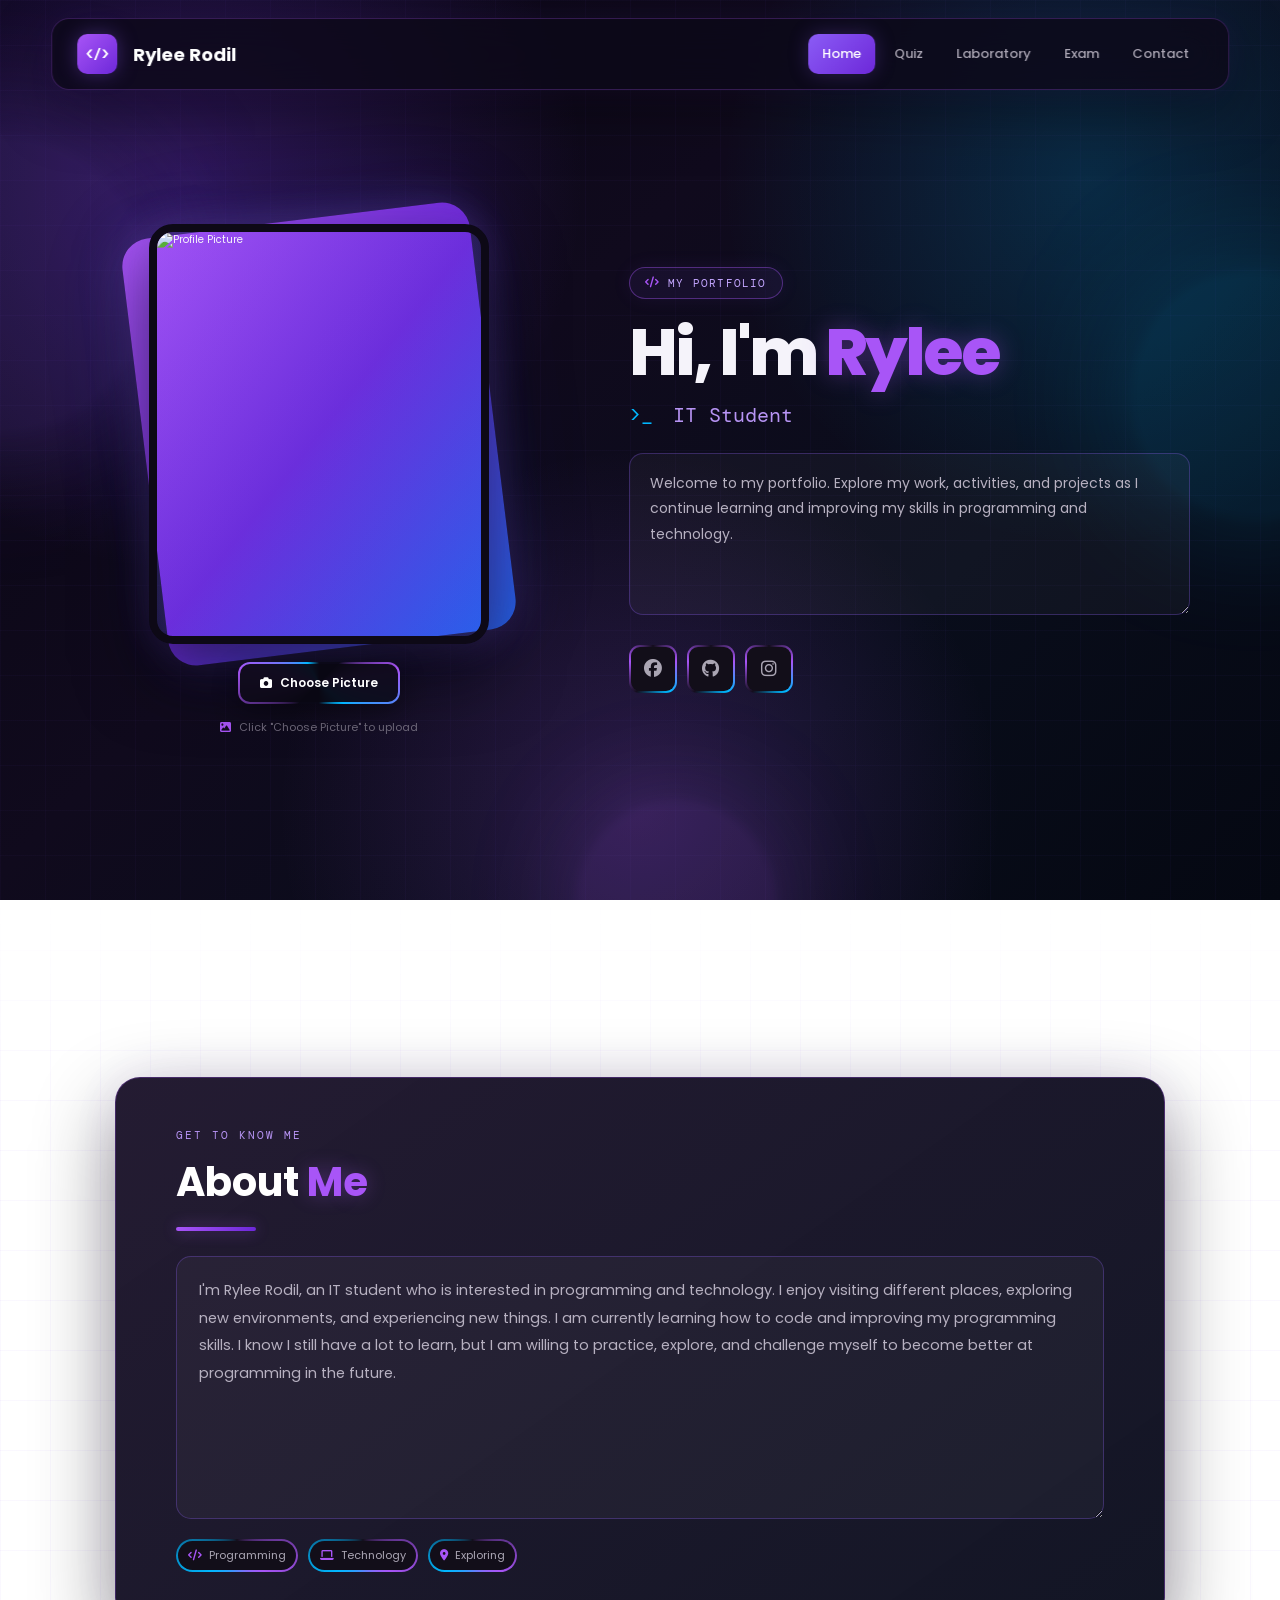
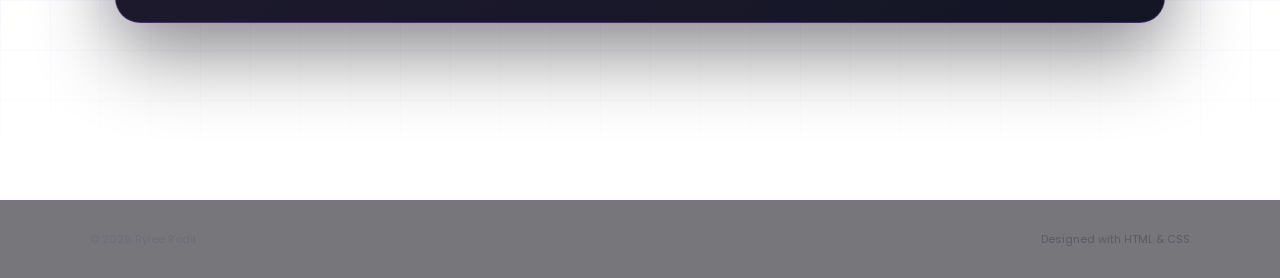
==== index.html @ 82b848d8 "Add files via upload" ====
<!DOCTYPE html>
<html lang="en">

<head>
    <meta charset="UTF-8">
    <meta name="viewport" content="width=device-width, initial-scale=1.0">

    <link rel="stylesheet"
        href="https://cdnjs.cloudflare.com/ajax/libs/font-awesome/6.5.2/css/all.min.css">

    <link rel="preconnect" href="https://fonts.googleapis.com">
    <link rel="preconnect" href="https://fonts.gstatic.com" crossorigin>

    <link href="https://fonts.googleapis.com/css2?family=DM+Mono:wght@400;500&family=Poppins:wght@400;500;600;700;800&display=swap"
        rel="stylesheet">

    <link rel="stylesheet" href="style.css">

    <title>Rylee Rodil | Portfolio</title>
</head>

<body>

    <!-- ================= HEADER ================= -->

    <header>

        <div class="logo">

            <span class="logo-icon">&lt;/&gt;</span>

            <span
                contenteditable="true"
                class="editable-name"
                id="nameTop"
                spellcheck="false">
                Rylee Rodil
            </span>

        </div>

        <nav>

            <a href="index.html" class="active">
                Home
            </a>

            <a href="quiz.html">
                Quiz
            </a>

            <a href="laboratory.html">
                Laboratory
            </a>

            <a href="exam.html">
                Exam
            </a>

            <a href="contact.html">
                Contact
            </a>

        </nav>

    </header>


    <!-- ================= HOME ================= -->

    <main>

        <section class="home" id="home">

            <div class="background-circle circle-one"></div>
            <div class="background-circle circle-two"></div>
            <div class="background-circle circle-three"></div>


            <!-- PROFILE IMAGE -->

            <div class="home-img">

                <div class="image-frame">

                    <img
                        id="profileImage"
                        src=""
                        alt="Profile Picture">

                    <input
                        type="file"
                        id="imageInput"
                        accept="image/*"
                        hidden>

                </div>


                <label
                    for="imageInput"
                    class="image-upload-button">

                    <i class="fa-solid fa-camera"></i>

                    Choose Picture

                </label>


                <p class="image-note">

                    <i class="fa-solid fa-image"></i>

                    Click "Choose Picture" to upload

                </p>

            </div>


            <!-- HOME CONTENT -->

            <div class="home-content">

                <div class="portfolio-label">

                    <i class="fa-solid fa-code"></i>

                    MY PORTFOLIO

                </div>


                <h1>

                    Hi, I'm

                    <span id="mainName">
                        Rylee
                    </span>

                </h1>


                <h3>

                    <span class="terminal-symbol">
                        &gt;_
                    </span>

                    IT Student

                </h3>


                <div class="editable-box">

                    <textarea
                        id="homeDescription"
                        rows="5"
                        placeholder="Write something about yourself...">Welcome to my portfolio. Explore my work, activities, and projects as I continue learning and improving my skills in programming and technology.</textarea>

                </div>


                <!-- SOCIAL MEDIA -->

                <div class="social-icons">

                    <a
                        href="https://www.facebook.com/rylee.rodil.355"
                        target="_blank"
                        rel="noopener noreferrer"
                        title="Facebook">

                        <i class="fa-brands fa-facebook"></i>

                    </a>


                    <a
                        href="https://github.com/rylerodil/MY-PORTFOLIO"
                        target="_blank"
                        rel="noopener noreferrer"
                        title="GitHub">

                        <i class="fa-brands fa-github"></i>

                    </a>


                    <a
                        href="https://www.instagram.com/rjr.ryy/"
                        target="_blank"
                        rel="noopener noreferrer"
                        title="Instagram">

                        <i class="fa-brands fa-instagram"></i>

                    </a>

                </div>

            </div>

        </section>


        <!-- ================= ABOUT ================= -->

        <section
            class="about-section"
            id="about">

            <div class="about-background-grid"></div>


            <div class="about-me">

                <div class="about-content">

                    <div class="about-small-title">

                        GET TO KNOW ME

                    </div>


                    <h2>

                        About

                        <span>
                            Me
                        </span>

                    </h2>


                    <div class="purple-line"></div>


                    <textarea
                        id="aboutDescription"
                        rows="8"
                        placeholder="Write something about yourself...">I'm Rylee Rodil, an IT student who is interested in programming and technology. I enjoy visiting different places, exploring new environments, and experiencing new things. I am currently learning how to code and improving my programming skills. I know I still have a lot to learn, but I am willing to practice, explore, and challenge myself to become better at programming in the future.</textarea>


                    <div class="about-tags">

                        <span>

                            <i class="fa-solid fa-code"></i>

                            Programming

                        </span>


                        <span>

                            <i class="fa-solid fa-laptop"></i>

                            Technology

                        </span>


                        <span>

                            <i class="fa-solid fa-location-dot"></i>

                            Exploring

                        </span>

                    </div>

                </div>

            </div>

        </section>

    </main>


    <!-- ================= FOOTER ================= -->

    <footer>

        <p>
            © 2026 Rylee Rodil
        </p>

        <span>
            Designed with HTML & CSS
        </span>

    </footer>


    <!-- ================= IMAGE ZOOM MODAL ================= -->

    <div id="imageModal"
         style="
            display:none;
            position:fixed;
            inset:0;
            background:rgba(0,0,0,.92);
            z-index:9999;
            align-items:center;
            justify-content:center;
            padding:30px;
         ">

        <button
            id="closeModal"
            style="
                position:absolute;
                top:25px;
                right:35px;
                background:none;
                color:white;
                font-size:35px;
                cursor:pointer;
                z-index:10000;
            ">

            <i class="fa-solid fa-xmark"></i>

        </button>

        <img
            id="modalImage"
            src=""
            alt="Zoomed Image"
            style="
                max-width:90%;
                max-height:90%;
                object-fit:contain;
                border-radius:12px;
                box-shadow:0 0 50px rgba(168,85,247,.4);
            ">

    </div>


    <!-- ================= JAVASCRIPT ================= -->

    <script>

        /* =====================================================
           NAME
        ===================================================== */

        const nameTop =
            document.getElementById("nameTop");

        const mainName =
            document.getElementById("mainName");


        function updateMainName() {

            const fullName =
                nameTop.textContent.trim();

            if (fullName === "") {

                mainName.textContent = "Name";

                return;

            }

            const firstName =
                fullName.split(/\s+/)[0];

            mainName.textContent =
                firstName;

        }


        nameTop.addEventListener("input", function () {

            updateMainName();

            localStorage.setItem(
                "portfolioName",
                nameTop.textContent
            );

        });


        nameTop.addEventListener("keydown", function(event) {

            if (event.key === "Enter") {

                event.preventDefault();

                nameTop.blur();

            }

        });


        nameTop.addEventListener("click", function(event) {

            event.stopPropagation();

        });


        nameTop.addEventListener("mousedown", function(event) {

            event.stopPropagation();

        });


        /* =====================================================
           LOAD NAME
        ===================================================== */

        const savedName =
            localStorage.getItem("portfolioName");

        if (savedName !== null) {

            nameTop.textContent =
                savedName;

        }

        updateMainName();


        /* =====================================================
           PROFILE IMAGE
        ===================================================== */

        const imageInput =
            document.getElementById("imageInput");

        const profileImage =
            document.getElementById("profileImage");


        const savedProfileImage =
            localStorage.getItem("profileImage");


        if (savedProfileImage) {

            profileImage.src =
                savedProfileImage;

        }


        imageInput.addEventListener("change", function() {

            const file =
                this.files[0];

            if (!file) {
                return;
            }


            if (!file.type.startsWith("image/")) {

                alert(
                    "Please select an image file."
                );

                this.value = "";

                return;

            }


            const reader =
                new FileReader();


            reader.onload =
                function(event) {

                    profileImage.src =
                        event.target.result;

                    localStorage.setItem(
                        "profileImage",
                        event.target.result
                    );

                };


            reader.readAsDataURL(file);

        });


        /* =====================================================
           HOME TEXT
        ===================================================== */

        const homeDescription =
            document.getElementById("homeDescription");


        const savedHomeDescription =
            localStorage.getItem("homeDescription");


        if (savedHomeDescription !== null) {

            homeDescription.value =
                savedHomeDescription;

        }


        homeDescription.addEventListener("input", function() {

            localStorage.setItem(
                "homeDescription",
                homeDescription.value
            );

        });


        /* =====================================================
           ABOUT TEXT
        ===================================================== */

        const aboutDescription =
            document.getElementById("aboutDescription");


        const savedAboutDescription =
            localStorage.getItem("aboutDescription");


        if (savedAboutDescription !== null) {

            aboutDescription.value =
                savedAboutDescription;

        }


        aboutDescription.addEventListener("input", function() {

            localStorage.setItem(
                "aboutDescription",
                aboutDescription.value
            );

        });


        /* =====================================================
           IMAGE ZOOM
        ===================================================== */

        const imageModal =
            document.getElementById("imageModal");

        const modalImage =
            document.getElementById("modalImage");

        const closeModal =
            document.getElementById("closeModal");


        profileImage.addEventListener("click", function() {

            if (!profileImage.src) {
                return;
            }

            imageModal.style.display =
                "flex";

            modalImage.src =
                profileImage.src;

        });


        closeModal.addEventListener("click", function() {

            imageModal.style.display =
                "none";

        });


        imageModal.addEventListener("click", function(event) {

            if (event.target === imageModal) {

                imageModal.style.display =
                    "none";

            }

        });

    </script>

</body>

</html>
---- style.css ----
@import url('https://fonts.googleapis.com/css2?family=DM+Mono:wght@400;500&family=Poppins:wght@400;500;600;700;800&display=swap');

/* =====================================================
   RESET
===================================================== */

* {
    margin: 0;
    padding: 0;
    box-sizing: border-box;
    text-decoration: none;
    border: none;
    outline: none;
}

html {
    font-size: 62.5%;
    scroll-behavior: smooth;
}

body {
    min-height: 100vh;
    color: #f5f3fa;
    font-family: 'Poppins', sans-serif;
    overflow-x: hidden;

    background:
        radial-gradient(
            circle at 15% 20%,
            rgba(124, 58, 237, .30),
            transparent 30%
        ),

        radial-gradient(
            circle at 85% 20%,
            rgba(0, 183, 255, .18),
            transparent 28%
        ),

        radial-gradient(
            circle at 50% 90%,
            rgba(168, 85, 247, .20),
            transparent 35%
        ),

        linear-gradient(
            135deg,
            #080612 0%,
            #100a1d 40%,
            #090d1b 70%,
            #050812 100%
        );

    background-attachment: fixed;
}

/* =====================================================
   GLOBAL GRID
===================================================== */

body::before {
    content: "";
    position: fixed;
    inset: 0;

    background-image:
        linear-gradient(
            rgba(139, 92, 246, .035) 1px,
            transparent 1px
        ),

        linear-gradient(
            90deg,
            rgba(139, 92, 246, .035) 1px,
            transparent 1px
        );

    background-size: 45px 45px;
    pointer-events: none;
    z-index: -1;
}

/* =====================================================
   HEADER
===================================================== */

header {
    position: fixed;
    top: 18px;
    left: 50%;

    transform: translateX(-50%);

    width: 92%;
    max-width: 1250px;
    min-height: 72px;

    padding: 0 2.5rem;

    display: flex;
    align-items: center;
    justify-content: space-between;

    background: rgba(13, 9, 25, .82);

    border: 1px solid rgba(168, 85, 247, .25);

    border-radius: 18px;

    box-shadow:
        0 20px 60px rgba(0, 0, 0, .35),
        0 0 35px rgba(139, 92, 246, .08);

    backdrop-filter: blur(20px);

    z-index: 1000;

    transition: .3s ease;
}

header:hover {
    border-color: rgba(168, 85, 247, .55);

    box-shadow:
        0 20px 60px rgba(0, 0, 0, .45),
        0 0 40px rgba(139, 92, 246, .15);
}

/* =====================================================
   LOGO
===================================================== */

.logo {
    display: flex;
    align-items: center;
    gap: 10px;

    color: #fff;

    font-size: 1.8rem;
    font-weight: 700;
}

.logo-icon {
    width: 40px;
    height: 40px;

    display: flex;
    align-items: center;
    justify-content: center;

    background:
        linear-gradient(
            135deg,
            #a855f7,
            #6d28d9
        );

    border-radius: 10px;

    font-family: 'DM Mono', monospace;
    font-size: 1.3rem;

    box-shadow:
        0 0 20px rgba(139, 92, 246, .35);

    transition: .3s ease;
}

.logo:hover .logo-icon {
    transform: rotate(-5deg) scale(1.05);

    box-shadow:
        0 0 30px rgba(139, 92, 246, .55);
}

/* =====================================================
   EDITABLE NAME
===================================================== */

.editable-name {
    min-width: 120px;

    padding: 3px 6px;

    color: #fff;

    border-radius: 5px;

    cursor: text;

    transition: .3s ease;
}

.editable-name:hover {
    background: rgba(139, 92, 246, .12);
}

.editable-name:focus {
    background: rgba(139, 92, 246, .20);

    box-shadow:
        0 0 12px rgba(139, 92, 246, .25);
}

/* =====================================================
   NAVIGATION
===================================================== */

nav {
    display: flex;
    align-items: center;
    gap: .5rem;
}

nav a {
    position: relative;

    padding: 1rem 1.4rem;

    color: #aaa5b3;

    font-size: 1.3rem;
    font-weight: 500;

    border-radius: 10px;

    transition: .3s ease;
}

nav a:hover {
    color: #fff;

    background:
        rgba(139, 92, 246, .10);

    transform: translateY(-2px);
}

nav a::after {
    content: "";

    position: absolute;

    left: 50%;
    bottom: 5px;

    width: 0;
    height: 2px;

    background: #a855f7;

    transform: translateX(-50%);

    transition: .3s ease;
}

nav a:hover::after {
    width: 35%;
}

nav a.active {
    color: #fff;

    background:
        linear-gradient(
            135deg,
            #8b5cf6,
            #6d28d9
        );

    box-shadow:
        0 0 20px rgba(139, 92, 246, .25);
}

/* =====================================================
   GENERAL SECTIONS
===================================================== */

section {
    position: relative;

    min-height: 100vh;

    padding:
        13rem 7%
        7rem;

    overflow: hidden;
}

/* =====================================================
   HOME
===================================================== */

.home {
    max-width: 1400px;

    margin: auto;

    display: grid;

    grid-template-columns:
        .9fr 1.1fr;

    align-items: center;

    gap: 8rem;
}

/* =====================================================
   BACKGROUND CIRCLES
===================================================== */

.background-circle {
    position: absolute;

    border-radius: 50%;

    pointer-events: none;

    filter: blur(5px);
}

.circle-one {
    width: 300px;
    height: 300px;

    top: 15%;
    left: -150px;

    background:
        rgba(139, 92, 246, .12);

    box-shadow:
        0 0 150px
        rgba(139, 92, 246, .25);
}

.circle-two {
    width: 250px;
    height: 250px;

    right: -100px;
    top: 30%;

    background:
        rgba(0, 183, 255, .10);

    box-shadow:
        0 0 150px
        rgba(0, 183, 255, .20);
}

.circle-three {
    width: 200px;
    height: 200px;

    left: 45%;
    bottom: -100px;

    background:
        rgba(168, 85, 247, .12);

    box-shadow:
        0 0 120px
        rgba(168, 85, 247, .20);
}

/* =====================================================
   HOME IMAGE
===================================================== */

.home-img {
    position: relative;

    display: flex;

    flex-direction: column;

    align-items: center;

    justify-content: center;

    z-index: 2;
}

/* =====================================================
   IMAGE FRAME
===================================================== */

.image-frame {
    position: relative;

    width: 350px;

    height: auto;

    display: flex;

    flex-direction: column;

    align-items: center;

    justify-content: center;

    padding-bottom: 0;
}

.image-frame::before {
    content: "";

    position: absolute;

    width: 350px;
    height: 430px;

    border-radius: 28px;

    background:
        linear-gradient(
            135deg,
            #a855f7,
            #6d28d9,
            #2563eb
        );

    transform: rotate(-7deg);

    box-shadow:

        0 0 45px
        rgba(139, 92, 246, .25),

        0 0 100px
        rgba(37, 99, 235, .10);

    z-index: -1;
}

/* =====================================================
   PROFILE IMAGE
===================================================== */

.home-img img {
    width: 340px;
    height: 420px;

    object-fit: cover;

    border-radius: 24px;

    border: 8px solid #0d0916;

    box-shadow:

        0 30px 70px
        rgba(0, 0, 0, .55),

        0 0 40px
        rgba(139, 92, 246, .18);

    animation:
        floatingImage 4s ease-in-out infinite;

    transition: .4s ease;

    background:
        linear-gradient(
            135deg,
            rgba(139, 92, 246, .12),
            rgba(37, 99, 235, .10)
        );
}

.home-img:hover img {
    transform:
        translateY(-10px)
        scale(1.02);

    box-shadow:

        0 35px 80px
        rgba(0, 0, 0, .65),

        0 0 55px
        rgba(139, 92, 246, .35);
}

/* =====================================================
   IMAGE UPLOAD BUTTON
===================================================== */

.image-upload-button {
    position: relative;

    display: inline-flex;

    align-items: center;
    justify-content: center;

    gap: .8rem;

    margin-top: 1.8rem;

    padding: 1.2rem 2.2rem;

    color: #ffffff;

    background: rgba(10, 8, 20, .75);

    border-radius: 12px;

    font-size: 1.2rem;

    font-weight: 600;

    cursor: pointer;

    z-index: 10;

    overflow: hidden;

    isolation: isolate;

    transition: .3s ease;

    box-shadow:
        0 8px 25px
        rgba(0, 0, 0, .35);
}

.image-upload-button::before {
    content: "";

    position: absolute;

    inset: -2px;

    background:
        conic-gradient(
            from 0deg,
            transparent 0deg,
            transparent 45deg,
            #a855f7 80deg,
            #00b7ff 130deg,
            transparent 180deg,
            transparent 225deg,
            #a855f7 280deg,
            #00b7ff 330deg,
            transparent 360deg
        );

    border-radius: 14px;

    animation:
        rotateBorder 3s linear infinite;

    z-index: -2;
}

.image-upload-button::after {
    content: "";

    position: absolute;

    inset: 2px;

    background:
        rgba(10, 8, 20, .95);

    border-radius: 10px;

    z-index: -1;
}

.image-upload-button:hover {
    transform: translateY(-4px);

    color: #fff;

    box-shadow:
        0 12px 35px
        rgba(139, 92, 246, .30);
}

.image-upload-button i {
    color: #ffffff;

    transition: .3s ease;
}

.image-upload-button:hover i {
    transform:
        rotate(-10deg)
        scale(1.1);
}

/* =====================================================
   ROTATING BORDER
===================================================== */

@keyframes rotateBorder {
    from {
        transform: rotate(0deg);
    }

    to {
        transform: rotate(360deg);
    }
}

/* =====================================================
   IMAGE NOTE
===================================================== */

.image-note {
    margin-top: 1.5rem;

    color: #716b7d;

    font-size: 1.1rem;

    text-align: center;
}

.image-note i {
    color: #a855f7;

    margin-right: .5rem;
}

/* =====================================================
   HOME CONTENT
===================================================== */

.home-content {
    position: relative;

    z-index: 2;
}

/* =====================================================
   PORTFOLIO LABEL
===================================================== */

.portfolio-label {
    display: inline-flex;

    align-items: center;

    gap: .8rem;

    margin-bottom: 2rem;

    padding:
        .8rem 1.5rem;

    color: #c4a7ff;

    background:
        rgba(139, 92, 246, .07);

    border:
        1px solid
        rgba(168, 85, 247, .4);

    border-radius: 20px;

    font-family:
        'DM Mono',
        monospace;

    font-size: 1.1rem;

    letter-spacing: .12rem;

    box-shadow:
        0 0 20px
        rgba(139, 92, 246, .08);
}

.portfolio-label i {
    color: #a855f7;
}

/* =====================================================
   HOME HEADING
===================================================== */

.home-content h1 {
    font-size: 6.5rem;

    line-height: 1.05;

    font-weight: 800;

    letter-spacing: -.3rem;

    margin-bottom: 1.5rem;
}

.home-content h1 span {
    color: #a855f7;

    text-shadow:
        0 0 25px
        rgba(168, 85, 247, .35);
}

/* =====================================================
   SUBTITLE
===================================================== */

.home-content h3 {
    color: #b794f4;

    font-family:
        'DM Mono',
        monospace;

    font-size: 2rem;

    font-weight: 400;

    margin-bottom: 2.5rem;
}

.terminal-symbol {
    color: #00b7ff;

    margin-right: .8rem;
}

/* =====================================================
   EDITABLE HOME DESCRIPTION
===================================================== */

.editable-box {
    width: 100%;

    max-width: 700px;
}

.editable-box textarea {
    width: 100%;

    min-height: 150px;

    padding:
        1.7rem 2rem;

    color: #b7b1c1;

    background:
        rgba(255, 255, 255, .035);

    border:
        1px solid
        rgba(139, 92, 246, .30);

    border-radius: 14px;

    font-family:
        'Poppins',
        sans-serif;

    font-size: 1.4rem;

    line-height: 1.8;

    resize: vertical;

    transition: .3s ease;
}

.editable-box textarea:hover {
    border-color:
        rgba(168, 85, 247, .55);
}

.editable-box textarea:focus {
    color: #ddd8e5;

    border-color:
        #a855f7;

    background:
        rgba(139, 92, 246, .06);

    box-shadow:
        0 0 25px
        rgba(139, 92, 246, .15);
}

/* =====================================================
   SOCIAL ICONS
===================================================== */

.social-icons {
    display: flex;

    gap: 1rem;

    margin-top: 2.5rem;
}

.social-icons a {
    position: relative;

    width: 48px;
    height: 48px;

    display: flex;

    align-items: center;
    justify-content: center;

    color: #aaa5b3;

    background:
        rgba(18, 14, 25, .85);

    border-radius: 11px;

    font-size: 1.8rem;

    transition: .3s ease;

    overflow: hidden;

    isolation: isolate;
}

.social-icons a::before {
    content: "";

    position: absolute;

    inset: -2px;

    background:
        conic-gradient(
            from 0deg,
            transparent,
            #a855f7,
            #00b7ff,
            transparent,
            #a855f7,
            transparent
        );

    animation:
        rotateBorder 3s linear infinite;

    z-index: -2;
}

.social-icons a::after {
    content: "";

    position: absolute;

    inset: 2px;

    background:
        #120e19;

    border-radius: 9px;

    z-index: -1;
}

.social-icons a:hover {
    color: #fff;

    transform:
        translateY(-6px);

    box-shadow:
        0 0 25px
        rgba(139, 92, 246, .45);
}

/* =====================================================
   ABOUT SECTION
===================================================== */

.about-section {
    min-height: 100vh;

    display: flex;

    align-items: center;
    justify-content: center;

    padding:
        10rem 7%;
}

/* =====================================================
   ABOUT BACKGROUND
===================================================== */

.about-background-grid {
    position: absolute;

    inset: 0;

    background-image:

        linear-gradient(
            rgba(139, 92, 246, .045) 1px,
            transparent 1px
        ),

        linear-gradient(
            90deg,
            rgba(139, 92, 246, .045) 1px,
            transparent 1px
        );

    background-size: 50px 50px;

    mask-image:
        linear-gradient(
            to bottom,
            transparent,
            black 20%,
            black 80%,
            transparent
        );

    pointer-events: none;
}

/* =====================================================
   ABOUT BOX
===================================================== */

.about-me {
    position: relative;

    width: 100%;

    max-width: 1050px;

    padding:
        5rem 6rem;

    display: flex;

    gap: 4rem;

    background:

        linear-gradient(
            145deg,
            rgba(24, 15, 39, .95),
            rgba(9, 12, 28, .96)
        );

    border:
        1px solid
        rgba(168, 85, 247, .30);

    border-radius: 25px;

    box-shadow:

        0 30px 80px
        rgba(0, 0, 0, .45),

        0 0 60px
        rgba(139, 92, 246, .08);

    backdrop-filter: blur(20px);

    overflow: hidden;

    transition: .4s ease;
}

.about-me:hover {
    transform:
        translateY(-7px);

    border-color:
        rgba(168, 85, 247, .55);

    box-shadow:

        0 35px 90px
        rgba(0, 0, 0, .55),

        0 0 70px
        rgba(139, 92, 246, .15);
}

/* =====================================================
   ABOUT CONTENT
===================================================== */

.about-content {
    position: relative;

    width: 100%;

    z-index: 2;
}

.about-small-title {
    color: #b794f4;

    font-family:
        'DM Mono',
        monospace;

    font-size: 1.1rem;

    letter-spacing: .2rem;

    margin-bottom: 1rem;
}

.about-me h2 {
    color: #fff;

    font-size: 4rem;

    font-weight: 700;

    margin-bottom: 1.5rem;
}

.about-me h2 span {
    color: #a855f7;

    text-shadow:
        0 0 20px
        rgba(168, 85, 247, .30);
}

.purple-line {
    width: 80px;

    height: 4px;

    margin-bottom: 2.5rem;

    background:
        linear-gradient(
            90deg,
            #a855f7,
            #6d28d9
        );

    border-radius: 10px;

    box-shadow:
        0 0 15px
        rgba(168, 85, 247, .45);
}

/* =====================================================
   ABOUT TEXTAREA
===================================================== */

.about-me textarea {
    display: block;

    width: 100%;

    min-height: 210px;

    padding:
        2rem 2.2rem;

    color: #b7b1c1;

    background:
        rgba(255, 255, 255, .035);

    border:
        1px solid
        rgba(139, 92, 246, .30);

    border-radius: 15px;

    font-family:
        'Poppins',
        sans-serif;

    font-size: 1.45rem;

    line-height: 1.9;

    resize: vertical;

    transition: .3s ease;
}

.about-me textarea:hover {
    border-color:
        rgba(168, 85, 247, .55);
}

.about-me textarea:focus {
    color: #ddd8e5;

    background:
        rgba(139, 92, 246, .06);

    border-color:
        #a855f7;

    box-shadow:
        0 0 25px
        rgba(139, 92, 246, .15);
}

/* =====================================================
   ABOUT TAGS
===================================================== */

.about-tags {
    display: flex;

    flex-wrap: wrap;

    gap: 1rem;

    margin-top: 2rem;
}

.about-tags span {
    position: relative;

    display: inline-flex;

    align-items: center;

    gap: .7rem;

    padding:
        .8rem 1.2rem;

    color: #aaa5b3;

    background:
        rgba(18, 14, 25, .85);

    border-radius: 20px;

    font-size: 1.1rem;

    overflow: hidden;

    isolation: isolate;
}

.about-tags span::before {
    content: "";

    position: absolute;

    inset: -2px;

    background:
        conic-gradient(
            from 0deg,
            transparent,
            #a855f7,
            #00b7ff,
            transparent
        );

    animation:
        rotateBorder 4s linear infinite;

    z-index: -2;
}

.about-tags span::after {
    content: "";

    position: absolute;

    inset: 2px;

    background: #120e19;

    border-radius: 18px;

    z-index: -1;
}

.about-tags i {
    color: #a855f7;
}

/* =====================================================
   GENERAL PORTFOLIO PAGES
===================================================== */

.portfolio-page {
    min-height: 100vh;

    padding:
        15rem 7%
        8rem;

    max-width: 1400px;

    margin: auto;
}

/* =====================================================
   PAGE TITLE
===================================================== */

.page-title {
    text-align: center;

    max-width: 800px;

    margin:
        0 auto 5rem;
}

.page-title h1 {
    font-size: 5rem;

    font-weight: 800;

    margin-bottom: 1.5rem;
}

.page-title h1 span {
    color: #a855f7;

    text-shadow:
        0 0 25px
        rgba(168, 85, 247, .35);
}

.page-title p {
    color: #aaa5b3;

    font-size: 1.5rem;

    line-height: 1.8;
}

/* =====================================================
   UPLOAD CONTAINER
===================================================== */

.upload-container {
    width: 100%;

    max-width: 850px;

    margin:
        0 auto 5rem;

    padding: 5rem 4rem;

    text-align: center;

    background:
        linear-gradient(
            145deg,
            rgba(24, 15, 39, .95),
            rgba(9, 12, 28, .96)
        );

    border:
        1px solid
        rgba(168, 85, 247, .30);

    border-radius: 25px;

    box-shadow:

        0 30px 80px
        rgba(0, 0, 0, .40),

        0 0 60px
        rgba(139, 92, 246, .08);

    backdrop-filter: blur(20px);

    transition: .4s ease;
}

.upload-container:hover {
    transform:
        translateY(-5px);

    border-color:
        rgba(168, 85, 247, .55);
}

/* =====================================================
   UPLOAD ICON
===================================================== */

.upload-icon {
    width: 75px;
    height: 75px;

    margin:
        0 auto 2rem;

    display: flex;

    align-items: center;
    justify-content: center;

    color: #ffffff;

    background:
        linear-gradient(
            135deg,
            #8b5cf6,
            #6d28d9
        );

    border-radius: 20px;

    font-size: 3rem;

    box-shadow:
        0 0 35px
        rgba(139, 92, 246, .30);
}

.upload-container h2 {
    font-size: 2.5rem;

    margin-bottom: 1rem;
}

.upload-container > p {
    color: #8f899b;

    font-size: 1.3rem;

    margin-bottom: 2.5rem;
}

/* =====================================================
   FILE INPUT
===================================================== */

.upload-container input[type="file"] {
    display: none;
}

/* =====================================================
   UPLOAD BUTTON
===================================================== */

.upload-button {
    position: relative;

    display: inline-flex;

    align-items: center;
    justify-content: center;

    gap: .8rem;

    padding:
        1.2rem 2rem;

    color: #fff;

    background: #0e0a18;

    border-radius: 12px;

    font-size: 1.3rem;

    font-weight: 600;

    cursor: pointer;

    overflow: hidden;

    isolation: isolate;

    transition: .3s ease;
}

.upload-button::before {
    content: "";

    position: absolute;

    inset: -2px;

    background:
        conic-gradient(
            from 0deg,
            transparent,
            #a855f7,
            #00b7ff,
            transparent,
            #a855f7,
            transparent
        );

    animation:
        rotateBorder 3s linear infinite;

    z-index: -2;
}

.upload-button::after {
    content: "";

    position: absolute;

    inset: 2px;

    background: #0e0a18;

    border-radius: 10px;

    z-index: -1;
}

.upload-button:hover {
    transform:
        translateY(-4px);

    box-shadow:
        0 10px 25px
        rgba(139, 92, 246, .25);
}

/* =====================================================
   PREVIEW GALLERY
===================================================== */

.preview-gallery {
    display: grid;

    grid-template-columns:
        repeat(auto-fill, minmax(130px, 1fr));

    gap: 1.5rem;

    margin-top: 3rem;

    text-align: left;
}

.preview-gallery img {
    width: 100%;

    height: 140px;

    object-fit: cover;

    border-radius: 12px;

    border:
        1px solid
        rgba(168, 85, 247, .30);

    box-shadow:
        0 10px 25px
        rgba(0, 0, 0, .25);

    cursor: zoom-in;

    transition: .3s ease;
}

.preview-gallery img:hover {
    transform:
        scale(1.04);

    border-color:
        #a855f7;

    box-shadow:
        0 0 25px
        rgba(168, 85, 247, .30);
}

/* =====================================================
   SUBMIT BUTTON
===================================================== */

.submit-button {
    position: relative;

    display: inline-flex;

    align-items: center;
    justify-content: center;

    gap: .8rem;

    margin-top: 3rem;

    padding:
        1.2rem 2rem;

    color: #fff;

    background: #0e0a18;

    border-radius: 12px;

    font-family:
        'Poppins',
        sans-serif;

    font-size: 1.3rem;

    font-weight: 600;

    cursor: pointer;

    overflow: hidden;

    isolation: isolate;

    transition: .3s ease;
}

.submit-button::before {
    content: "";

    position: absolute;

    inset: -2px;

    background:
        conic-gradient(
            from 0deg,
            transparent,
            #2563eb,
            #a855f7,
            transparent
        );

    animation:
        rotateBorder 3s linear infinite;

    z-index: -2;
}

.submit-button::after {
    content: "";

    position: absolute;

    inset: 2px;

    background: #0e0a18;

    border-radius: 10px;

    z-index: -1;
}

.submit-button:hover {
    transform:
        translateY(-4px);

    box-shadow:
        0 10px 25px
        rgba(139, 92, 246, .25);
}

/* =====================================================
   SUBMISSION GALLERY
===================================================== */

.submission-gallery {
    width: 100%;

    display: grid;

    grid-template-columns:
        repeat(auto-fill, minmax(250px, 1fr));

    gap: 2.5rem;
}

/* =====================================================
   SUBMISSION CARD
===================================================== */

.submission-card {
    padding: 1.5rem;

    background:
        rgba(18, 14, 29, .90);

    border:
        1px solid
        rgba(168, 85, 247, .25);

    border-radius: 18px;

    box-shadow:
        0 20px 50px
        rgba(0, 0, 0, .30);

    transition: .3s ease;

    text-align: center;
}

.submission-card:hover {
    transform:
        translateY(-7px);

    border-color:
        rgba(168, 85, 247, .55);
}

.submission-card img {
    width: 100%;

    height: 280px;

    object-fit: cover;

    border-radius: 12px;

    margin-bottom: 1.5rem;

    cursor: zoom-in;

    transition: .3s ease;
}

.submission-card img:hover {
    transform:
        scale(1.02);

    box-shadow:
        0 0 30px
        rgba(168, 85, 247, .30);
}

.submission-card h3 {
    color: #fff;

    font-size: 1.7rem;

    margin-bottom: .5rem;
}

.submission-card p {
    color: #777181;

    font-size: 1.2rem;

    margin-bottom: 1.5rem;
}

/* =====================================================
   DELETE BUTTON
===================================================== */

.delete-button {
    display: inline-flex;

    align-items: center;
    justify-content: center;

    gap: .7rem;

    padding:
        .9rem 1.4rem;

    color: #fff;

    background:
        rgba(239, 68, 68, .12);

    border:
        1px solid
        rgba(239, 68, 68, .30);

    border-radius: 9px;

    font-family:
        'Poppins',
        sans-serif;

    font-size: 1.1rem;

    cursor: pointer;

    transition: .3s ease;
}

.delete-button:hover {
    background:
        #dc2626;

    border-color:
        #ef4444;

    transform:
        translateY(-2px);
}

/* =====================================================
   IMAGE ZOOM MODAL
===================================================== */

.image-modal {
    display: none;

    position: fixed;

    inset: 0;

    width: 100%;
    height: 100%;

    padding: 3rem;

    background:
        rgba(0, 0, 0, .90);

    backdrop-filter:
        blur(10px);

    align-items: center;
    justify-content: center;

    z-index: 9999;

    cursor: zoom-out;
}

.image-modal.active {
    display: flex;
}

.image-modal img {
    max-width: 90%;
    max-height: 90%;

    object-fit: contain;

    border-radius: 12px;

    border:
        3px solid
        rgba(168, 85, 247, .65);

    box-shadow:
        0 0 60px
        rgba(139, 92, 246, .35);

    animation:
        zoomIn .3s ease;
}

.image-modal .close-modal {
    position: absolute;

    top: 25px;
    right: 35px;

    width: 50px;
    height: 50px;

    display: flex;

    align-items: center;
    justify-content: center;

    color: #fff;

    background:
        rgba(18, 14, 29, .90);

    border:
        1px solid
        rgba(168, 85, 247, .45);

    border-radius: 50%;

    font-size: 2.2rem;

    cursor: pointer;

    transition: .3s ease;
}

.image-modal .close-modal:hover {
    background:
        #a855f7;

    transform:
        rotate(90deg)
        scale(1.1);
}

@keyframes zoomIn {
    from {
        opacity: 0;
        transform: scale(.7);
    }

    to {
        opacity: 1;
        transform: scale(1);
    }
}

/* =====================================================
   CONTACT PAGE
===================================================== */

.contact-page {
    display: block;
}

.contact-container {
    width: 100%;

    display: grid;

    grid-template-columns:
        repeat(2, 1fr);

    gap: 2.5rem;

    max-width: 1000px;

    margin: auto;
}

/* =====================================================
   CONTACT CARD
===================================================== */

.contact-card {
    padding:
        4rem 3rem;

    text-align: center;

    background:
        linear-gradient(
            145deg,
            rgba(24, 15, 39, .95),
            rgba(9, 12, 28, .96)
        );

    border:
        1px solid
        rgba(168, 85, 247, .25);

    border-radius: 20px;

    box-shadow:
        0 20px 60px
        rgba(0, 0, 0, .30);

    transition: .4s ease;
}

.contact-card:hover {
    transform:
        translateY(-8px);

    border-color:
        rgba(168, 85, 247, .55);
}

.contact-card > i {
    width: 65px;
    height: 65px;

    margin:
        0 auto 2rem;

    display: flex;

    align-items: center;
    justify-content: center;

    color: #fff;

    background:
        linear-gradient(
            135deg,
            #8b5cf6,
            #6d28d9
        );

    border-radius: 16px;

    font-size: 2.5rem;

    box-shadow:
        0 0 30px
        rgba(139, 92, 246, .25);
}

.contact-card h2 {
    font-size: 2.2rem;

    margin-bottom: 1rem;
}

.contact-card p {
    color: #918a9d;

    font-size: 1.3rem;

    line-height: 1.7;

    margin-bottom: 2rem;
}

/* =====================================================
   CONTACT BUTTON
===================================================== */

.contact-button {
    position: relative;

    display: inline-flex;

    align-items: center;
    justify-content: center;

    gap: .7rem;

    padding:
        1rem 1.7rem;

    color: #fff;

    background: #0e0a18;

    border-radius: 10px;

    font-size: 1.2rem;

    font-weight: 600;

    overflow: hidden;

    isolation: isolate;

    transition: .3s ease;
}

.contact-button::before {
    content: "";

    position: absolute;

    inset: -2px;

    background:
        conic-gradient(
            from 0deg,
            transparent,
            #a855f7,
            #00b7ff,
            transparent
        );

    animation:
        rotateBorder 3s linear infinite;

    z-index: -2;
}

.contact-button::after {
    content: "";

    position: absolute;

    inset: 2px;

    background: #0e0a18;

    border-radius: 8px;

    z-index: -1;
}

.contact-button:hover {
    transform:
        translateY(-3px);

    box-shadow:
        0 10px 25px
        rgba(139, 92, 246, .30);
}

/* =====================================================
   FOOTER
===================================================== */

footer {
    padding:
        3rem 7%;

    display: flex;

    align-items: center;

    justify-content: space-between;

    border-top:
        1px solid
        rgba(168, 85, 247, .12);

    background:
        rgba(7, 6, 15, .55);

    color: #716b7d;

    font-size: 1.1rem;
}

footer span {
    color: #5f5969;
}

/* =====================================================
   ANIMATION
===================================================== */

@keyframes floatingImage {

    0%,
    100% {
        transform:
            translateY(0);
    }

    50% {
        transform:
            translateY(-9px);
    }
}

/* =====================================================
   TABLET
===================================================== */

@media (max-width: 900px) {

    header {
        width: 95%;
    }

    nav a {
        padding:
            .8rem 1rem;

        font-size: 1.2rem;
    }

    .home {
        grid-template-columns:
            1fr;

        text-align: center;

        gap: 5rem;
    }

    .home-img {
        order: -1;
    }

    .home-content {
        display: flex;

        flex-direction: column;

        align-items: center;
    }

    .about-me {
        padding:
            4rem;
    }

    .contact-container {
        grid-template-columns:
            1fr 1fr;
    }

    .page-title h1 {
        font-size:
            4.5rem;
    }
}

/* =====================================================
   MOBILE
===================================================== */

@media (max-width: 600px) {

    header {
        padding: 1.3rem;

        flex-direction: column;

        gap: 1rem;
    }

    nav {
        flex-wrap: wrap;

        justify-content: center;
    }

    nav a {
        padding:
            .7rem .8rem;

        font-size: 1.05rem;
    }

    section {
        padding:
            15rem 5%
            6rem;
    }

    .home-content h1 {
        font-size:
            4rem;

        letter-spacing:
            -.15rem;
    }

    .home-content h3 {
        font-size:
            1.7rem;
    }

    .image-frame {
        width: 280px;

        height: auto;
    }

    .image-frame::before {
        width: 280px;

        height: 350px;
    }

    .home-img img {
        width: 270px;

        height: 340px;
    }

    .image-upload-button {
        margin-top: 1.5rem;

        font-size: 1rem;

        padding:
            .9rem 1.4rem;
    }

    .about-me {
        padding:
            3rem 2rem;

        border-radius: 18px;
    }

    .about-me h2 {
        font-size:
            3rem;
    }

    .about-me textarea {
        min-height:
            250px;

        font-size:
            1.3rem;

        padding:
            1.5rem;
    }

    .about-tags {
        flex-direction:
            column;

        align-items:
            flex-start;
    }

    .portfolio-page {
        padding:
            14rem 5%
            6rem;
    }

    .page-title {
        margin-bottom:
            3rem;
    }

    .page-title h1 {
        font-size:
            3.5rem;
    }

    .page-title p {
        font-size:
            1.2rem;
    }

    .upload-container {
        padding:
            3rem 2rem;

        border-radius:
            18px;
    }

    .upload-container h2 {
        font-size:
            2rem;
    }

    .preview-gallery {
        grid-template-columns:
            repeat(2, 1fr);

        gap:
            1rem;
    }

    .preview-gallery img {
        height:
            120px;
    }

    .submission-gallery {
        grid-template-columns:
            1fr;

        gap:
            2rem;
    }

    .submission-card img {
        height:
            300px;
    }

    .contact-container {
        grid-template-columns:
            1fr;
    }

    .contact-card {
        padding:
            3rem 2rem;
    }

    footer {
        flex-direction:
            column;

        gap:
            1rem;

        text-align:
            center;
    }

    .image-modal {
        padding:
            1.5rem;
    }

    .image-modal img {
        max-width:
            95%;

        max-height:
            80%;
    }

    .image-modal .close-modal {
        top: 15px;
        right: 15px;

        width: 45px;
        height: 45px;

        font-size:
            1.8rem;
    }
}
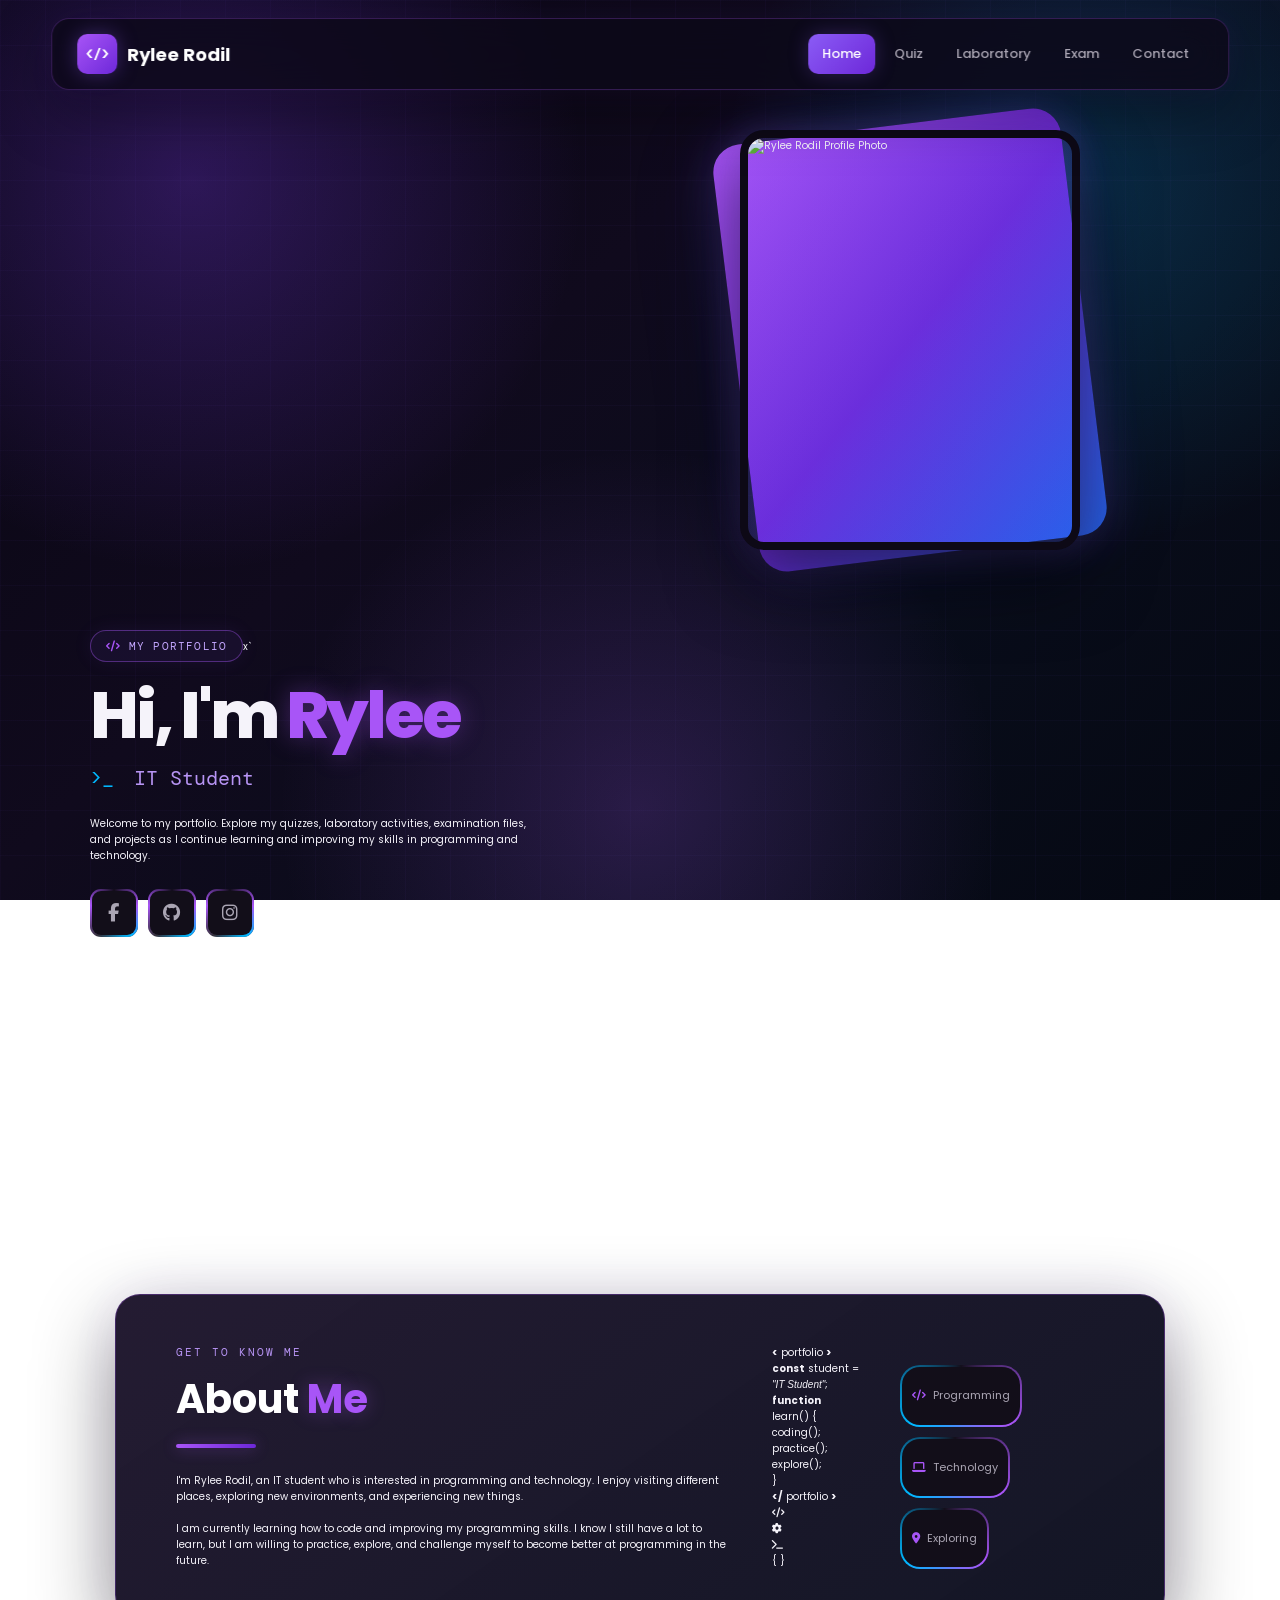
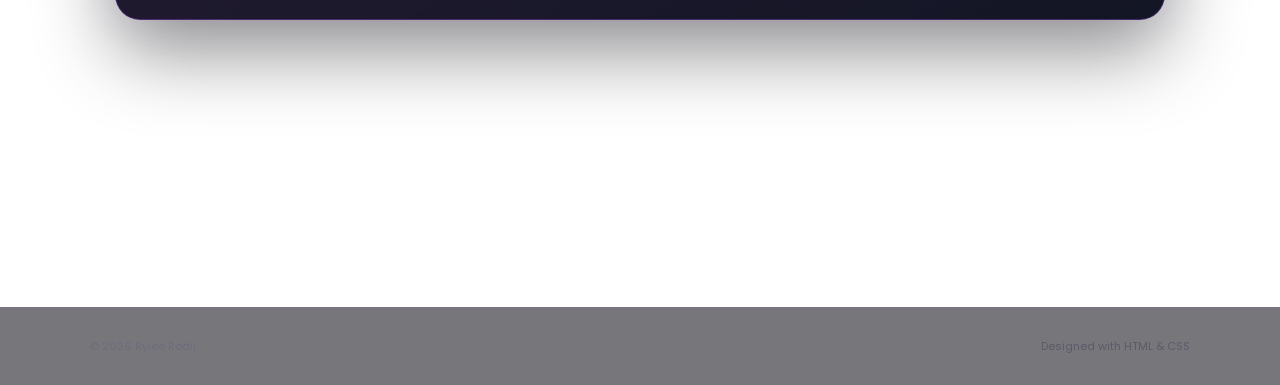
==== commit d1836266: "Refactor index.html structure and styles" ====
--- a/index.html
+++ b/index.html
@@ -8,12 +8,6 @@
     <link rel="stylesheet"
         href="https://cdnjs.cloudflare.com/ajax/libs/font-awesome/6.5.2/css/all.min.css">
 
-    <link rel="preconnect" href="https://fonts.googleapis.com">
-    <link rel="preconnect" href="https://fonts.gstatic.com" crossorigin>
-
-    <link href="https://fonts.googleapis.com/css2?family=DM+Mono:wght@400;500&family=Poppins:wght@400;500;600;700;800&display=swap"
-        rel="stylesheet">
-
     <link rel="stylesheet" href="style.css">
 
     <title>Rylee Rodil | Portfolio</title>
@@ -21,184 +15,264 @@
 
 <body>
 
-    <!-- ================= HEADER ================= -->
-
+    <!-- ANIMATED BACKGROUND -->
+    <div class="stars"></div>
+    <div class="glow-orb orb-one"></div>
+    <div class="glow-orb orb-two"></div>
+    <div class="glow-orb orb-three"></div>
+
+    <!-- NAVIGATION -->
     <header>
 
-        <div class="logo">
-
+        <a href="index.html" class="logo">
             <span class="logo-icon">&lt;/&gt;</span>
-
-            <span
-                contenteditable="true"
-                class="editable-name"
-                id="nameTop"
-                spellcheck="false">
-                Rylee Rodil
-            </span>
-
-        </div>
+            <span>Rylee Rodil</span>
+        </a>
 
         <nav>
-
-            <a href="index.html" class="active">
-                Home
-            </a>
-
-            <a href="quiz.html">
-                Quiz
-            </a>
-
-            <a href="laboratory.html">
-                Laboratory
-            </a>
-
-            <a href="exam.html">
-                Exam
-            </a>
-
-            <a href="contact.html">
-                Contact
-            </a>
-
+            <a href="index.html" class="active">Home</a>
+            <a href="quiz.html">Quiz</a>
+            <a href="laboratory.html">Laboratory</a>
+            <a href="exam.html">Exam</a>
+            <a href="contact.html">Contact</a>
         </nav>
 
     </header>
 
 
-    <!-- ================= HOME ================= -->
-
+    <!-- HOME -->
     <main>
 
-        <section class="home" id="home">
-
-            <div class="background-circle circle-one"></div>
-            <div class="background-circle circle-two"></div>
-            <div class="background-circle circle-three"></div>
-
-
-            <!-- PROFILE IMAGE -->
-
-            <div class="home-img">
+        <section class="home">
+
+            <div class="home-grid-bg"></div>
+
+            <!-- PROFILE -->
+            <div class="home-img reveal-left">
+
+                <div class="profile-orbit orbit-one"></div>
+                <div class="profile-orbit orbit-two"></div>
+                <div class="profile-orbit orbit-three"></div>
+
+                <div class="profile-dot dot-one"></div>
+                <div class="profile-dot dot-two"></div>
+                <div class="profile-dot dot-three"></div>
 
                 <div class="image-frame">
 
-                    <img
-                        id="profileImage"
-                        src=""
-                        alt="Profile Picture">
-
-                    <input
-                        type="file"
-                        id="imageInput"
-                        accept="image/*"
-                        hidden>
-
-                </div>
-
-
-                <label
-                    for="imageInput"
-                    class="image-upload-button">
-
-                    <i class="fa-solid fa-camera"></i>
-
-                    Choose Picture
-
-                </label>
-
-
-                <p class="image-note">
-
-                    <i class="fa-solid fa-image"></i>
-
-                    Click "Choose Picture" to upload
+                    <div class="profile-glow"></div>
+
+                    <img src="c0b1c5ad-aafa-4820-bff2-28fb1eaf5c2e.jpg"
+                        alt="Rylee Rodil Profile Photo"
+                        class="profile-photo">
+
+                </div>
+
+            </div>
+
+
+            
+            <div class="home-content reveal-right">
+
+                <div class="portfolio-label">
+
+                    <i class="fa-solid fa-code"></i>
+
+                    <span>MY PORTFOLIO</span>
+
+                </div>x`
+
+
+                <h1>
+                    Hi, I'm <span>Rylee</span>
+                </h1>
+
+
+                <h3>
+                    <span class="terminal-symbol">&gt;_</span>
+                    <span class="typing-text">IT Student</span>
+                </h3>
+
+
+                <p class="home-description">
+
+                    Welcome to my portfolio. Explore my quizzes,
+                    laboratory activities, examination files,
+                    and projects as I continue learning and
+                    improving my skills in programming and technology.
 
                 </p>
 
+
+                <!-- SOCIAL MEDIA -->
+                <div class="social-icons">
+
+                    <a href="https://www.facebook.com/rylee.rodil.355"
+                        target="_blank"
+                        title="Facebook">
+
+                        <i class="fa-brands fa-facebook-f"></i>
+
+                    </a>
+
+
+                    <a href="https://github.com/rylerodil/MY-PORTFOLIO"
+                        target="_blank"
+                        title="GitHub">
+
+                        <i class="fa-brands fa-github"></i>
+
+                    </a>
+
+
+                    <a href="https://www.instagram.com/rjr.ryy/"
+                        target="_blank"
+                        title="Instagram">
+
+                        <i class="fa-brands fa-instagram"></i>
+
+                    </a>
+
+                </div>
+
             </div>
 
-
-            <!-- HOME CONTENT -->
-
-            <div class="home-content">
-
-                <div class="portfolio-label">
-
-                    <i class="fa-solid fa-code"></i>
-
-                    MY PORTFOLIO
-
-                </div>
-
-
-                <h1>
-
-                    Hi, I'm
-
-                    <span id="mainName">
-                        Rylee
+        </section>
+
+
+        <!-- ABOUT ME -->
+        <section class="about-section">
+
+            <div class="about-me reveal-up">
+
+                <div class="about-content">
+
+                    <div class="about-small-title">
+                        GET TO KNOW ME
+                    </div>
+
+                    <h2>
+                        About <span>Me</span>
+                    </h2>
+
+                    <div class="purple-line"></div>
+
+                    <p class="about-description">
+
+                        I'm Rylee Rodil, an IT student who is
+                        interested in programming and technology.
+                        I enjoy visiting different places, exploring
+                        new environments, and experiencing new things.
+
+                        <br><br>
+
+                        I am currently learning how to code and
+                        improving my programming skills. I know I
+                        still have a lot to learn, but I am willing
+                        to practice, explore, and challenge myself
+                        to become better at programming in the future.
+
+                    </p>
+
+                </div>
+
+
+                <!-- DECORATIVE CODING PANEL -->
+                <div class="coding-panel">
+
+                    <div class="code-window">
+
+                        <div class="window-top">
+
+                            <span></span>
+                            <span></span>
+                            <span></span>
+
+                        </div>
+
+                        <div class="code-content">
+
+                            <div class="code-line">
+                                <b>&lt;</b>
+                                <span>portfolio</span>
+                                <b>&gt;</b>
+                            </div>
+
+                            <div class="code-line short">
+                                <b>const</b>
+                                <span>student</span>
+                                =
+                                <em>"IT Student"</em>;
+                            </div>
+
+                            <div class="code-line">
+                                <b>function</b>
+                                <span>learn()</span> {
+                            </div>
+
+                            <div class="code-line medium">
+                                coding();
+                            </div>
+
+                            <div class="code-line medium">
+                                practice();
+                            </div>
+
+                            <div class="code-line medium">
+                                explore();
+                            </div>
+
+                            <div class="code-line">
+                                }
+                            </div>
+
+                            <div class="code-line">
+                                <b>&lt;/</b>
+                                <span>portfolio</span>
+                                <b>&gt;</b>
+                            </div>
+
+                        </div>
+
+                    </div>
+
+
+                    <div class="floating-code code-icon-one">
+                        <i class="fa-solid fa-code"></i>
+                    </div>
+
+                    <div class="floating-code code-icon-two">
+                        <i class="fa-solid fa-gear"></i>
+                    </div>
+
+                    <div class="floating-code code-icon-three">
+                        <i class="fa-solid fa-terminal"></i>
+                    </div>
+
+                    <div class="floating-code code-icon-four">
+                        { }
+                    </div>
+
+                </div>
+
+
+                <!-- TAGS -->
+                <div class="about-tags">
+
+                    <span>
+                        <i class="fa-solid fa-code"></i>
+                        Programming
                     </span>
 
-                </h1>
-
-
-                <h3>
-
-                    <span class="terminal-symbol">
-                        &gt;_
+                    <span>
+                        <i class="fa-solid fa-laptop"></i>
+                        Technology
                     </span>
 
-                    IT Student
-
-                </h3>
-
-
-                <div class="editable-box">
-
-                    <textarea
-                        id="homeDescription"
-                        rows="5"
-                        placeholder="Write something about yourself...">Welcome to my portfolio. Explore my work, activities, and projects as I continue learning and improving my skills in programming and technology.</textarea>
-
-                </div>
-
-
-                <!-- SOCIAL MEDIA -->
-
-                <div class="social-icons">
-
-                    <a
-                        href="https://www.facebook.com/rylee.rodil.355"
-                        target="_blank"
-                        rel="noopener noreferrer"
-                        title="Facebook">
-
-                        <i class="fa-brands fa-facebook"></i>
-
-                    </a>
-
-
-                    <a
-                        href="https://github.com/rylerodil/MY-PORTFOLIO"
-                        target="_blank"
-                        rel="noopener noreferrer"
-                        title="GitHub">
-
-                        <i class="fa-brands fa-github"></i>
-
-                    </a>
-
-
-                    <a
-                        href="https://www.instagram.com/rjr.ryy/"
-                        target="_blank"
-                        rel="noopener noreferrer"
-                        title="Instagram">
-
-                        <i class="fa-brands fa-instagram"></i>
-
-                    </a>
+                    <span>
+                        <i class="fa-solid fa-location-dot"></i>
+                        Exploring
+                    </span>
 
                 </div>
 
@@ -206,88 +280,10 @@
 
         </section>
 
-
-        <!-- ================= ABOUT ================= -->
-
-        <section
-            class="about-section"
-            id="about">
-
-            <div class="about-background-grid"></div>
-
-
-            <div class="about-me">
-
-                <div class="about-content">
-
-                    <div class="about-small-title">
-
-                        GET TO KNOW ME
-
-                    </div>
-
-
-                    <h2>
-
-                        About
-
-                        <span>
-                            Me
-                        </span>
-
-                    </h2>
-
-
-                    <div class="purple-line"></div>
-
-
-                    <textarea
-                        id="aboutDescription"
-                        rows="8"
-                        placeholder="Write something about yourself...">I'm Rylee Rodil, an IT student who is interested in programming and technology. I enjoy visiting different places, exploring new environments, and experiencing new things. I am currently learning how to code and improving my programming skills. I know I still have a lot to learn, but I am willing to practice, explore, and challenge myself to become better at programming in the future.</textarea>
-
-
-                    <div class="about-tags">
-
-                        <span>
-
-                            <i class="fa-solid fa-code"></i>
-
-                            Programming
-
-                        </span>
-
-
-                        <span>
-
-                            <i class="fa-solid fa-laptop"></i>
-
-                            Technology
-
-                        </span>
-
-
-                        <span>
-
-                            <i class="fa-solid fa-location-dot"></i>
-
-                            Exploring
-
-                        </span>
-
-                    </div>
-
-                </div>
-
-            </div>
-
-        </section>
-
     </main>
 
 
-    <!-- ================= FOOTER ================= -->
-
+    <!-- FOOTER -->
     <footer>
 
         <p>
@@ -301,324 +297,8 @@
     </footer>
 
 
-    <!-- ================= IMAGE ZOOM MODAL ================= -->
-
-    <div id="imageModal"
-         style="
-            display:none;
-            position:fixed;
-            inset:0;
-            background:rgba(0,0,0,.92);
-            z-index:9999;
-            align-items:center;
-            justify-content:center;
-            padding:30px;
-         ">
-
-        <button
-            id="closeModal"
-            style="
-                position:absolute;
-                top:25px;
-                right:35px;
-                background:none;
-                color:white;
-                font-size:35px;
-                cursor:pointer;
-                z-index:10000;
-            ">
-
-            <i class="fa-solid fa-xmark"></i>
-
-        </button>
-
-        <img
-            id="modalImage"
-            src=""
-            alt="Zoomed Image"
-            style="
-                max-width:90%;
-                max-height:90%;
-                object-fit:contain;
-                border-radius:12px;
-                box-shadow:0 0 50px rgba(168,85,247,.4);
-            ">
-
-    </div>
-
-
-    <!-- ================= JAVASCRIPT ================= -->
-
-    <script>
-
-        /* =====================================================
-           NAME
-        ===================================================== */
-
-        const nameTop =
-            document.getElementById("nameTop");
-
-        const mainName =
-            document.getElementById("mainName");
-
-
-        function updateMainName() {
-
-            const fullName =
-                nameTop.textContent.trim();
-
-            if (fullName === "") {
-
-                mainName.textContent = "Name";
-
-                return;
-
-            }
-
-            const firstName =
-                fullName.split(/\s+/)[0];
-
-            mainName.textContent =
-                firstName;
-
-        }
-
-
-        nameTop.addEventListener("input", function () {
-
-            updateMainName();
-
-            localStorage.setItem(
-                "portfolioName",
-                nameTop.textContent
-            );
-
-        });
-
-
-        nameTop.addEventListener("keydown", function(event) {
-
-            if (event.key === "Enter") {
-
-                event.preventDefault();
-
-                nameTop.blur();
-
-            }
-
-        });
-
-
-        nameTop.addEventListener("click", function(event) {
-
-            event.stopPropagation();
-
-        });
-
-
-        nameTop.addEventListener("mousedown", function(event) {
-
-            event.stopPropagation();
-
-        });
-
-
-        /* =====================================================
-           LOAD NAME
-        ===================================================== */
-
-        const savedName =
-            localStorage.getItem("portfolioName");
-
-        if (savedName !== null) {
-
-            nameTop.textContent =
-                savedName;
-
-        }
-
-        updateMainName();
-
-
-        /* =====================================================
-           PROFILE IMAGE
-        ===================================================== */
-
-        const imageInput =
-            document.getElementById("imageInput");
-
-        const profileImage =
-            document.getElementById("profileImage");
-
-
-        const savedProfileImage =
-            localStorage.getItem("profileImage");
-
-
-        if (savedProfileImage) {
-
-            profileImage.src =
-                savedProfileImage;
-
-        }
-
-
-        imageInput.addEventListener("change", function() {
-
-            const file =
-                this.files[0];
-
-            if (!file) {
-                return;
-            }
-
-
-            if (!file.type.startsWith("image/")) {
-
-                alert(
-                    "Please select an image file."
-                );
-
-                this.value = "";
-
-                return;
-
-            }
-
-
-            const reader =
-                new FileReader();
-
-
-            reader.onload =
-                function(event) {
-
-                    profileImage.src =
-                        event.target.result;
-
-                    localStorage.setItem(
-                        "profileImage",
-                        event.target.result
-                    );
-
-                };
-
-
-            reader.readAsDataURL(file);
-
-        });
-
-
-        /* =====================================================
-           HOME TEXT
-        ===================================================== */
-
-        const homeDescription =
-            document.getElementById("homeDescription");
-
-
-        const savedHomeDescription =
-            localStorage.getItem("homeDescription");
-
-
-        if (savedHomeDescription !== null) {
-
-            homeDescription.value =
-                savedHomeDescription;
-
-        }
-
-
-        homeDescription.addEventListener("input", function() {
-
-            localStorage.setItem(
-                "homeDescription",
-                homeDescription.value
-            );
-
-        });
-
-
-        /* =====================================================
-           ABOUT TEXT
-        ===================================================== */
-
-        const aboutDescription =
-            document.getElementById("aboutDescription");
-
-
-        const savedAboutDescription =
-            localStorage.getItem("aboutDescription");
-
-
-        if (savedAboutDescription !== null) {
-
-            aboutDescription.value =
-                savedAboutDescription;
-
-        }
-
-
-        aboutDescription.addEventListener("input", function() {
-
-            localStorage.setItem(
-                "aboutDescription",
-                aboutDescription.value
-            );
-
-        });
-
-
-        /* =====================================================
-           IMAGE ZOOM
-        ===================================================== */
-
-        const imageModal =
-            document.getElementById("imageModal");
-
-        const modalImage =
-            document.getElementById("modalImage");
-
-        const closeModal =
-            document.getElementById("closeModal");
-
-
-        profileImage.addEventListener("click", function() {
-
-            if (!profileImage.src) {
-                return;
-            }
-
-            imageModal.style.display =
-                "flex";
-
-            modalImage.src =
-                profileImage.src;
-
-        });
-
-
-        closeModal.addEventListener("click", function() {
-
-            imageModal.style.display =
-                "none";
-
-        });
-
-
-        imageModal.addEventListener("click", function(event) {
-
-            if (event.target === imageModal) {
-
-                imageModal.style.display =
-                    "none";
-
-            }
-
-        });
-
-    </script>
+    <script src="script.js"></script>
 
 </body>
 
-</html>+</html>
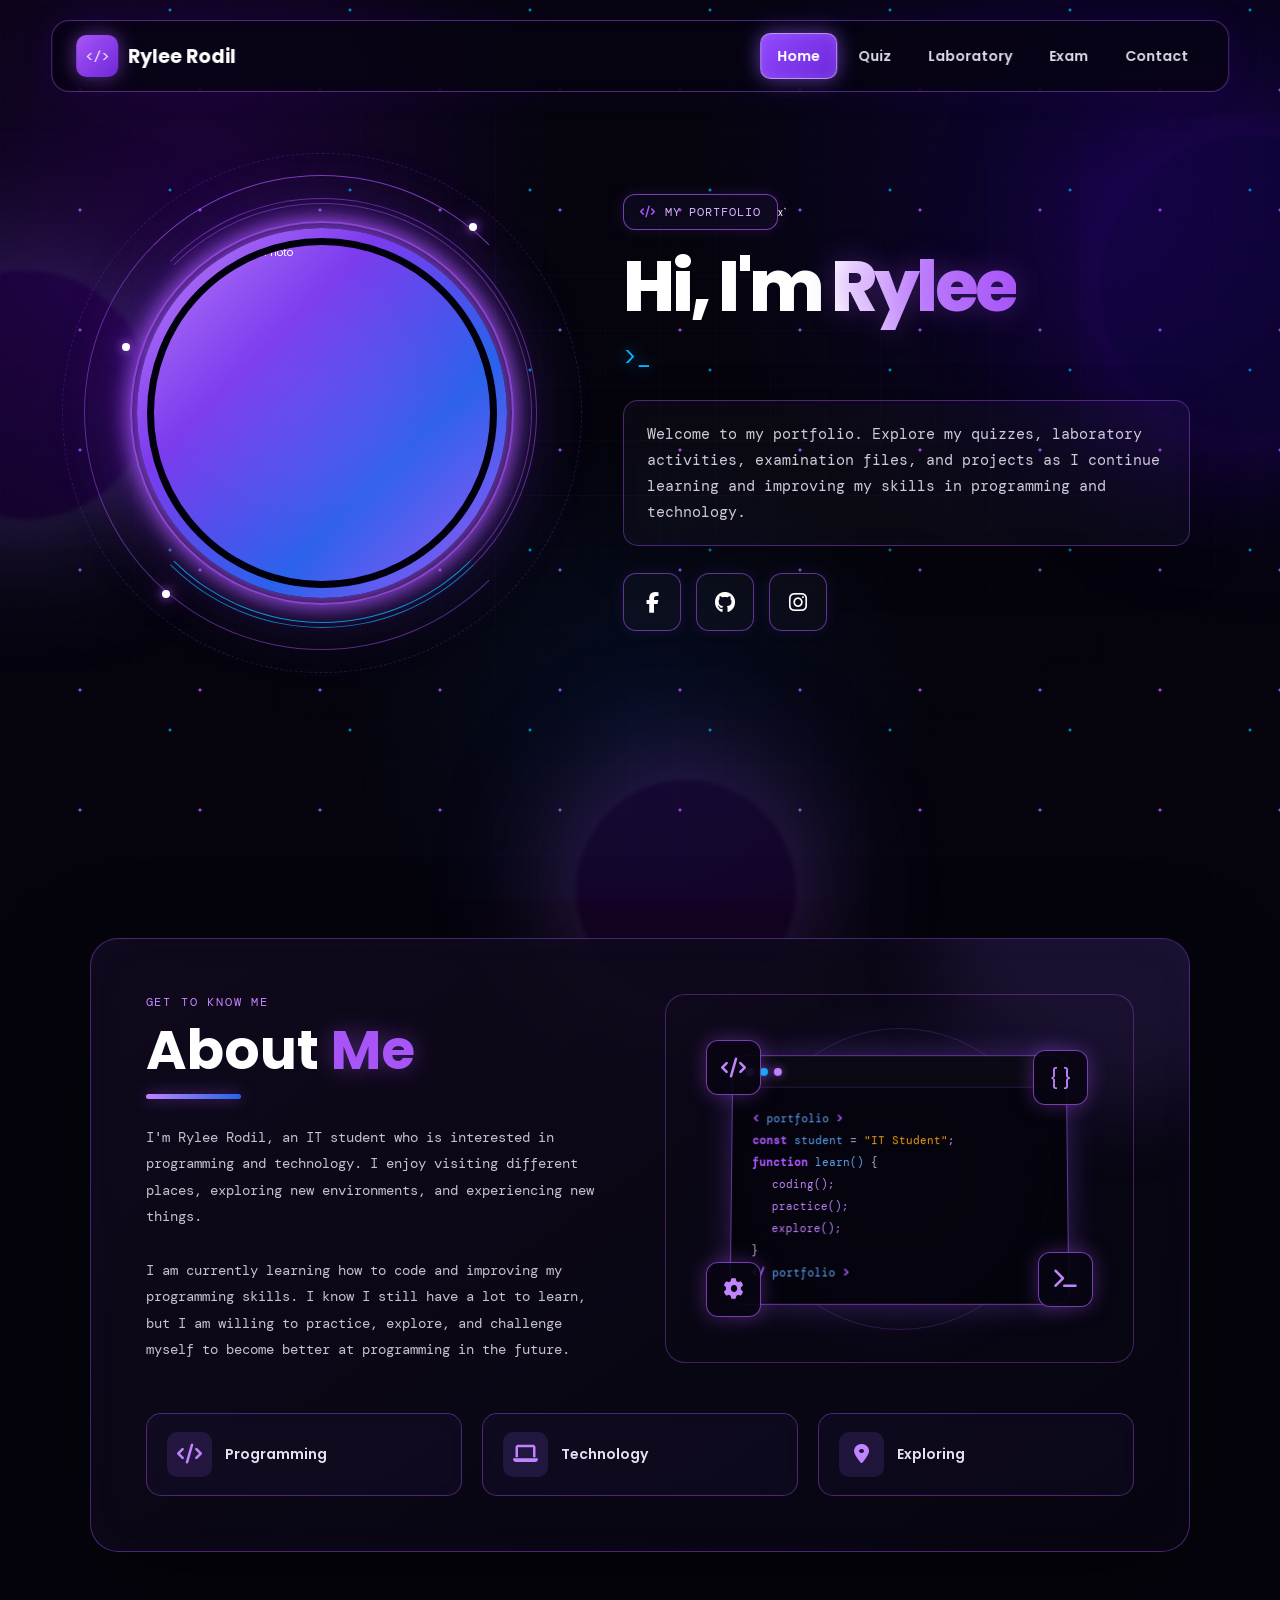
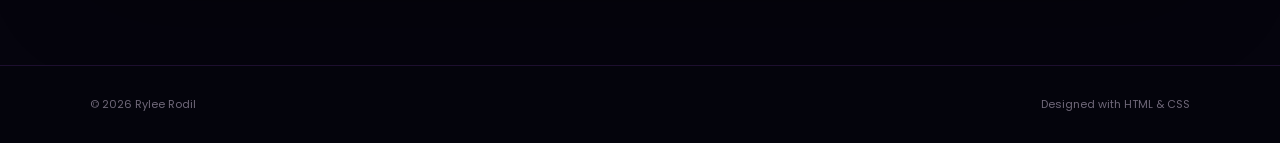
==== commit 6681e457: "Update index.html" ====
--- a/index.html
+++ b/index.html
@@ -15,13 +15,13 @@
 
 <body>
 
-    <!-- ANIMATED BACKGROUND -->
+   
     <div class="stars"></div>
     <div class="glow-orb orb-one"></div>
     <div class="glow-orb orb-two"></div>
     <div class="glow-orb orb-three"></div>
 
-    <!-- NAVIGATION -->
+   
     <header>
 
         <a href="index.html" class="logo">
@@ -40,14 +40,14 @@
     </header>
 
 
-    <!-- HOME -->
+    
     <main>
 
         <section class="home">
 
             <div class="home-grid-bg"></div>
 
-            <!-- PROFILE -->
+           
             <div class="home-img reveal-left">
 
                 <div class="profile-orbit orbit-one"></div>
@@ -104,7 +104,7 @@
                 </p>
 
 
-                <!-- SOCIAL MEDIA -->
+               
                 <div class="social-icons">
 
                     <a href="https://www.facebook.com/rylee.rodil.355"
@@ -140,7 +140,7 @@
         </section>
 
 
-        <!-- ABOUT ME -->
+        
         <section class="about-section">
 
             <div class="about-me reveal-up">
@@ -177,7 +177,7 @@
                 </div>
 
 
-                <!-- DECORATIVE CODING PANEL -->
+                
                 <div class="coding-panel">
 
                     <div class="code-window">
@@ -256,7 +256,7 @@
                 </div>
 
 
-                <!-- TAGS -->
+              
                 <div class="about-tags">
 
                     <span>
@@ -283,7 +283,7 @@
     </main>
 
 
-    <!-- FOOTER -->
+    
     <footer>
 
         <p>
--- a/style.css
+++ b/style.css
@@ -1,4 +1,5 @@
 @import url('https://fonts.googleapis.com/css2?family=DM+Mono:wght@400;500&family=Poppins:wght@400;500;600;700;800&display=swap');
+
 
 /* =====================================================
    RESET
@@ -8,59 +9,443 @@
     margin: 0;
     padding: 0;
     box-sizing: border-box;
+    border: 0;
+    outline: 0;
     text-decoration: none;
-    border: none;
-    outline: none;
-}
+}
+
 
 html {
     font-size: 62.5%;
     scroll-behavior: smooth;
 }
 
+
 body {
     min-height: 100vh;
-    color: #f5f3fa;
-    font-family: 'Poppins', sans-serif;
+    color: #ffffff;
+    font-family: "Poppins", sans-serif;
     overflow-x: hidden;
 
     background:
         radial-gradient(
             circle at 15% 20%,
-            rgba(124, 58, 237, .30),
+            rgba(132, 0, 255, .18),
+            transparent 28%
+        ),
+        radial-gradient(
+            circle at 85% 20%,
+            rgba(75, 0, 255, .15),
             transparent 30%
         ),
-
         radial-gradient(
-            circle at 85% 20%,
-            rgba(0, 183, 255, .18),
-            transparent 28%
+            circle at 50% 80%,
+            rgba(0, 110, 255, .08),
+            transparent 30%
         ),
-
+        #05040d;
+
+    background-attachment: fixed;
+}
+
+
+body::before {
+    content: "";
+
+    position: fixed;
+
+    inset: 0;
+
+    pointer-events: none;
+
+    z-index: -5;
+
+    opacity: .5;
+
+    background-image:
+        linear-gradient(
+            rgba(139, 92, 246, .05) 1px,
+            transparent 1px
+        ),
+        linear-gradient(
+            90deg,
+            rgba(139, 92, 246, .05) 1px,
+            transparent 1px
+        );
+
+    background-size: 45px 45px;
+
+    animation: gridMove 15s linear infinite;
+}
+
+
+/* =====================================================
+   STARS
+===================================================== */
+
+.stars {
+    position: fixed;
+
+    inset: 0;
+
+    pointer-events: none;
+
+    z-index: -4;
+
+    background-image:
         radial-gradient(
-            circle at 50% 90%,
-            rgba(168, 85, 247, .20),
-            transparent 35%
+            circle,
+            rgba(168, 85, 247, .9) 1px,
+            transparent 2px
         ),
-
+        radial-gradient(
+            circle,
+            rgba(0, 183, 255, .7) 1px,
+            transparent 2px
+        );
+
+    background-size:
+        120px 120px,
+        180px 180px;
+
+    background-position:
+        20px 30px,
+        80px 100px;
+
+    animation: starsMove 18s linear infinite;
+}
+
+
+.glow-orb {
+    position: fixed;
+
+    border-radius: 50%;
+
+    filter: blur(2px);
+
+    pointer-events: none;
+
+    z-index: -3;
+
+    animation: orbFloat 7s ease-in-out infinite;
+}
+
+
+.orb-one {
+    width: 250px;
+    height: 250px;
+
+    left: -100px;
+    top: 30%;
+
+    background: rgba(119, 0, 255, .14);
+
+    box-shadow:
+        0 0 150px
+        rgba(139, 92, 246, .45);
+}
+
+
+.orb-two {
+    width: 300px;
+    height: 300px;
+
+    right: -120px;
+    top: 15%;
+
+    background: rgba(68, 0, 255, .12);
+
+    box-shadow:
+        0 0 180px
+        rgba(84, 0, 255, .4);
+
+    animation-delay: 2s;
+}
+
+
+.orb-three {
+    width: 220px;
+    height: 220px;
+
+    left: 45%;
+    bottom: -100px;
+
+    background: rgba(160, 0, 255, .1);
+
+    box-shadow:
+        0 0 140px
+        rgba(168, 85, 247, .4);
+
+    animation-delay: 4s;
+}
+
+
+/* =====================================================
+   HEADER
+===================================================== */
+
+header {
+
+    position: fixed;
+
+    top: 20px;
+
+    left: 50%;
+
+    transform: translateX(-50%);
+
+    width: 92%;
+
+    max-width: 1250px;
+
+    min-height: 72px;
+
+    padding: 0 2.4rem;
+
+    display: flex;
+
+    align-items: center;
+
+    justify-content: space-between;
+
+    background:
+        rgba(7, 5, 18, .78);
+
+    border:
+        1px solid
+        rgba(168, 85, 247, .45);
+
+    border-radius: 18px;
+
+    backdrop-filter: blur(20px);
+
+    box-shadow:
+        0 0 35px
+        rgba(106, 0, 255, .08),
+        inset 0 0 20px
+        rgba(168, 85, 247, .025);
+
+    z-index: 1000;
+
+    animation: headerIn .8s ease both;
+}
+
+
+.logo {
+
+    display: flex;
+
+    align-items: center;
+
+    gap: 1rem;
+
+    color: #ffffff;
+
+    font-size: 1.9rem;
+
+    font-weight: 700;
+
+    transition: .3s;
+}
+
+
+.logo:hover {
+    color: #cda7ff;
+}
+
+
+.logo-icon {
+
+    width: 42px;
+
+    height: 42px;
+
+    display: grid;
+
+    place-items: center;
+
+    border-radius: 10px;
+
+    background:
         linear-gradient(
             135deg,
-            #080612 0%,
-            #100a1d 40%,
-            #090d1b 70%,
-            #050812 100%
+            #a855f7,
+            #6d28d9
         );
 
-    background-attachment: fixed;
-}
+    font:
+        1.4rem "DM Mono";
+
+    box-shadow:
+        0 0 20px
+        rgba(168, 85, 247, .55);
+
+    animation:
+        logoPulse 3s ease-in-out infinite;
+
+    transition: .3s;
+}
+
+
+.logo:hover .logo-icon {
+    transform:
+        rotate(-8deg)
+        scale(1.08);
+}
+
 
 /* =====================================================
-   GLOBAL GRID
+   NAV
 ===================================================== */
 
-body::before {
+nav {
+
+    display: flex;
+
+    align-items: center;
+
+    gap: .5rem;
+}
+
+
+nav a {
+
+    position: relative;
+
+    padding: 1.15rem 1.6rem;
+
+    color: #ddd7e8;
+
+    font-size: 1.4rem;
+
+    font-weight: 600;
+
+    border-radius: 10px;
+
+    transition: .3s;
+
+    overflow: hidden;
+}
+
+
+nav a::before {
+
     content: "";
-    position: fixed;
+
+    position: absolute;
+
+    left: 50%;
+
+    bottom: 0;
+
+    width: 0;
+
+    height: 2px;
+
+    background:
+        linear-gradient(
+            90deg,
+            #a855f7,
+            #00b7ff
+        );
+
+    transform: translateX(-50%);
+
+    transition: .3s;
+
+    box-shadow:
+        0 0 10px
+        #a855f7;
+}
+
+
+nav a:hover {
+    color: #ffffff;
+
+    transform:
+        translateY(-2px);
+}
+
+
+nav a:hover::before {
+    width: 70%;
+}
+
+
+nav a.active {
+
+    color: #ffffff;
+
+    background:
+        linear-gradient(
+            135deg,
+            #9147ff,
+            #6d28d9
+        );
+
+    border:
+        1px solid
+        rgba(216, 180, 254, .7);
+
+    box-shadow:
+        0 0 20px
+        rgba(139, 92, 246, .65),
+        inset 0 0 12px
+        rgba(255, 255, 255, .12);
+}
+
+
+nav a.active::before {
+    display: none;
+}
+
+
+/* =====================================================
+   GENERAL SECTION
+===================================================== */
+
+section {
+
+    position: relative;
+
+    min-height: 100vh;
+
+    padding:
+        13rem 7%
+        7rem;
+
+    overflow: hidden;
+}
+
+
+/* =====================================================
+   HOME
+===================================================== */
+
+.home {
+
+    max-width: 1350px;
+
+    margin: auto;
+
+    display: grid;
+
+    grid-template-columns:
+        .9fr
+        1.1fr;
+
+    align-items: center;
+
+    gap: 7rem;
+
+    min-height: 85vh;
+}
+
+
+.home-grid-bg {
+
+    position: absolute;
+
     inset: 0;
 
     background-image:
@@ -68,86 +453,536 @@
             rgba(139, 92, 246, .035) 1px,
             transparent 1px
         ),
-
         linear-gradient(
             90deg,
             rgba(139, 92, 246, .035) 1px,
             transparent 1px
         );
 
-    background-size: 45px 45px;
+    background-size: 55px 55px;
+
+    mask-image:
+        radial-gradient(
+            ellipse,
+            black 20%,
+            transparent 75%
+        );
+
     pointer-events: none;
-    z-index: -1;
-}
+}
+
 
 /* =====================================================
-   HEADER
+   PROFILE
 ===================================================== */
 
-header {
-    position: fixed;
-    top: 18px;
-    left: 50%;
-
-    transform: translateX(-50%);
-
-    width: 92%;
-    max-width: 1250px;
-    min-height: 72px;
-
-    padding: 0 2.5rem;
+.home-img {
+
+    position: relative;
+
+    width: 440px;
+
+    height: 500px;
 
     display: flex;
+
     align-items: center;
-    justify-content: space-between;
-
-    background: rgba(13, 9, 25, .82);
-
-    border: 1px solid rgba(168, 85, 247, .25);
-
-    border-radius: 18px;
-
-    box-shadow:
-        0 20px 60px rgba(0, 0, 0, .35),
-        0 0 35px rgba(139, 92, 246, .08);
-
-    backdrop-filter: blur(20px);
-
-    z-index: 1000;
-
-    transition: .3s ease;
-}
-
-header:hover {
-    border-color: rgba(168, 85, 247, .55);
-
-    box-shadow:
-        0 20px 60px rgba(0, 0, 0, .45),
-        0 0 40px rgba(139, 92, 246, .15);
-}
+
+    justify-content: center;
+
+    margin: auto;
+}
+
+
+.image-frame {
+
+    position: relative;
+
+    width: 370px;
+
+    height: 370px;
+
+    padding: 10px;
+
+    border-radius: 50%;
+
+    background:
+        linear-gradient(
+            135deg,
+            #c084fc,
+            #7c3aed,
+            #2563eb,
+            #a855f7
+        );
+
+    box-shadow:
+        0 0 25px
+        rgba(168, 85, 247, .9),
+        0 0 80px
+        rgba(124, 58, 237, .45);
+
+    animation:
+        profileFloat 5s ease-in-out infinite;
+}
+
+
+.image-frame::before {
+
+    content: "";
+
+    position: absolute;
+
+    inset: -7px;
+
+    border-radius: 50%;
+
+    border:
+        2px solid
+        rgba(168, 85, 247, .7);
+
+    box-shadow:
+        0 0 25px
+        rgba(168, 85, 247, .7);
+
+    animation:
+        ringPulse 3s ease-in-out infinite;
+}
+
+
+.image-frame::after {
+
+    content: "";
+
+    position: absolute;
+
+    inset: -25px;
+
+    border-radius: 50%;
+
+    border:
+        1px solid
+        rgba(168, 85, 247, .45);
+
+    border-left-color:
+        transparent;
+
+    border-bottom-color:
+        rgba(0, 183, 255, .8);
+
+    animation:
+        rotateRing 12s linear infinite;
+}
+
+
+.profile-photo {
+
+    width: 100%;
+
+    height: 100%;
+
+    object-fit: cover;
+
+    border-radius: 50%;
+
+    border:
+        7px solid
+        #080612;
+
+    display: block;
+
+    position: relative;
+
+    z-index: 2;
+
+    filter:
+        brightness(.98)
+        contrast(1.05);
+
+    transition: .5s;
+}
+
+
+.image-frame:hover .profile-photo {
+
+    transform: scale(1.04);
+
+    filter:
+        brightness(1.08)
+        contrast(1.08);
+}
+
+
+.profile-glow {
+
+    position: absolute;
+
+    inset: 15%;
+
+    border-radius: 50%;
+
+    background:
+        #8b5cf6;
+
+    filter: blur(70px);
+
+    opacity: .25;
+
+    z-index: 0;
+}
+
 
 /* =====================================================
-   LOGO
+   ORBITS
 ===================================================== */
 
-.logo {
+.profile-orbit {
+
+    position: absolute;
+
+    border-radius: 50%;
+
+    border:
+        1px solid
+        rgba(168, 85, 247, .5);
+
+    pointer-events: none;
+}
+
+
+.orbit-one {
+
+    width: 430px;
+    height: 430px;
+
+    border-left-color:
+        transparent;
+
+    border-bottom-color:
+        rgba(0, 183, 255, .7);
+
+    animation:
+        rotateRing 10s linear infinite;
+}
+
+
+.orbit-two {
+
+    width: 475px;
+    height: 475px;
+
+    border-right-color:
+        transparent;
+
+    border-top-color:
+        rgba(168, 85, 247, .7);
+
+    animation:
+        rotateRingReverse 15s linear infinite;
+}
+
+
+.orbit-three {
+
+    width: 520px;
+    height: 520px;
+
+    border:
+        1px dashed
+        rgba(139, 92, 246, .22);
+
+    animation:
+        rotateRing 25s linear infinite;
+}
+
+
+/* =====================================================
+   PROFILE DOTS
+===================================================== */
+
+.profile-dot {
+
+    position: absolute;
+
+    width: 8px;
+
+    height: 8px;
+
+    border-radius: 50%;
+
+    background:
+        #ffffff;
+
+    box-shadow:
+        0 0 10px
+        #a855f7,
+        0 0 25px
+        #a855f7;
+
+    z-index: 5;
+}
+
+
+.dot-one {
+    top: 60px;
+    right: 65px;
+
+    animation:
+        dotFloat 4s ease-in-out infinite;
+}
+
+
+.dot-two {
+    bottom: 65px;
+    left: 60px;
+
+    animation:
+        dotFloat 5s ease-in-out infinite 1s;
+}
+
+
+.dot-three {
+    top: 180px;
+    left: 20px;
+
+    animation:
+        dotFloat 4s ease-in-out infinite 2s;
+}
+
+
+/* =====================================================
+   HOME CONTENT
+===================================================== */
+
+.home-content {
+    position: relative;
+    z-index: 5;
+}
+
+
+.portfolio-label {
+
+    display: inline-flex;
+
+    align-items: center;
+
+    gap: .9rem;
+
+    padding:
+        .9rem 1.6rem;
+
+    margin-bottom: 2.2rem;
+
+    color: #d8b4fe;
+
+    border:
+        1px solid
+        rgba(168, 85, 247, .7);
+
+    border-radius: 12px;
+
+    background:
+        rgba(139, 92, 246, .06);
+
+    font:
+        1.2rem "DM Mono";
+
+    letter-spacing: .1rem;
+
+    box-shadow:
+        0 0 15px
+        rgba(168, 85, 247, .15);
+
+    animation:
+        labelGlow 3s ease-in-out infinite;
+}
+
+
+.portfolio-label i {
+    color: #a855f7;
+}
+
+
+.home-content h1 {
+
+    font-size:
+        clamp(4.5rem, 6vw, 7rem);
+
+    line-height: 1;
+
+    font-weight: 800;
+
+    letter-spacing:
+        -.35rem;
+
+    margin-bottom: 2rem;
+}
+
+
+.home-content h1 span {
+
+    color: #c084fc;
+
+    background:
+        linear-gradient(
+            90deg,
+            #ffffff,
+            #c084fc,
+            #a855f7
+        );
+
+    -webkit-background-clip: text;
+    background-clip: text;
+
+    -webkit-text-fill-color: transparent;
+
+    text-shadow:
+        0 0 30px
+        rgba(168, 85, 247, .3);
+}
+
+
+.home-content h3 {
+
+    color: #9da8ff;
+
+    font:
+        400 2.3rem "DM Mono";
+
+    margin-bottom: 2.8rem;
+
+    min-height: 30px;
+}
+
+
+.terminal-symbol {
+    color: #00b7ff;
+
+    margin-right: .8rem;
+
+    text-shadow:
+        0 0 15px
+        rgba(0, 183, 255, .7);
+}
+
+
+.home-description {
+
+    max-width: 650px;
+
+    padding:
+        2rem 2.3rem;
+
+    color: #d0c9d9;
+
+    background:
+        rgba(255, 255, 255, .025);
+
+    border:
+        1px solid
+        rgba(168, 85, 247, .4);
+
+    border-radius: 15px;
+
+    font:
+        1.45rem/1.8 "DM Mono";
+
+    box-shadow:
+        0 15px 50px
+        rgba(0, 0, 0, .25),
+        inset 0 0 25px
+        rgba(139, 92, 246, .025);
+
+    position: relative;
+
+    overflow: hidden;
+}
+
+
+.home-description::before {
+
+    content: "";
+
+    position: absolute;
+
+    top: 0;
+
+    left: -100%;
+
+    width: 50%;
+
+    height: 100%;
+
+    background:
+        linear-gradient(
+            90deg,
+            transparent,
+            rgba(255, 255, 255, .08),
+            transparent
+        );
+
+    animation:
+        shine 5s infinite;
+}
+
+
+/* =====================================================
+   SOCIAL ICONS
+===================================================== */
+
+.social-icons {
+
     display: flex;
-    align-items: center;
-    gap: 10px;
-
-    color: #fff;
-
-    font-size: 1.8rem;
-    font-weight: 700;
-}
-
-.logo-icon {
-    width: 40px;
-    height: 40px;
-
-    display: flex;
-    align-items: center;
-    justify-content: center;
+
+    gap: 1.5rem;
+
+    margin-top: 2.7rem;
+}
+
+
+.social-icons a {
+
+    position: relative;
+
+    width: 58px;
+
+    height: 58px;
+
+    display: grid;
+
+    place-items: center;
+
+    color: #ffffff;
+
+    border:
+        1px solid
+        rgba(168, 85, 247, .55);
+
+    border-radius: 13px;
+
+    background:
+        rgba(255, 255, 255, .025);
+
+    font-size: 2.1rem;
+
+    transition: .35s;
+
+    box-shadow:
+        0 0 15px
+        rgba(139, 92, 246, .1);
+
+    overflow: hidden;
+}
+
+
+.social-icons a::before {
+
+    content: "";
+
+    position: absolute;
+
+    width: 100%;
+
+    height: 100%;
 
     background:
         linear-gradient(
@@ -156,111 +991,1544 @@
             #6d28d9
         );
 
+    transform:
+        translateY(100%);
+
+    transition: .35s;
+
+    z-index: -1;
+}
+
+
+.social-icons a:hover {
+
+    transform:
+        translateY(-8px)
+        scale(1.05);
+
+    border-color:
+        #c084fc;
+
+    box-shadow:
+        0 0 25px
+        rgba(168, 85, 247, .55);
+}
+
+
+.social-icons a:hover::before {
+    transform: translateY(0);
+}
+
+
+/* =====================================================
+   ABOUT
+===================================================== */
+
+.about-section {
+
+    display: flex;
+
+    justify-content: center;
+
+    align-items: center;
+}
+
+
+.about-me {
+
+    width:
+        min(1200px, 100%);
+
+    display: grid;
+
+    grid-template-columns:
+        1fr 1fr;
+
+    gap: 5rem;
+
+    padding: 5.5rem;
+
+    border:
+        1px solid
+        rgba(168, 85, 247, .4);
+
+    border-radius: 28px;
+
+    background:
+        linear-gradient(
+            145deg,
+            rgba(17, 10, 30, .9),
+            rgba(7, 6, 15, .8)
+        );
+
+    box-shadow:
+        0 30px 100px
+        rgba(0, 0, 0, .45),
+        inset 0 0 40px
+        rgba(139, 92, 246, .03);
+
+    position: relative;
+
+    overflow: hidden;
+}
+
+
+.about-me::before {
+
+    content: "";
+
+    position: absolute;
+
+    width: 350px;
+
+    height: 350px;
+
+    top: -180px;
+
+    right: -100px;
+
+    border-radius: 50%;
+
+    background:
+        rgba(139, 92, 246, .12);
+
+    filter: blur(40px);
+
+    animation:
+        orbFloat 6s ease-in-out infinite;
+}
+
+
+.about-small-title {
+
+    color: #c084fc;
+
+    font:
+        1.2rem "DM Mono";
+
+    letter-spacing: .18rem;
+
+    margin-bottom: 1rem;
+}
+
+
+.about-content h2 {
+
+    font-size:
+        clamp(4rem, 5vw, 5.5rem);
+
+    line-height: 1.1;
+
+    margin-bottom: 1.3rem;
+}
+
+
+.about-content h2 span {
+    color: #a855f7;
+
+    text-shadow:
+        0 0 25px
+        rgba(168, 85, 247, .4);
+}
+
+
+.purple-line {
+
+    width: 95px;
+
+    height: 5px;
+
     border-radius: 10px;
 
-    font-family: 'DM Mono', monospace;
+    background:
+        linear-gradient(
+            90deg,
+            #c084fc,
+            #2563eb
+        );
+
+    box-shadow:
+        0 0 15px
+        rgba(168, 85, 247, .5);
+
+    margin-bottom: 2.5rem;
+
+    animation:
+        linePulse 3s ease-in-out infinite;
+}
+
+
+.about-description {
+
+    color: #c7c0cf;
+
+    font:
+        1.4rem/1.9 "DM Mono";
+}
+
+
+/* =====================================================
+   CODING PANEL
+===================================================== */
+
+.coding-panel {
+
+    position: relative;
+
+    min-height: 360px;
+
+    display: flex;
+
+    align-items: center;
+
+    justify-content: center;
+
+    border:
+        1px solid
+        rgba(168, 85, 247, .35);
+
+    border-radius: 20px;
+
+    background:
+        radial-gradient(
+            circle,
+            rgba(139, 92, 246, .12),
+            transparent 65%
+        );
+
+    overflow: hidden;
+}
+
+
+.coding-panel::before {
+
+    content: "";
+
+    position: absolute;
+
+    width: 300px;
+
+    height: 300px;
+
+    border-radius: 50%;
+
+    border:
+        1px solid
+        rgba(168, 85, 247, .2);
+
+    animation:
+        rotateRing 15s linear infinite;
+}
+
+
+.coding-panel::after {
+
+    content: "";
+
+    position: absolute;
+
+    width: 180px;
+
+    height: 180px;
+
+    border-radius: 50%;
+
+    border:
+        1px dashed
+        rgba(0, 183, 255, .35);
+
+    animation:
+        rotateRingReverse 9s linear infinite;
+}
+
+
+.code-window {
+
+    position: relative;
+
+    width: 72%;
+
+    min-height: 250px;
+
+    border:
+        1px solid
+        rgba(168, 85, 247, .6);
+
+    border-radius: 14px;
+
+    background:
+        rgba(5, 4, 13, .92);
+
+    box-shadow:
+        0 0 30px
+        rgba(139, 92, 246, .3);
+
+    z-index: 2;
+
+    transform:
+        perspective(800px)
+        rotateX(3deg);
+
+    animation:
+        laptopFloat 5s ease-in-out infinite;
+}
+
+
+.window-top {
+
+    height: 32px;
+
+    display: flex;
+
+    align-items: center;
+
+    gap: 6px;
+
+    padding-left: 13px;
+
+    border-bottom:
+        1px solid
+        rgba(168, 85, 247, .2);
+
+    background:
+        rgba(255, 255, 255, .025);
+}
+
+
+.window-top span {
+
+    width: 8px;
+
+    height: 8px;
+
+    border-radius: 50%;
+
+    background:
+        #a855f7;
+
+    box-shadow:
+        0 0 8px
+        rgba(168, 85, 247, .8);
+}
+
+
+.window-top span:nth-child(2) {
+    background: #00b7ff;
+}
+
+
+.window-top span:nth-child(3) {
+    background: #c084fc;
+}
+
+
+.code-content {
+
+    padding: 2rem;
+
+    font:
+        1.1rem/2 "DM Mono";
+
+    color: #bdb5cb;
+}
+
+
+.code-line b {
+    color: #a855f7;
+}
+
+
+.code-line span {
+    color: #60a5fa;
+}
+
+
+.code-line em {
+    color: #f59e0b;
+    font-style: normal;
+}
+
+
+.code-line.medium {
+    color: #c084fc;
+
+    padding-left: 2rem;
+}
+
+
+.code-icon {
+
+    position: absolute;
+
+    width: 58px;
+
+    height: 58px;
+
+    display: grid;
+
+    place-items: center;
+
+    border:
+        1px solid
+        rgba(168, 85, 247, .7);
+
+    border-radius: 12px;
+
+    color: #c084fc;
+
+    background:
+        rgba(10, 5, 20, .8);
+
+    box-shadow:
+        0 0 20px
+        rgba(168, 85, 247, .4);
+
+    z-index: 4;
+}
+
+
+.floating-code {
+
+    position: absolute;
+
+    width: 55px;
+
+    height: 55px;
+
+    display: grid;
+
+    place-items: center;
+
+    border:
+        1px solid
+        rgba(168, 85, 247, .7);
+
+    border-radius: 12px;
+
+    color: #c084fc;
+
+    background:
+        rgba(8, 5, 18, .9);
+
+    box-shadow:
+        0 0 20px
+        rgba(168, 85, 247, .35);
+
+    font-size: 2rem;
+
+    z-index: 5;
+
+    animation:
+        iconFloat 4s ease-in-out infinite;
+}
+
+
+.code-icon-one {
+    top: 45px;
+    left: 40px;
+}
+
+
+.code-icon-two {
+    bottom: 45px;
+    left: 40px;
+
+    animation-delay: 1s;
+}
+
+
+.code-icon-three {
+    bottom: 55px;
+    right: 40px;
+
+    animation-delay: 2s;
+}
+
+
+.code-icon-four {
+    top: 55px;
+    right: 45px;
+
+    animation-delay: 3s;
+}
+
+
+/* =====================================================
+   ABOUT TAGS
+===================================================== */
+
+.about-tags {
+
+    grid-column: 1 / -1;
+
+    display: grid;
+
+    grid-template-columns:
+        repeat(3, 1fr);
+
+    gap: 2rem;
+}
+
+
+.about-tags span {
+
+    padding:
+        1.8rem 2rem;
+
+    display: flex;
+
+    align-items: center;
+
+    gap: 1.3rem;
+
+    border:
+        1px solid
+        rgba(168, 85, 247, .4);
+
+    border-radius: 15px;
+
+    background:
+        rgba(139, 92, 246, .045);
+
+    color: #e5dff0;
+
+    font-size: 1.4rem;
+
+    font-weight: 600;
+
+    transition: .35s;
+
+    box-shadow:
+        inset 0 0 20px
+        rgba(139, 92, 246, .02);
+}
+
+
+.about-tags span i {
+
+    width: 45px;
+
+    height: 45px;
+
+    display: grid;
+
+    place-items: center;
+
+    border-radius: 10px;
+
+    color: #c084fc;
+
+    background:
+        rgba(139, 92, 246, .15);
+
+    font-size: 2rem;
+
+    transition: .35s;
+}
+
+
+.about-tags span:hover {
+
+    transform:
+        translateY(-8px);
+
+    border-color:
+        #a855f7;
+
+    box-shadow:
+        0 0 25px
+        rgba(139, 92, 246, .2);
+}
+
+
+.about-tags span:hover i {
+
+    transform:
+        rotate(-8deg)
+        scale(1.1);
+
+    color: #ffffff;
+
+    background:
+        #6d28d9;
+
+    box-shadow:
+        0 0 20px
+        rgba(168, 85, 247, .5);
+}
+
+
+/* =====================================================
+   PORTFOLIO PAGES
+===================================================== */
+
+.portfolio-page {
+
+    padding-top: 15rem;
+
+    min-height: 100vh;
+}
+
+
+/* =====================================================
+   PAGE TITLE
+===================================================== */
+
+.page-title {
+
+    max-width: 800px;
+
+    text-align: center;
+
+    margin:
+        0 auto 5rem;
+}
+
+
+.page-icon {
+
+    width: 65px;
+
+    height: 65px;
+
+    margin:
+        0 auto 1.8rem;
+
+    display: grid;
+
+    place-items: center;
+
+    border:
+        1px solid
+        rgba(168, 85, 247, .65);
+
+    border-radius: 17px;
+
+    color: #c084fc;
+
+    background:
+        rgba(139, 92, 246, .08);
+
+    font-size: 2.5rem;
+
+    box-shadow:
+        0 0 25px
+        rgba(139, 92, 246, .2);
+
+    animation:
+        iconPulse 3s ease-in-out infinite;
+}
+
+
+.page-title h1 {
+
+    font-size:
+        clamp(4rem, 6vw, 6rem);
+
+    line-height: 1.1;
+
+    font-weight: 800;
+}
+
+
+.page-title h1 span {
+
+    color: #c084fc;
+
+    text-shadow:
+        0 0 25px
+        rgba(168, 85, 247, .4);
+}
+
+
+.page-title p {
+
+    margin-top: 1.5rem;
+
+    color: #9690a1;
+
+    font:
+        1.35rem/1.8 "DM Mono";
+}
+
+
+/* =====================================================
+   TOOLBAR
+===================================================== */
+
+.file-toolbar {
+
+    max-width: 1100px;
+
+    margin:
+        0 auto 2.5rem;
+
+    padding:
+        1.5rem 1.8rem;
+
+    display: flex;
+
+    align-items: center;
+
+    justify-content: space-between;
+
+    border:
+        1px solid
+        rgba(168, 85, 247, .3);
+
+    border-radius: 15px;
+
+    background:
+        rgba(10, 7, 19, .65);
+
+    backdrop-filter: blur(15px);
+
+    box-shadow:
+        0 15px 40px
+        rgba(0, 0, 0, .2);
+}
+
+
+.file-count {
+
+    color: #aaa2b3;
+
+    font:
+        1.2rem "DM Mono";
+}
+
+
+/* =====================================================
+   UPLOAD BUTTON
+===================================================== */
+
+.upload-button {
+
+    position: relative;
+
+    display: inline-flex;
+
+    align-items: center;
+
+    justify-content: center;
+
+    gap: .9rem;
+
+    padding:
+        1.25rem 1.9rem;
+
+    color: #ffffff;
+
+    background:
+        linear-gradient(
+            135deg,
+            #a855f7,
+            #6d28d9
+        );
+
+    border:
+        1px solid
+        rgba(216, 180, 254, .6);
+
+    border-radius: 11px;
+
+    font-size: 1.2rem;
+
+    font-weight: 700;
+
+    cursor: pointer;
+
+    box-shadow:
+        0 0 20px
+        rgba(139, 92, 246, .3);
+
+    overflow: hidden;
+
+    transition: .3s;
+}
+
+
+.upload-button::before {
+
+    content: "";
+
+    position: absolute;
+
+    top: 0;
+
+    left: -100%;
+
+    width: 50%;
+
+    height: 100%;
+
+    background:
+        linear-gradient(
+            90deg,
+            transparent,
+            rgba(255,255,255,.25),
+            transparent
+        );
+
+    transform: skewX(-20deg);
+
+    animation:
+        buttonShine 3.5s infinite;
+}
+
+
+.upload-button:hover {
+
+    transform:
+        translateY(-4px)
+        scale(1.02);
+
+    box-shadow:
+        0 0 35px
+        rgba(139, 92, 246, .65);
+}
+
+
+.upload-button:active {
+
+    transform:
+        translateY(0)
+        scale(.97);
+}
+
+
+/* =====================================================
+   FILE GRID
+===================================================== */
+
+.file-grid {
+
+    max-width: 1100px;
+
+    margin: auto;
+
+    display: grid;
+
+    grid-template-columns:
+        repeat(3, 1fr);
+
+    gap: 2rem;
+}
+
+
+/* =====================================================
+   FILE CARD
+===================================================== */
+
+.file-card {
+
+    position: relative;
+
+    padding: 2.5rem;
+
+    border:
+        1px solid
+        rgba(168, 85, 247, .28);
+
+    border-radius: 20px;
+
+    background:
+        linear-gradient(
+            145deg,
+            rgba(23, 13, 40, .88),
+            rgba(8, 6, 15, .9)
+        );
+
+    box-shadow:
+        0 20px 45px
+        rgba(0, 0, 0, .3);
+
+    overflow: hidden;
+
+    animation:
+        cardIn .55s ease both;
+
+    transition: .35s;
+}
+
+
+.file-card::before {
+
+    content: "";
+
+    position: absolute;
+
+    top: 0;
+
+    left: 0;
+
+    width: 100%;
+
+    height: 3px;
+
+    background:
+        linear-gradient(
+            90deg,
+            #a855f7,
+            #00b7ff
+        );
+
+    transform:
+        scaleX(0);
+
+    transform-origin: left;
+
+    transition: .4s;
+}
+
+
+.file-card:hover {
+
+    transform:
+        translateY(-10px);
+
+    border-color:
+        rgba(192, 132, 252, .7);
+
+    box-shadow:
+        0 25px 60px
+        rgba(0, 0, 0, .45),
+        0 0 30px
+        rgba(139, 92, 246, .18);
+}
+
+
+.file-card:hover::before {
+    transform: scaleX(1);
+}
+
+
+/* =====================================================
+   FILE ICON
+===================================================== */
+
+.file-icon {
+
+    width: 62px;
+
+    height: 62px;
+
+    display: grid;
+
+    place-items: center;
+
+    margin-bottom: 1.5rem;
+
+    border:
+        1px solid
+        rgba(168, 85, 247, .3);
+
+    border-radius: 15px;
+
+    color: #c084fc;
+
+    background:
+        rgba(139, 92, 246, .1);
+
+    font-size: 2.5rem;
+
+    transition: .35s;
+
+    box-shadow:
+        0 0 15px
+        rgba(139, 92, 246, .08);
+}
+
+
+.file-card:hover .file-icon {
+
+    transform:
+        rotate(-7deg)
+        scale(1.1);
+
+    color: #ffffff;
+
+    background:
+        #6d28d9;
+
+    box-shadow:
+        0 0 25px
+        rgba(139, 92, 246, .4);
+}
+
+
+.file-card h3 {
+
+    font-size: 1.7rem;
+
+    white-space: nowrap;
+
+    overflow: hidden;
+
+    text-overflow: ellipsis;
+}
+
+
+.file-card p {
+
+    margin:
+        .8rem 0 1.7rem;
+
+    color: #827b8c;
+
+    font-size: 1.1rem;
+}
+
+
+/* =====================================================
+   FILE BUTTONS
+===================================================== */
+
+.file-actions {
+
+    display: flex;
+
+    gap: .8rem;
+}
+
+
+.view-button,
+.delete-button {
+
+    padding:
+        .95rem 1.25rem;
+
+    border-radius: 9px;
+
+    cursor: pointer;
+
+    font-size: 1.1rem;
+
+    font-weight: 600;
+
+    transition: .3s;
+}
+
+
+.view-button {
+
+    color: #ddd1f5;
+
+    background:
+        rgba(139, 92, 246, .12);
+
+    border:
+        1px solid
+        rgba(168, 85, 247, .35);
+}
+
+
+.view-button:hover {
+
+    color: #ffffff;
+
+    background:
+        #6d28d9;
+
+    transform:
+        translateY(-3px);
+
+    box-shadow:
+        0 0 20px
+        rgba(139, 92, 246, .3);
+}
+
+
+.delete-button {
+
+    color: #ff9ca8;
+
+    background:
+        rgba(239, 68, 68, .07);
+
+    border:
+        1px solid
+        rgba(239, 68, 68, .25);
+}
+
+
+.delete-button:hover {
+
+    color: #ffffff;
+
+    background:
+        #991b1b;
+
+    transform:
+        translateY(-3px);
+
+    box-shadow:
+        0 0 20px
+        rgba(239, 68, 68, .25);
+}
+
+
+/* =====================================================
+   EMPTY
+===================================================== */
+
+.empty-state {
+
+    grid-column: 1 / -1;
+
+    padding:
+        7rem 2rem;
+
+    text-align: center;
+
+    border:
+        1px dashed
+        rgba(168, 85, 247, .35);
+
+    border-radius: 20px;
+
+    background:
+        rgba(139, 92, 246, .025);
+
+    animation:
+        fadeUp .6s ease both;
+}
+
+
+.empty-state i {
+
+    font-size: 5rem;
+
+    color: #7c3aed;
+
+    margin-bottom: 1.5rem;
+
+    filter:
+        drop-shadow(
+            0 0 15px
+            rgba(124, 58, 237, .5)
+        );
+}
+
+
+.empty-state h3 {
+
+    color: #c8c0d2;
+
+    font-size: 1.9rem;
+
+    margin-bottom: .7rem;
+}
+
+
+.empty-state p {
+
+    color: #777080;
+
+    font-size: 1.2rem;
+}
+
+
+/* =====================================================
+   MODAL
+===================================================== */
+
+.file-modal {
+
+    position: fixed;
+
+    inset: 0;
+
+    display: none;
+
+    align-items: center;
+
+    justify-content: center;
+
+    padding: 2rem;
+
+    background:
+        rgba(1, 0, 6, .88);
+
+    backdrop-filter:
+        blur(15px);
+
+    z-index: 3000;
+}
+
+
+.file-modal.show {
+
+    display: flex;
+
+    animation:
+        modalIn .3s ease;
+}
+
+
+.modal-box {
+
+    width:
+        min(1100px, 95vw);
+
+    height:
+        min(85vh, 850px);
+
+    display: flex;
+
+    flex-direction: column;
+
+    background:
+        #0b0812;
+
+    border:
+        1px solid
+        rgba(168, 85, 247, .5);
+
+    border-radius: 20px;
+
+    overflow: hidden;
+
+    box-shadow:
+        0 0 80px
+        rgba(139, 92, 246, .25),
+        0 30px 100px
+        #000;
+
+    animation:
+        modalBoxIn .35s ease both;
+}
+
+
+.modal-head {
+
+    min-height: 65px;
+
+    padding:
+        1.3rem 1.7rem;
+
+    display: flex;
+
+    align-items: center;
+
+    justify-content: space-between;
+
+    border-bottom:
+        1px solid
+        rgba(168, 85, 247, .2);
+
+    background:
+        rgba(255,255,255,.02);
+}
+
+
+.modal-head strong {
+
+    max-width: 80%;
+
+    color: #eee9f5;
+
+    font-size: 1.4rem;
+
+    white-space: nowrap;
+
+    overflow: hidden;
+
+    text-overflow: ellipsis;
+}
+
+
+.close-modal {
+
+    width: 42px;
+
+    height: 42px;
+
+    display: grid;
+
+    place-items: center;
+
+    color: #ffffff;
+
+    background:
+        rgba(255,255,255,.05);
+
+    border:
+        1px solid
+        rgba(168, 85, 247, .2);
+
+    border-radius: 10px;
+
+    cursor: pointer;
+
+    font-size: 1.7rem;
+
+    transition: .3s;
+}
+
+
+.close-modal:hover {
+
+    background:
+        #6d28d9;
+
+    transform:
+        rotate(90deg);
+
+    box-shadow:
+        0 0 20px
+        rgba(139, 92, 246, .4);
+}
+
+
+.modal-content {
+
+    flex: 1;
+
+    min-height: 0;
+
+    background:
+        #111;
+
+    overflow: auto;
+}
+
+
+.modal-content iframe {
+
+    width: 100%;
+
+    height: 100%;
+
+    border: 0;
+
+    display: block;
+}
+
+
+.modal-content img {
+
+    width: 100%;
+
+    height: 100%;
+
+    display: block;
+
+    object-fit: contain;
+
+    padding: 1rem;
+
+    animation:
+        imagePreviewIn .4s ease;
+}
+
+
+.modal-content pre {
+
+    height: 100%;
+
+    padding: 3rem;
+
+    color: #ddd;
+
+    white-space: pre-wrap;
+
+    font:
+        1.3rem/1.7 "DM Mono";
+
+    overflow: auto;
+}
+
+
+.unsupported {
+
+    height: 100%;
+
+    display: grid;
+
+    place-items: center;
+
+    text-align: center;
+
+    padding: 3rem;
+
+    color: #999;
+}
+
+
+.unsupported i {
+
+    display: block;
+
+    color: #a855f7;
+
+    font-size: 5rem;
+
+    margin-bottom: 1.5rem;
+}
+
+
+.unsupported h3 {
+
+    color: #ffffff;
+
+    font-size: 2rem;
+
+    margin-bottom: .8rem;
+}
+
+
+.unsupported p {
+
+    max-width: 500px;
+
     font-size: 1.3rem;
 
-    box-shadow:
-        0 0 20px rgba(139, 92, 246, .35);
-
-    transition: .3s ease;
-}
-
-.logo:hover .logo-icon {
-    transform: rotate(-5deg) scale(1.05);
-
-    box-shadow:
-        0 0 30px rgba(139, 92, 246, .55);
-}
+    line-height: 1.7;
+}
+
 
 /* =====================================================
-   EDITABLE NAME
+   CONTACT
 ===================================================== */
 
-.editable-name {
-    min-width: 120px;
-
-    padding: 3px 6px;
-
-    color: #fff;
-
-    border-radius: 5px;
-
-    cursor: text;
-
-    transition: .3s ease;
-}
-
-.editable-name:hover {
-    background: rgba(139, 92, 246, .12);
-}
-
-.editable-name:focus {
-    background: rgba(139, 92, 246, .20);
-
-    box-shadow:
-        0 0 12px rgba(139, 92, 246, .25);
-}
-
-/* =====================================================
-   NAVIGATION
-===================================================== */
-
-nav {
-    display: flex;
+.contact-container {
+
+    max-width: 1100px;
+
+    margin: auto;
+
+    display: grid;
+
+    grid-template-columns:
+        repeat(2, 1fr);
+
+    gap: 2rem;
+}
+
+
+.contact-card {
+
+    padding: 3.5rem;
+
+    border:
+        1px solid
+        rgba(168, 85, 247, .28);
+
+    border-radius: 22px;
+
+    background:
+        linear-gradient(
+            145deg,
+            rgba(23, 13, 40, .9),
+            rgba(8, 6, 15, .9)
+        );
+
+    box-shadow:
+        0 20px 45px
+        rgba(0,0,0,.3);
+
+    transition: .35s;
+
+    animation:
+        cardIn .6s ease both;
+}
+
+
+.contact-card:hover {
+
+    transform:
+        translateY(-9px);
+
+    border-color:
+        rgba(192, 132, 252, .7);
+
+    box-shadow:
+        0 25px 60px
+        rgba(0,0,0,.4),
+        0 0 35px
+        rgba(139,92,246,.16);
+}
+
+
+.contact-icon {
+
+    width: 65px;
+
+    height: 65px;
+
+    display: grid;
+
+    place-items: center;
+
+    margin-bottom: 1.7rem;
+
+    border:
+        1px solid
+        rgba(168,85,247,.4);
+
+    border-radius: 15px;
+
+    color: #c084fc;
+
+    background:
+        rgba(139,92,246,.1);
+
+    font-size: 2.6rem;
+
+    transition: .35s;
+}
+
+
+.contact-card:hover .contact-icon {
+
+    transform:
+        rotate(-7deg)
+        scale(1.08);
+
+    color: #ffffff;
+
+    background:
+        #6d28d9;
+
+    box-shadow:
+        0 0 25px
+        rgba(139,92,246,.4);
+}
+
+
+.contact-card h2 {
+
+    font-size: 2rem;
+
+    margin-bottom: .7rem;
+}
+
+
+.contact-card p {
+
+    color: #91899b;
+
+    font-size: 1.25rem;
+
+    line-height: 1.6;
+
+    margin-bottom: 2rem;
+}
+
+
+.contact-button {
+
+    display: inline-flex;
+
     align-items: center;
-    gap: .5rem;
-}
-
-nav a {
-    position: relative;
-
-    padding: 1rem 1.4rem;
-
-    color: #aaa5b3;
-
-    font-size: 1.3rem;
-    font-weight: 500;
-
-    border-radius: 10px;
-
-    transition: .3s ease;
-}
-
-nav a:hover {
-    color: #fff;
-
-    background:
-        rgba(139, 92, 246, .10);
-
-    transform: translateY(-2px);
-}
-
-nav a::after {
-    content: "";
-
-    position: absolute;
-
-    left: 50%;
-    bottom: 5px;
-
-    width: 0;
-    height: 2px;
-
-    background: #a855f7;
-
-    transform: translateX(-50%);
-
-    transition: .3s ease;
-}
-
-nav a:hover::after {
-    width: 35%;
-}
-
-nav a.active {
-    color: #fff;
+
+    gap: .8rem;
+
+    padding:
+        1.05rem 1.6rem;
+
+    color: #ffffff;
 
     background:
         linear-gradient(
@@ -269,1751 +2537,37 @@
             #6d28d9
         );
 
-    box-shadow:
-        0 0 20px rgba(139, 92, 246, .25);
-}
-
-/* =====================================================
-   GENERAL SECTIONS
-===================================================== */
-
-section {
-    position: relative;
-
-    min-height: 100vh;
-
-    padding:
-        13rem 7%
-        7rem;
-
-    overflow: hidden;
-}
-
-/* =====================================================
-   HOME
-===================================================== */
-
-.home {
-    max-width: 1400px;
-
-    margin: auto;
-
-    display: grid;
-
-    grid-template-columns:
-        .9fr 1.1fr;
-
-    align-items: center;
-
-    gap: 8rem;
-}
-
-/* =====================================================
-   BACKGROUND CIRCLES
-===================================================== */
-
-.background-circle {
-    position: absolute;
-
-    border-radius: 50%;
-
-    pointer-events: none;
-
-    filter: blur(5px);
-}
-
-.circle-one {
-    width: 300px;
-    height: 300px;
-
-    top: 15%;
-    left: -150px;
-
-    background:
-        rgba(139, 92, 246, .12);
-
-    box-shadow:
-        0 0 150px
-        rgba(139, 92, 246, .25);
-}
-
-.circle-two {
-    width: 250px;
-    height: 250px;
-
-    right: -100px;
-    top: 30%;
-
-    background:
-        rgba(0, 183, 255, .10);
-
-    box-shadow:
-        0 0 150px
-        rgba(0, 183, 255, .20);
-}
-
-.circle-three {
-    width: 200px;
-    height: 200px;
-
-    left: 45%;
-    bottom: -100px;
-
-    background:
-        rgba(168, 85, 247, .12);
-
-    box-shadow:
-        0 0 120px
-        rgba(168, 85, 247, .20);
-}
-
-/* =====================================================
-   HOME IMAGE
-===================================================== */
-
-.home-img {
-    position: relative;
-
-    display: flex;
-
-    flex-direction: column;
-
-    align-items: center;
-
-    justify-content: center;
-
-    z-index: 2;
-}
-
-/* =====================================================
-   IMAGE FRAME
-===================================================== */
-
-.image-frame {
-    position: relative;
-
-    width: 350px;
-
-    height: auto;
-
-    display: flex;
-
-    flex-direction: column;
-
-    align-items: center;
-
-    justify-content: center;
-
-    padding-bottom: 0;
-}
-
-.image-frame::before {
-    content: "";
-
-    position: absolute;
-
-    width: 350px;
-    height: 430px;
-
-    border-radius: 28px;
-
-    background:
-        linear-gradient(
-            135deg,
-            #a855f7,
-            #6d28d9,
-            #2563eb
-        );
-
-    transform: rotate(-7deg);
-
-    box-shadow:
-
-        0 0 45px
-        rgba(139, 92, 246, .25),
-
-        0 0 100px
-        rgba(37, 99, 235, .10);
-
-    z-index: -1;
-}
-
-/* =====================================================
-   PROFILE IMAGE
-===================================================== */
-
-.home-img img {
-    width: 340px;
-    height: 420px;
-
-    object-fit: cover;
-
-    border-radius: 24px;
-
-    border: 8px solid #0d0916;
-
-    box-shadow:
-
-        0 30px 70px
-        rgba(0, 0, 0, .55),
-
-        0 0 40px
-        rgba(139, 92, 246, .18);
-
-    animation:
-        floatingImage 4s ease-in-out infinite;
-
-    transition: .4s ease;
-
-    background:
-        linear-gradient(
-            135deg,
-            rgba(139, 92, 246, .12),
-            rgba(37, 99, 235, .10)
-        );
-}
-
-.home-img:hover img {
-    transform:
-        translateY(-10px)
-        scale(1.02);
-
-    box-shadow:
-
-        0 35px 80px
-        rgba(0, 0, 0, .65),
-
-        0 0 55px
-        rgba(139, 92, 246, .35);
-}
-
-/* =====================================================
-   IMAGE UPLOAD BUTTON
-===================================================== */
-
-.image-upload-button {
-    position: relative;
-
-    display: inline-flex;
-
-    align-items: center;
-    justify-content: center;
-
-    gap: .8rem;
-
-    margin-top: 1.8rem;
-
-    padding: 1.2rem 2.2rem;
-
-    color: #ffffff;
-
-    background: rgba(10, 8, 20, .75);
-
-    border-radius: 12px;
-
-    font-size: 1.2rem;
+    border-radius: 10px;
+
+    font-size: 1.15rem;
 
     font-weight: 600;
 
-    cursor: pointer;
-
-    z-index: 10;
-
-    overflow: hidden;
-
-    isolation: isolate;
-
-    transition: .3s ease;
-
-    box-shadow:
-        0 8px 25px
-        rgba(0, 0, 0, .35);
-}
-
-.image-upload-button::before {
-    content: "";
-
-    position: absolute;
-
-    inset: -2px;
-
-    background:
-        conic-gradient(
-            from 0deg,
-            transparent 0deg,
-            transparent 45deg,
-            #a855f7 80deg,
-            #00b7ff 130deg,
-            transparent 180deg,
-            transparent 225deg,
-            #a855f7 280deg,
-            #00b7ff 330deg,
-            transparent 360deg
-        );
-
-    border-radius: 14px;
-
-    animation:
-        rotateBorder 3s linear infinite;
-
-    z-index: -2;
-}
-
-.image-upload-button::after {
-    content: "";
-
-    position: absolute;
-
-    inset: 2px;
-
-    background:
-        rgba(10, 8, 20, .95);
-
-    border-radius: 10px;
-
-    z-index: -1;
-}
-
-.image-upload-button:hover {
-    transform: translateY(-4px);
-
-    color: #fff;
-
-    box-shadow:
-        0 12px 35px
-        rgba(139, 92, 246, .30);
-}
-
-.image-upload-button i {
-    color: #ffffff;
-
-    transition: .3s ease;
-}
-
-.image-upload-button:hover i {
-    transform:
-        rotate(-10deg)
-        scale(1.1);
-}
-
-/* =====================================================
-   ROTATING BORDER
-===================================================== */
-
-@keyframes rotateBorder {
-    from {
-        transform: rotate(0deg);
-    }
-
-    to {
-        transform: rotate(360deg);
-    }
-}
-
-/* =====================================================
-   IMAGE NOTE
-===================================================== */
-
-.image-note {
-    margin-top: 1.5rem;
-
-    color: #716b7d;
-
-    font-size: 1.1rem;
-
-    text-align: center;
-}
-
-.image-note i {
-    color: #a855f7;
-
-    margin-right: .5rem;
-}
-
-/* =====================================================
-   HOME CONTENT
-===================================================== */
-
-.home-content {
-    position: relative;
-
-    z-index: 2;
-}
-
-/* =====================================================
-   PORTFOLIO LABEL
-===================================================== */
-
-.portfolio-label {
-    display: inline-flex;
-
-    align-items: center;
-
-    gap: .8rem;
-
-    margin-bottom: 2rem;
-
-    padding:
-        .8rem 1.5rem;
-
-    color: #c4a7ff;
-
-    background:
-        rgba(139, 92, 246, .07);
-
-    border:
-        1px solid
-        rgba(168, 85, 247, .4);
-
-    border-radius: 20px;
-
-    font-family:
-        'DM Mono',
-        monospace;
-
-    font-size: 1.1rem;
-
-    letter-spacing: .12rem;
-
-    box-shadow:
-        0 0 20px
-        rgba(139, 92, 246, .08);
-}
-
-.portfolio-label i {
-    color: #a855f7;
-}
-
-/* =====================================================
-   HOME HEADING
-===================================================== */
-
-.home-content h1 {
-    font-size: 6.5rem;
-
-    line-height: 1.05;
-
-    font-weight: 800;
-
-    letter-spacing: -.3rem;
-
-    margin-bottom: 1.5rem;
-}
-
-.home-content h1 span {
-    color: #a855f7;
-
-    text-shadow:
-        0 0 25px
-        rgba(168, 85, 247, .35);
-}
-
-/* =====================================================
-   SUBTITLE
-===================================================== */
-
-.home-content h3 {
-    color: #b794f4;
-
-    font-family:
-        'DM Mono',
-        monospace;
-
-    font-size: 2rem;
-
-    font-weight: 400;
-
-    margin-bottom: 2.5rem;
-}
-
-.terminal-symbol {
-    color: #00b7ff;
-
-    margin-right: .8rem;
-}
-
-/* =====================================================
-   EDITABLE HOME DESCRIPTION
-===================================================== */
-
-.editable-box {
-    width: 100%;
-
-    max-width: 700px;
-}
-
-.editable-box textarea {
-    width: 100%;
-
-    min-height: 150px;
-
-    padding:
-        1.7rem 2rem;
-
-    color: #b7b1c1;
-
-    background:
-        rgba(255, 255, 255, .035);
-
-    border:
-        1px solid
-        rgba(139, 92, 246, .30);
-
-    border-radius: 14px;
-
-    font-family:
-        'Poppins',
-        sans-serif;
-
-    font-size: 1.4rem;
-
-    line-height: 1.8;
-
-    resize: vertical;
-
-    transition: .3s ease;
-}
-
-.editable-box textarea:hover {
-    border-color:
-        rgba(168, 85, 247, .55);
-}
-
-.editable-box textarea:focus {
-    color: #ddd8e5;
-
-    border-color:
-        #a855f7;
-
-    background:
-        rgba(139, 92, 246, .06);
-
-    box-shadow:
-        0 0 25px
-        rgba(139, 92, 246, .15);
-}
-
-/* =====================================================
-   SOCIAL ICONS
-===================================================== */
-
-.social-icons {
-    display: flex;
-
-    gap: 1rem;
-
-    margin-top: 2.5rem;
-}
-
-.social-icons a {
-    position: relative;
-
-    width: 48px;
-    height: 48px;
-
-    display: flex;
-
-    align-items: center;
-    justify-content: center;
-
-    color: #aaa5b3;
-
-    background:
-        rgba(18, 14, 25, .85);
-
-    border-radius: 11px;
-
-    font-size: 1.8rem;
-
-    transition: .3s ease;
-
-    overflow: hidden;
-
-    isolation: isolate;
-}
-
-.social-icons a::before {
-    content: "";
-
-    position: absolute;
-
-    inset: -2px;
-
-    background:
-        conic-gradient(
-            from 0deg,
-            transparent,
-            #a855f7,
-            #00b7ff,
-            transparent,
-            #a855f7,
-            transparent
-        );
-
-    animation:
-        rotateBorder 3s linear infinite;
-
-    z-index: -2;
-}
-
-.social-icons a::after {
-    content: "";
-
-    position: absolute;
-
-    inset: 2px;
-
-    background:
-        #120e19;
-
-    border-radius: 9px;
-
-    z-index: -1;
-}
-
-.social-icons a:hover {
-    color: #fff;
-
-    transform:
-        translateY(-6px);
-
-    box-shadow:
-        0 0 25px
-        rgba(139, 92, 246, .45);
-}
-
-/* =====================================================
-   ABOUT SECTION
-===================================================== */
-
-.about-section {
-    min-height: 100vh;
-
-    display: flex;
-
-    align-items: center;
-    justify-content: center;
-
-    padding:
-        10rem 7%;
-}
-
-/* =====================================================
-   ABOUT BACKGROUND
-===================================================== */
-
-.about-background-grid {
-    position: absolute;
-
-    inset: 0;
-
-    background-image:
-
-        linear-gradient(
-            rgba(139, 92, 246, .045) 1px,
-            transparent 1px
-        ),
-
-        linear-gradient(
-            90deg,
-            rgba(139, 92, 246, .045) 1px,
-            transparent 1px
-        );
-
-    background-size: 50px 50px;
-
-    mask-image:
-        linear-gradient(
-            to bottom,
-            transparent,
-            black 20%,
-            black 80%,
-            transparent
-        );
-
-    pointer-events: none;
-}
-
-/* =====================================================
-   ABOUT BOX
-===================================================== */
-
-.about-me {
-    position: relative;
-
-    width: 100%;
-
-    max-width: 1050px;
-
-    padding:
-        5rem 6rem;
-
-    display: flex;
-
-    gap: 4rem;
-
-    background:
-
-        linear-gradient(
-            145deg,
-            rgba(24, 15, 39, .95),
-            rgba(9, 12, 28, .96)
-        );
-
-    border:
-        1px solid
-        rgba(168, 85, 247, .30);
-
-    border-radius: 25px;
-
-    box-shadow:
-
-        0 30px 80px
-        rgba(0, 0, 0, .45),
-
-        0 0 60px
-        rgba(139, 92, 246, .08);
-
-    backdrop-filter: blur(20px);
-
-    overflow: hidden;
-
-    transition: .4s ease;
-}
-
-.about-me:hover {
-    transform:
-        translateY(-7px);
-
-    border-color:
-        rgba(168, 85, 247, .55);
-
-    box-shadow:
-
-        0 35px 90px
-        rgba(0, 0, 0, .55),
-
-        0 0 70px
-        rgba(139, 92, 246, .15);
-}
-
-/* =====================================================
-   ABOUT CONTENT
-===================================================== */
-
-.about-content {
-    position: relative;
-
-    width: 100%;
-
-    z-index: 2;
-}
-
-.about-small-title {
-    color: #b794f4;
-
-    font-family:
-        'DM Mono',
-        monospace;
-
-    font-size: 1.1rem;
-
-    letter-spacing: .2rem;
-
-    margin-bottom: 1rem;
-}
-
-.about-me h2 {
-    color: #fff;
-
-    font-size: 4rem;
-
-    font-weight: 700;
-
-    margin-bottom: 1.5rem;
-}
-
-.about-me h2 span {
-    color: #a855f7;
-
-    text-shadow:
-        0 0 20px
-        rgba(168, 85, 247, .30);
-}
-
-.purple-line {
-    width: 80px;
-
-    height: 4px;
-
-    margin-bottom: 2.5rem;
-
-    background:
-        linear-gradient(
-            90deg,
-            #a855f7,
-            #6d28d9
-        );
-
-    border-radius: 10px;
+    transition: .3s;
 
     box-shadow:
         0 0 15px
-        rgba(168, 85, 247, .45);
-}
-
-/* =====================================================
-   ABOUT TEXTAREA
-===================================================== */
-
-.about-me textarea {
-    display: block;
-
-    width: 100%;
-
-    min-height: 210px;
-
-    padding:
-        2rem 2.2rem;
-
-    color: #b7b1c1;
-
-    background:
-        rgba(255, 255, 255, .035);
-
-    border:
-        1px solid
-        rgba(139, 92, 246, .30);
-
-    border-radius: 15px;
-
-    font-family:
-        'Poppins',
-        sans-serif;
-
-    font-size: 1.45rem;
-
-    line-height: 1.9;
-
-    resize: vertical;
-
-    transition: .3s ease;
-}
-
-.about-me textarea:hover {
-    border-color:
-        rgba(168, 85, 247, .55);
-}
-
-.about-me textarea:focus {
-    color: #ddd8e5;
-
-    background:
-        rgba(139, 92, 246, .06);
-
-    border-color:
-        #a855f7;
-
-    box-shadow:
-        0 0 25px
-        rgba(139, 92, 246, .15);
-}
-
-/* =====================================================
-   ABOUT TAGS
-===================================================== */
-
-.about-tags {
-    display: flex;
-
-    flex-wrap: wrap;
-
-    gap: 1rem;
-
-    margin-top: 2rem;
-}
-
-.about-tags span {
-    position: relative;
-
-    display: inline-flex;
-
-    align-items: center;
-
-    gap: .7rem;
-
-    padding:
-        .8rem 1.2rem;
-
-    color: #aaa5b3;
-
-    background:
-        rgba(18, 14, 25, .85);
-
-    border-radius: 20px;
-
-    font-size: 1.1rem;
-
-    overflow: hidden;
-
-    isolation: isolate;
-}
-
-.about-tags span::before {
-    content: "";
-
-    position: absolute;
-
-    inset: -2px;
-
-    background:
-        conic-gradient(
-            from 0deg,
-            transparent,
-            #a855f7,
-            #00b7ff,
-            transparent
-        );
-
-    animation:
-        rotateBorder 4s linear infinite;
-
-    z-index: -2;
-}
-
-.about-tags span::after {
-    content: "";
-
-    position: absolute;
-
-    inset: 2px;
-
-    background: #120e19;
-
-    border-radius: 18px;
-
-    z-index: -1;
-}
-
-.about-tags i {
-    color: #a855f7;
-}
-
-/* =====================================================
-   GENERAL PORTFOLIO PAGES
-===================================================== */
-
-.portfolio-page {
-    min-height: 100vh;
-
-    padding:
-        15rem 7%
-        8rem;
-
-    max-width: 1400px;
-
-    margin: auto;
-}
-
-/* =====================================================
-   PAGE TITLE
-===================================================== */
-
-.page-title {
-    text-align: center;
-
-    max-width: 800px;
-
-    margin:
-        0 auto 5rem;
-}
-
-.page-title h1 {
-    font-size: 5rem;
-
-    font-weight: 800;
-
-    margin-bottom: 1.5rem;
-}
-
-.page-title h1 span {
-    color: #a855f7;
-
-    text-shadow:
-        0 0 25px
-        rgba(168, 85, 247, .35);
-}
-
-.page-title p {
-    color: #aaa5b3;
-
-    font-size: 1.5rem;
-
-    line-height: 1.8;
-}
-
-/* =====================================================
-   UPLOAD CONTAINER
-===================================================== */
-
-.upload-container {
-    width: 100%;
-
-    max-width: 850px;
-
-    margin:
-        0 auto 5rem;
-
-    padding: 5rem 4rem;
-
-    text-align: center;
-
-    background:
-        linear-gradient(
-            145deg,
-            rgba(24, 15, 39, .95),
-            rgba(9, 12, 28, .96)
-        );
-
-    border:
-        1px solid
-        rgba(168, 85, 247, .30);
-
-    border-radius: 25px;
-
-    box-shadow:
-
-        0 30px 80px
-        rgba(0, 0, 0, .40),
-
-        0 0 60px
-        rgba(139, 92, 246, .08);
-
-    backdrop-filter: blur(20px);
-
-    transition: .4s ease;
-}
-
-.upload-container:hover {
-    transform:
-        translateY(-5px);
-
-    border-color:
-        rgba(168, 85, 247, .55);
-}
-
-/* =====================================================
-   UPLOAD ICON
-===================================================== */
-
-.upload-icon {
-    width: 75px;
-    height: 75px;
-
-    margin:
-        0 auto 2rem;
-
-    display: flex;
-
-    align-items: center;
-    justify-content: center;
-
-    color: #ffffff;
-
-    background:
-        linear-gradient(
-            135deg,
-            #8b5cf6,
-            #6d28d9
-        );
-
-    border-radius: 20px;
-
-    font-size: 3rem;
-
-    box-shadow:
-        0 0 35px
-        rgba(139, 92, 246, .30);
-}
-
-.upload-container h2 {
-    font-size: 2.5rem;
-
-    margin-bottom: 1rem;
-}
-
-.upload-container > p {
-    color: #8f899b;
-
-    font-size: 1.3rem;
-
-    margin-bottom: 2.5rem;
-}
-
-/* =====================================================
-   FILE INPUT
-===================================================== */
-
-.upload-container input[type="file"] {
-    display: none;
-}
-
-/* =====================================================
-   UPLOAD BUTTON
-===================================================== */
-
-.upload-button {
-    position: relative;
-
-    display: inline-flex;
-
-    align-items: center;
-    justify-content: center;
-
-    gap: .8rem;
-
-    padding:
-        1.2rem 2rem;
-
-    color: #fff;
-
-    background: #0e0a18;
-
-    border-radius: 12px;
-
-    font-size: 1.3rem;
-
-    font-weight: 600;
-
-    cursor: pointer;
-
-    overflow: hidden;
-
-    isolation: isolate;
-
-    transition: .3s ease;
-}
-
-.upload-button::before {
-    content: "";
-
-    position: absolute;
-
-    inset: -2px;
-
-    background:
-        conic-gradient(
-            from 0deg,
-            transparent,
-            #a855f7,
-            #00b7ff,
-            transparent,
-            #a855f7,
-            transparent
-        );
-
-    animation:
-        rotateBorder 3s linear infinite;
-
-    z-index: -2;
-}
-
-.upload-button::after {
-    content: "";
-
-    position: absolute;
-
-    inset: 2px;
-
-    background: #0e0a18;
-
-    border-radius: 10px;
-
-    z-index: -1;
-}
-
-.upload-button:hover {
+        rgba(139,92,246,.15);
+}
+
+
+.contact-button:hover {
+
     transform:
         translateY(-4px);
 
     box-shadow:
-        0 10px 25px
-        rgba(139, 92, 246, .25);
-}
-
-/* =====================================================
-   PREVIEW GALLERY
-===================================================== */
-
-.preview-gallery {
-    display: grid;
-
-    grid-template-columns:
-        repeat(auto-fill, minmax(130px, 1fr));
-
-    gap: 1.5rem;
-
-    margin-top: 3rem;
-
-    text-align: left;
-}
-
-.preview-gallery img {
-    width: 100%;
-
-    height: 140px;
-
-    object-fit: cover;
-
-    border-radius: 12px;
-
-    border:
-        1px solid
-        rgba(168, 85, 247, .30);
-
-    box-shadow:
-        0 10px 25px
-        rgba(0, 0, 0, .25);
-
-    cursor: zoom-in;
-
-    transition: .3s ease;
-}
-
-.preview-gallery img:hover {
-    transform:
-        scale(1.04);
-
-    border-color:
-        #a855f7;
-
-    box-shadow:
-        0 0 25px
-        rgba(168, 85, 247, .30);
-}
-
-/* =====================================================
-   SUBMIT BUTTON
-===================================================== */
-
-.submit-button {
-    position: relative;
-
-    display: inline-flex;
-
-    align-items: center;
-    justify-content: center;
-
-    gap: .8rem;
-
-    margin-top: 3rem;
-
-    padding:
-        1.2rem 2rem;
-
-    color: #fff;
-
-    background: #0e0a18;
-
-    border-radius: 12px;
-
-    font-family:
-        'Poppins',
-        sans-serif;
-
-    font-size: 1.3rem;
-
-    font-weight: 600;
-
-    cursor: pointer;
-
-    overflow: hidden;
-
-    isolation: isolate;
-
-    transition: .3s ease;
-}
-
-.submit-button::before {
-    content: "";
-
-    position: absolute;
-
-    inset: -2px;
-
-    background:
-        conic-gradient(
-            from 0deg,
-            transparent,
-            #2563eb,
-            #a855f7,
-            transparent
-        );
-
-    animation:
-        rotateBorder 3s linear infinite;
-
-    z-index: -2;
-}
-
-.submit-button::after {
-    content: "";
-
-    position: absolute;
-
-    inset: 2px;
-
-    background: #0e0a18;
-
-    border-radius: 10px;
-
-    z-index: -1;
-}
-
-.submit-button:hover {
-    transform:
-        translateY(-4px);
-
-    box-shadow:
-        0 10px 25px
-        rgba(139, 92, 246, .25);
-}
-
-/* =====================================================
-   SUBMISSION GALLERY
-===================================================== */
-
-.submission-gallery {
-    width: 100%;
-
-    display: grid;
-
-    grid-template-columns:
-        repeat(auto-fill, minmax(250px, 1fr));
-
-    gap: 2.5rem;
-}
-
-/* =====================================================
-   SUBMISSION CARD
-===================================================== */
-
-.submission-card {
-    padding: 1.5rem;
-
-    background:
-        rgba(18, 14, 29, .90);
-
-    border:
-        1px solid
-        rgba(168, 85, 247, .25);
-
-    border-radius: 18px;
-
-    box-shadow:
-        0 20px 50px
-        rgba(0, 0, 0, .30);
-
-    transition: .3s ease;
-
-    text-align: center;
-}
-
-.submission-card:hover {
-    transform:
-        translateY(-7px);
-
-    border-color:
-        rgba(168, 85, 247, .55);
-}
-
-.submission-card img {
-    width: 100%;
-
-    height: 280px;
-
-    object-fit: cover;
-
-    border-radius: 12px;
-
-    margin-bottom: 1.5rem;
-
-    cursor: zoom-in;
-
-    transition: .3s ease;
-}
-
-.submission-card img:hover {
-    transform:
-        scale(1.02);
-
-    box-shadow:
         0 0 30px
-        rgba(168, 85, 247, .30);
-}
-
-.submission-card h3 {
-    color: #fff;
-
-    font-size: 1.7rem;
-
-    margin-bottom: .5rem;
-}
-
-.submission-card p {
-    color: #777181;
-
-    font-size: 1.2rem;
-
-    margin-bottom: 1.5rem;
-}
-
-/* =====================================================
-   DELETE BUTTON
-===================================================== */
-
-.delete-button {
-    display: inline-flex;
-
-    align-items: center;
-    justify-content: center;
-
-    gap: .7rem;
-
-    padding:
-        .9rem 1.4rem;
-
-    color: #fff;
-
-    background:
-        rgba(239, 68, 68, .12);
-
-    border:
-        1px solid
-        rgba(239, 68, 68, .30);
-
-    border-radius: 9px;
-
-    font-family:
-        'Poppins',
-        sans-serif;
-
-    font-size: 1.1rem;
-
-    cursor: pointer;
-
-    transition: .3s ease;
-}
-
-.delete-button:hover {
-    background:
-        #dc2626;
-
-    border-color:
-        #ef4444;
-
-    transform:
-        translateY(-2px);
-}
-
-/* =====================================================
-   IMAGE ZOOM MODAL
-===================================================== */
-
-.image-modal {
-    display: none;
-
-    position: fixed;
-
-    inset: 0;
-
-    width: 100%;
-    height: 100%;
-
-    padding: 3rem;
-
-    background:
-        rgba(0, 0, 0, .90);
-
-    backdrop-filter:
-        blur(10px);
-
-    align-items: center;
-    justify-content: center;
-
-    z-index: 9999;
-
-    cursor: zoom-out;
-}
-
-.image-modal.active {
-    display: flex;
-}
-
-.image-modal img {
-    max-width: 90%;
-    max-height: 90%;
-
-    object-fit: contain;
-
-    border-radius: 12px;
-
-    border:
-        3px solid
-        rgba(168, 85, 247, .65);
-
-    box-shadow:
-        0 0 60px
-        rgba(139, 92, 246, .35);
-
-    animation:
-        zoomIn .3s ease;
-}
-
-.image-modal .close-modal {
-    position: absolute;
-
-    top: 25px;
-    right: 35px;
-
-    width: 50px;
-    height: 50px;
-
-    display: flex;
-
-    align-items: center;
-    justify-content: center;
-
-    color: #fff;
-
-    background:
-        rgba(18, 14, 29, .90);
-
-    border:
-        1px solid
-        rgba(168, 85, 247, .45);
-
-    border-radius: 50%;
-
-    font-size: 2.2rem;
-
-    cursor: pointer;
-
-    transition: .3s ease;
-}
-
-.image-modal .close-modal:hover {
-    background:
-        #a855f7;
-
-    transform:
-        rotate(90deg)
-        scale(1.1);
-}
-
-@keyframes zoomIn {
-    from {
-        opacity: 0;
-        transform: scale(.7);
-    }
-
-    to {
-        opacity: 1;
-        transform: scale(1);
-    }
-}
-
-/* =====================================================
-   CONTACT PAGE
-===================================================== */
-
-.contact-page {
-    display: block;
-}
-
-.contact-container {
-    width: 100%;
-
-    display: grid;
-
-    grid-template-columns:
-        repeat(2, 1fr);
-
-    gap: 2.5rem;
-
-    max-width: 1000px;
-
-    margin: auto;
-}
-
-/* =====================================================
-   CONTACT CARD
-===================================================== */
-
-.contact-card {
-    padding:
-        4rem 3rem;
-
-    text-align: center;
-
-    background:
-        linear-gradient(
-            145deg,
-            rgba(24, 15, 39, .95),
-            rgba(9, 12, 28, .96)
-        );
-
-    border:
-        1px solid
-        rgba(168, 85, 247, .25);
-
-    border-radius: 20px;
-
-    box-shadow:
-        0 20px 60px
-        rgba(0, 0, 0, .30);
-
-    transition: .4s ease;
-}
-
-.contact-card:hover {
-    transform:
-        translateY(-8px);
-
-    border-color:
-        rgba(168, 85, 247, .55);
-}
-
-.contact-card > i {
-    width: 65px;
-    height: 65px;
-
-    margin:
-        0 auto 2rem;
-
-    display: flex;
-
-    align-items: center;
-    justify-content: center;
-
-    color: #fff;
-
-    background:
-        linear-gradient(
-            135deg,
-            #8b5cf6,
-            #6d28d9
-        );
-
-    border-radius: 16px;
-
-    font-size: 2.5rem;
-
-    box-shadow:
-        0 0 30px
-        rgba(139, 92, 246, .25);
-}
-
-.contact-card h2 {
-    font-size: 2.2rem;
-
-    margin-bottom: 1rem;
-}
-
-.contact-card p {
-    color: #918a9d;
-
-    font-size: 1.3rem;
-
-    line-height: 1.7;
-
-    margin-bottom: 2rem;
-}
-
-/* =====================================================
-   CONTACT BUTTON
-===================================================== */
-
-.contact-button {
-    position: relative;
-
-    display: inline-flex;
-
-    align-items: center;
-    justify-content: center;
-
-    gap: .7rem;
-
-    padding:
-        1rem 1.7rem;
-
-    color: #fff;
-
-    background: #0e0a18;
-
-    border-radius: 10px;
-
-    font-size: 1.2rem;
-
-    font-weight: 600;
-
-    overflow: hidden;
-
-    isolation: isolate;
-
-    transition: .3s ease;
-}
-
-.contact-button::before {
-    content: "";
-
-    position: absolute;
-
-    inset: -2px;
-
-    background:
-        conic-gradient(
-            from 0deg,
-            transparent,
-            #a855f7,
-            #00b7ff,
-            transparent
-        );
-
-    animation:
-        rotateBorder 3s linear infinite;
-
-    z-index: -2;
-}
-
-.contact-button::after {
-    content: "";
-
-    position: absolute;
-
-    inset: 2px;
-
-    background: #0e0a18;
-
-    border-radius: 8px;
-
-    z-index: -1;
-}
-
-.contact-button:hover {
-    transform:
-        translateY(-3px);
-
-    box-shadow:
-        0 10px 25px
-        rgba(139, 92, 246, .30);
-}
+        rgba(139,92,246,.45);
+}
+
 
 /* =====================================================
    FOOTER
 ===================================================== */
 
 footer {
+
     padding:
         3rem 7%;
 
@@ -2025,69 +2579,471 @@
 
     border-top:
         1px solid
-        rgba(168, 85, 247, .12);
-
-    background:
-        rgba(7, 6, 15, .55);
-
-    color: #716b7d;
+        rgba(168,85,247,.15);
+
+    background:
+        rgba(5,4,12,.75);
+
+    color: #6f6879;
 
     font-size: 1.1rem;
 }
 
-footer span {
-    color: #5f5969;
-}
 
 /* =====================================================
-   ANIMATION
+   ANIMATIONS
 ===================================================== */
 
-@keyframes floatingImage {
-
-    0%,
-    100% {
+@keyframes headerIn {
+
+    from {
+        opacity: 0;
+
+        transform:
+            translate(-50%, -30px);
+    }
+
+    to {
+        opacity: 1;
+
+        transform:
+            translate(-50%, 0);
+    }
+}
+
+
+@keyframes gridMove {
+
+    from {
+        background-position:
+            0 0,
+            0 0;
+    }
+
+    to {
+        background-position:
+            45px 45px,
+            45px 45px;
+    }
+}
+
+
+@keyframes starsMove {
+
+    from {
+        transform:
+            translate(0, 0);
+    }
+
+    50% {
+        transform:
+            translate(20px, -15px);
+    }
+
+    to {
+        transform:
+            translate(0, 0);
+    }
+}
+
+
+@keyframes orbFloat {
+
+    0%, 100% {
+        transform:
+            translate(0, 0)
+            scale(1);
+    }
+
+    50% {
+        transform:
+            translate(30px, -25px)
+            scale(1.08);
+    }
+}
+
+
+@keyframes logoPulse {
+
+    0%, 100% {
+        box-shadow:
+            0 0 20px
+            rgba(168,85,247,.45);
+    }
+
+    50% {
+        box-shadow:
+            0 0 35px
+            rgba(168,85,247,.8);
+    }
+}
+
+
+@keyframes profileFloat {
+
+    0%, 100% {
         transform:
             translateY(0);
     }
 
     50% {
         transform:
-            translateY(-9px);
-    }
-}
+            translateY(-10px);
+    }
+}
+
+
+@keyframes rotateRing {
+
+    from {
+        transform:
+            rotate(0deg);
+    }
+
+    to {
+        transform:
+            rotate(360deg);
+    }
+}
+
+
+@keyframes rotateRingReverse {
+
+    from {
+        transform:
+            rotate(360deg);
+    }
+
+    to {
+        transform:
+            rotate(0deg);
+    }
+}
+
+
+@keyframes ringPulse {
+
+    0%, 100% {
+        opacity: .6;
+
+        transform:
+            scale(1);
+    }
+
+    50% {
+        opacity: 1;
+
+        transform:
+            scale(1.03);
+    }
+}
+
+
+@keyframes dotFloat {
+
+    0%, 100% {
+        transform:
+            translateY(0)
+            scale(1);
+    }
+
+    50% {
+        transform:
+            translateY(-15px)
+            scale(1.3);
+    }
+}
+
+
+@keyframes labelGlow {
+
+    0%, 100% {
+        box-shadow:
+            0 0 15px
+            rgba(168,85,247,.1);
+    }
+
+    50% {
+        box-shadow:
+            0 0 30px
+            rgba(168,85,247,.3);
+    }
+}
+
+
+@keyframes shine {
+
+    0% {
+        left: -100%;
+    }
+
+    30%, 100% {
+        left: 150%;
+    }
+}
+
+
+@keyframes linePulse {
+
+    0%, 100% {
+        width: 95px;
+    }
+
+    50% {
+        width: 130px;
+    }
+}
+
+
+@keyframes laptopFloat {
+
+    0%, 100% {
+        transform:
+            perspective(800px)
+            rotateX(3deg)
+            translateY(0);
+    }
+
+    50% {
+        transform:
+            perspective(800px)
+            rotateX(3deg)
+            translateY(-8px);
+    }
+}
+
+
+@keyframes iconFloat {
+
+    0%, 100% {
+        transform:
+            translateY(0);
+    }
+
+    50% {
+        transform:
+            translateY(-12px);
+    }
+}
+
+
+@keyframes iconPulse {
+
+    0%, 100% {
+        transform:
+            scale(1);
+
+        box-shadow:
+            0 0 20px
+            rgba(139,92,246,.15);
+    }
+
+    50% {
+        transform:
+            scale(1.05);
+
+        box-shadow:
+            0 0 35px
+            rgba(139,92,246,.4);
+    }
+}
+
+
+@keyframes buttonShine {
+
+    0% {
+        left: -100%;
+    }
+
+    35%, 100% {
+        left: 150%;
+    }
+}
+
+
+@keyframes fadeUp {
+
+    from {
+        opacity: 0;
+
+        transform:
+            translateY(35px);
+    }
+
+    to {
+        opacity: 1;
+
+        transform:
+            translateY(0);
+    }
+}
+
+
+@keyframes fadeLeft {
+
+    from {
+        opacity: 0;
+
+        transform:
+            translateX(-50px);
+    }
+
+    to {
+        opacity: 1;
+
+        transform:
+            translateX(0);
+    }
+}
+
+
+@keyframes fadeRight {
+
+    from {
+        opacity: 0;
+
+        transform:
+            translateX(50px);
+    }
+
+    to {
+        opacity: 1;
+
+        transform:
+            translateX(0);
+    }
+}
+
+
+@keyframes cardIn {
+
+    from {
+        opacity: 0;
+
+        transform:
+            translateY(25px)
+            scale(.97);
+    }
+
+    to {
+        opacity: 1;
+
+        transform:
+            translateY(0)
+            scale(1);
+    }
+}
+
+
+@keyframes modalIn {
+
+    from {
+        opacity: 0;
+    }
+
+    to {
+        opacity: 1;
+    }
+}
+
+
+@keyframes modalBoxIn {
+
+    from {
+        opacity: 0;
+
+        transform:
+            scale(.94)
+            translateY(20px);
+    }
+
+    to {
+        opacity: 1;
+
+        transform:
+            scale(1)
+            translateY(0);
+    }
+}
+
+
+@keyframes imagePreviewIn {
+
+    from {
+        opacity: 0;
+
+        transform:
+            scale(.96);
+    }
+
+    to {
+        opacity: 1;
+
+        transform:
+            scale(1);
+    }
+}
+
+
+/* =====================================================
+   SCROLL REVEAL
+===================================================== */
+
+.reveal-up,
+.reveal-left,
+.reveal-right {
+
+    animation-fill-mode: both;
+}
+
+
+.reveal-up {
+    animation:
+        fadeUp .9s ease both;
+}
+
+
+.reveal-left {
+    animation:
+        fadeLeft 1s ease both;
+}
+
+
+.reveal-right {
+    animation:
+        fadeRight 1s ease .15s both;
+}
+
 
 /* =====================================================
    TABLET
 ===================================================== */
 
-@media (max-width: 900px) {
+@media (max-width: 1000px) {
 
     header {
-        width: 95%;
-    }
-
-    nav a {
-        padding:
-            .8rem 1rem;
-
-        font-size: 1.2rem;
-    }
+        width: 94%;
+    }
+
 
     .home {
+
         grid-template-columns:
             1fr;
 
+        gap: 5rem;
+
         text-align: center;
-
-        gap: 5rem;
-    }
+    }
+
 
     .home-img {
         order: -1;
     }
 
+
     .home-content {
+
         display: flex;
 
         flex-direction: column;
@@ -2095,228 +3051,332 @@
         align-items: center;
     }
 
+
     .about-me {
-        padding:
-            4rem;
-    }
+
+        grid-template-columns:
+            1fr;
+
+        padding: 4rem;
+    }
+
+
+    .about-tags {
+        grid-column: auto;
+
+        grid-template-columns:
+            1fr;
+    }
+
+
+    .file-grid {
+
+        grid-template-columns:
+            repeat(2, 1fr);
+    }
+
 
     .contact-container {
+
         grid-template-columns:
-            1fr 1fr;
-    }
-
-    .page-title h1 {
-        font-size:
-            4.5rem;
-    }
-}
+            repeat(2, 1fr);
+    }
+}
+
 
 /* =====================================================
    MOBILE
 ===================================================== */
 
-@media (max-width: 600px) {
+@media (max-width: 650px) {
+
+    html {
+        font-size: 58%;
+    }
+
 
     header {
-        padding: 1.3rem;
+
+        top: 10px;
+
+        width: 94%;
+
+        padding: 1.2rem;
 
         flex-direction: column;
 
         gap: 1rem;
     }
 
+
+    .logo {
+        font-size: 1.6rem;
+    }
+
+
+    .logo-icon {
+
+        width: 36px;
+
+        height: 36px;
+    }
+
+
     nav {
+
+        width: 100%;
+
+        justify-content: center;
+
         flex-wrap: wrap;
 
-        justify-content: center;
-    }
+        gap: .2rem;
+    }
+
 
     nav a {
+
         padding:
             .7rem .8rem;
 
-        font-size: 1.05rem;
-    }
+        font-size:
+            1rem;
+    }
+
 
     section {
+
         padding:
-            15rem 5%
+            16rem 5%
             6rem;
     }
 
+
+    .home {
+
+        min-height:
+            auto;
+
+        gap: 4rem;
+    }
+
+
+    .home-img {
+
+        width: 330px;
+
+        height: 380px;
+    }
+
+
+    .image-frame {
+
+        width: 270px;
+
+        height: 270px;
+    }
+
+
+    .orbit-one {
+
+        width: 310px;
+        height: 310px;
+    }
+
+
+    .orbit-two {
+
+        width: 345px;
+        height: 345px;
+    }
+
+
+    .orbit-three {
+
+        width: 375px;
+        height: 375px;
+    }
+
+
     .home-content h1 {
+
         font-size:
-            4rem;
+            4.7rem;
 
         letter-spacing:
-            -.15rem;
-    }
+            -.2rem;
+    }
+
 
     .home-content h3 {
         font-size:
             1.7rem;
     }
 
-    .image-frame {
-        width: 280px;
-
-        height: auto;
-    }
-
-    .image-frame::before {
-        width: 280px;
-
-        height: 350px;
-    }
-
-    .home-img img {
-        width: 270px;
-
-        height: 340px;
-    }
-
-    .image-upload-button {
-        margin-top: 1.5rem;
-
-        font-size: 1rem;
-
-        padding:
-            .9rem 1.4rem;
-    }
+
+    .home-description {
+
+        font-size:
+            1.2rem;
+    }
+
+
+    .social-icons {
+        justify-content:
+            center;
+    }
+
 
     .about-me {
+
         padding:
             3rem 2rem;
 
-        border-radius: 18px;
-    }
-
-    .about-me h2 {
+        gap: 3rem;
+    }
+
+
+    .about-content h2 {
+
         font-size:
-            3rem;
-    }
-
-    .about-me textarea {
+            3.7rem;
+    }
+
+
+    .about-description {
+
+        font-size:
+            1.2rem;
+    }
+
+
+    .coding-panel {
+
         min-height:
-            250px;
+            300px;
+    }
+
+
+    .code-window {
+        width:
+            75%;
+    }
+
+
+    .floating-code {
+
+        width: 45px;
+
+        height: 45px;
 
         font-size:
-            1.3rem;
-
-        padding:
             1.5rem;
     }
 
-    .about-tags {
+
+    .code-icon-one {
+        left: 15px;
+    }
+
+
+    .code-icon-two {
+        left: 15px;
+    }
+
+
+    .code-icon-three {
+        right: 15px;
+    }
+
+
+    .code-icon-four {
+        right: 15px;
+    }
+
+
+    .file-toolbar {
+
         flex-direction:
             column;
 
         align-items:
-            flex-start;
-    }
-
-    .portfolio-page {
-        padding:
-            14rem 5%
-            6rem;
-    }
-
-    .page-title {
-        margin-bottom:
-            3rem;
-    }
-
-    .page-title h1 {
-        font-size:
-            3.5rem;
-    }
-
-    .page-title p {
-        font-size:
-            1.2rem;
-    }
-
-    .upload-container {
-        padding:
-            3rem 2rem;
-
-        border-radius:
-            18px;
-    }
-
-    .upload-container h2 {
-        font-size:
-            2rem;
-    }
-
-    .preview-gallery {
-        grid-template-columns:
-            repeat(2, 1fr);
-
-        gap:
-            1rem;
-    }
-
-    .preview-gallery img {
-        height:
-            120px;
-    }
-
-    .submission-gallery {
+            stretch;
+    }
+
+
+    .upload-button {
+        width: 100%;
+    }
+
+
+    .file-grid {
+
         grid-template-columns:
             1fr;
-
-        gap:
-            2rem;
-    }
-
-    .submission-card img {
-        height:
-            300px;
-    }
+    }
+
 
     .contact-container {
+
         grid-template-columns:
             1fr;
     }
 
+
     .contact-card {
+
         padding:
-            3rem 2rem;
-    }
+            2.5rem;
+    }
+
 
     footer {
+
         flex-direction:
             column;
 
-        gap:
-            1rem;
+        gap: 1rem;
 
         text-align:
             center;
     }
 
-    .image-modal {
-        padding:
-            1.5rem;
-    }
-
-    .image-modal img {
-        max-width:
-            95%;
-
-        max-height:
-            80%;
-    }
-
-    .image-modal .close-modal {
-        top: 15px;
-        right: 15px;
-
-        width: 45px;
-        height: 45px;
-
-        font-size:
-            1.8rem;
-    }
-}+
+    .modal-box {
+
+        width:
+            96vw;
+
+        height:
+            80vh;
+
+        border-radius:
+            15px;
+    }
+
+}
+
+
+/* =====================================================
+   REDUCED MOTION
+===================================================== */
+
+@media (prefers-reduced-motion: reduce) {
+
+    *,
+    *::before,
+    *::after {
+
+        animation-duration:
+            .01ms !important;
+
+        animation-iteration-count:
+            1 !important;
+
+        transition-duration:
+            .01ms !important;
+
+        scroll-behavior:
+            auto !important;
+    }
+}
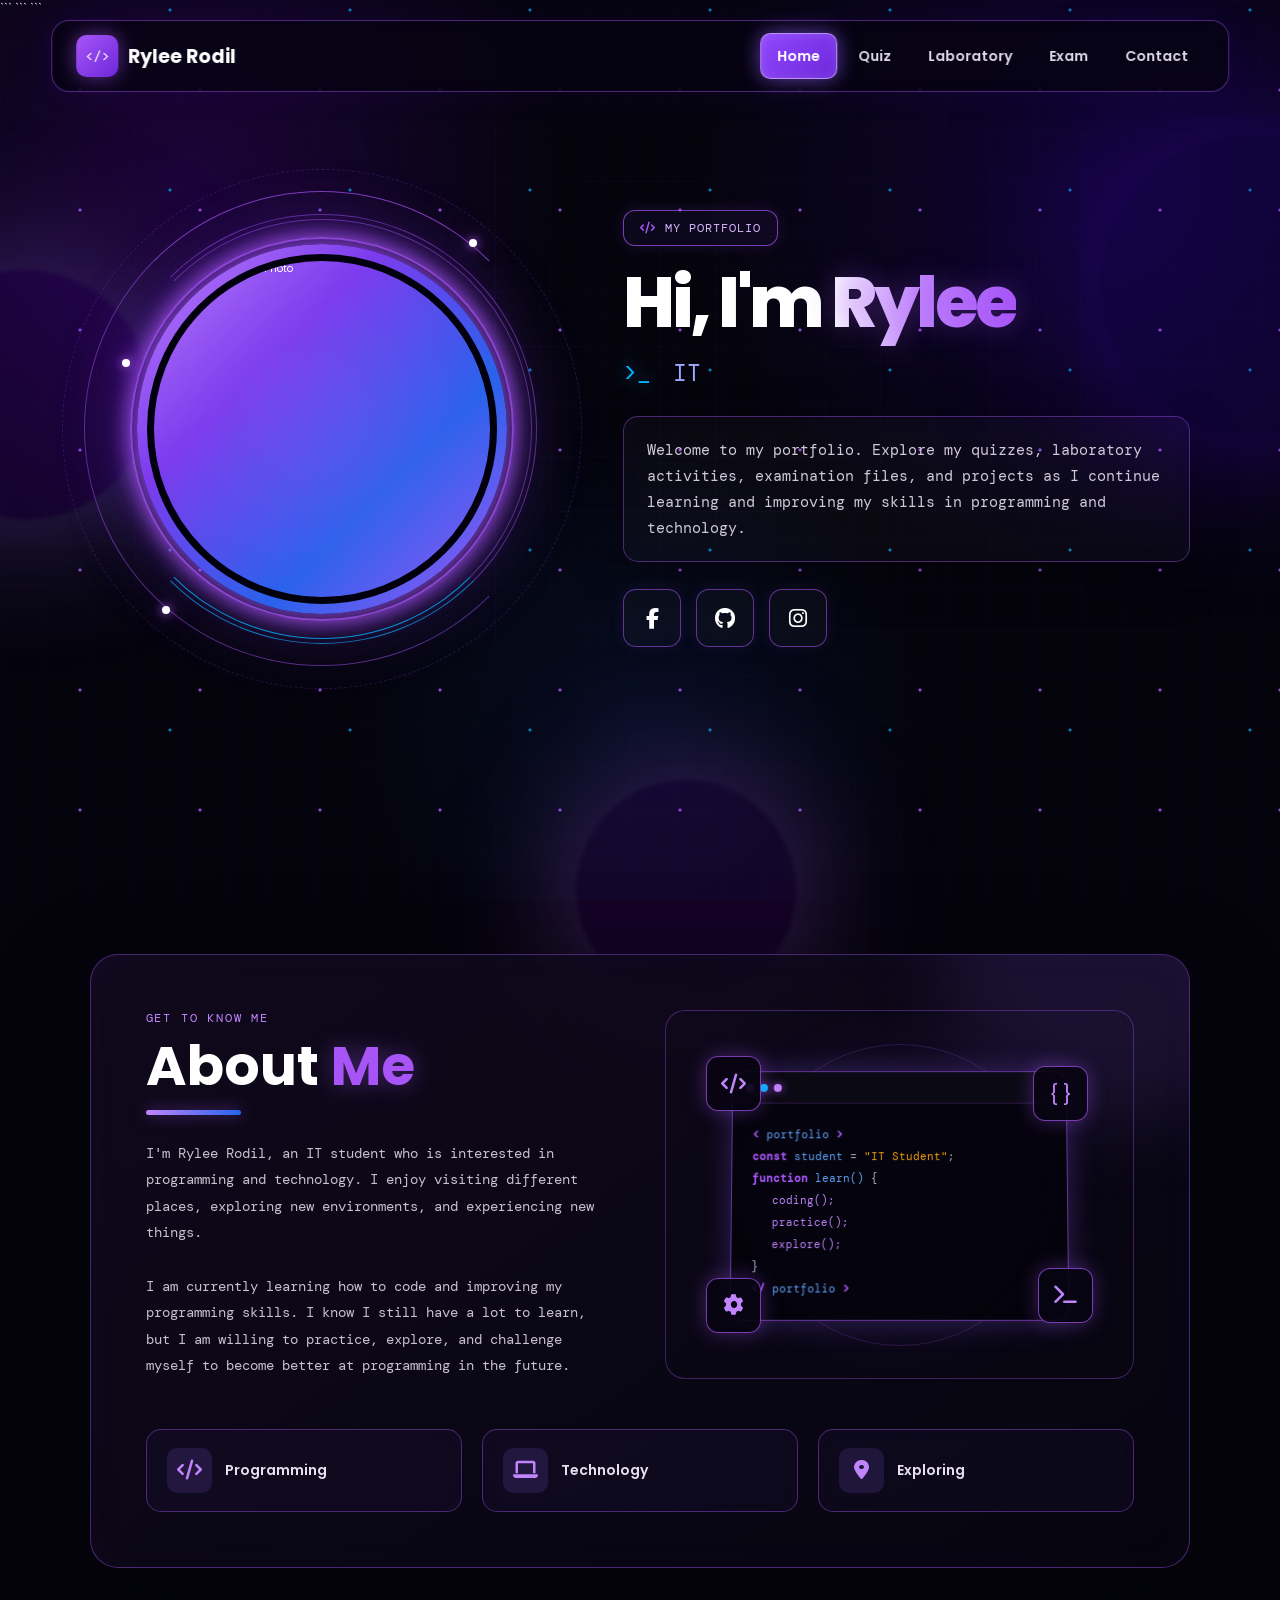
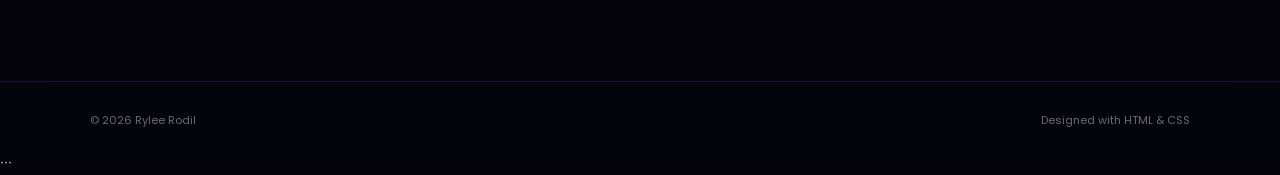
==== commit 3db3ba95: "a" ====
--- a/index.html
+++ b/index.html
@@ -1,303 +1,285 @@
 <!DOCTYPE html>
+
 <html lang="en">
 
 <head>
     <meta charset="UTF-8">
     <meta name="viewport" content="width=device-width, initial-scale=1.0">
 
-    <link rel="stylesheet"
-        href="https://cdnjs.cloudflare.com/ajax/libs/font-awesome/6.5.2/css/all.min.css">
-
-    <link rel="stylesheet" href="style.css">
-
-    <title>Rylee Rodil | Portfolio</title>
+```
+<link rel="stylesheet"
+    href="https://cdnjs.cloudflare.com/ajax/libs/font-awesome/6.5.2/css/all.min.css">
+
+<link rel="stylesheet" href="style.css">
+
+<title>Rylee Rodil | Portfolio</title>
+```
+
 </head>
 
 <body>
 
-   
-    <div class="stars"></div>
-    <div class="glow-orb orb-one"></div>
-    <div class="glow-orb orb-two"></div>
-    <div class="glow-orb orb-three"></div>
-
-   
-    <header>
-
-        <a href="index.html" class="logo">
-            <span class="logo-icon">&lt;/&gt;</span>
-            <span>Rylee Rodil</span>
-        </a>
-
-        <nav>
-            <a href="index.html" class="active">Home</a>
-            <a href="quiz.html">Quiz</a>
-            <a href="laboratory.html">Laboratory</a>
-            <a href="exam.html">Exam</a>
-            <a href="contact.html">Contact</a>
-        </nav>
-
-    </header>
-
-
-    
-    <main>
-
-        <section class="home">
-
-            <div class="home-grid-bg"></div>
-
-           
-            <div class="home-img reveal-left">
-
-                <div class="profile-orbit orbit-one"></div>
-                <div class="profile-orbit orbit-two"></div>
-                <div class="profile-orbit orbit-three"></div>
-
-                <div class="profile-dot dot-one"></div>
-                <div class="profile-dot dot-two"></div>
-                <div class="profile-dot dot-three"></div>
-
-                <div class="image-frame">
-
-                    <div class="profile-glow"></div>
-
-                    <img src="c0b1c5ad-aafa-4820-bff2-28fb1eaf5c2e.jpg"
-                        alt="Rylee Rodil Profile Photo"
-                        class="profile-photo">
-
-                </div>
-
-            </div>
-
-
-            
-            <div class="home-content reveal-right">
-
-                <div class="portfolio-label">
-
+```
+<div class="stars"></div>
+<div class="glow-orb orb-one"></div>
+<div class="glow-orb orb-two"></div>
+<div class="glow-orb orb-three"></div>
+
+<header>
+
+    <a href="index.html" class="logo">
+        <span class="logo-icon">&lt;/&gt;</span>
+        <span>Rylee Rodil</span>
+    </a>
+
+    <nav>
+        <a href="index.html" class="active">Home</a>
+        <a href="quiz.html">Quiz</a>
+        <a href="laboratory.html">Laboratory</a>
+        <a href="exam.html">Exam</a>
+        <a href="contact.html">Contact</a>
+    </nav>
+
+</header>
+
+<main>
+
+    <section class="home">
+
+        <div class="home-grid-bg"></div>
+
+        <div class="home-img reveal-left">
+
+            <div class="profile-orbit orbit-one"></div>
+            <div class="profile-orbit orbit-two"></div>
+            <div class="profile-orbit orbit-three"></div>
+
+            <div class="profile-dot dot-one"></div>
+            <div class="profile-dot dot-two"></div>
+            <div class="profile-dot dot-three"></div>
+
+            <div class="image-frame">
+
+                <div class="profile-glow"></div>
+
+                <img src="c0b1c5ad-aafa-4820-bff2-28fb1eaf5c2e.jpg"
+                    alt="Rylee Rodil Profile Photo"
+                    class="profile-photo">
+
+            </div>
+
+        </div>
+
+        <div class="home-content reveal-right">
+
+            <div class="portfolio-label">
+
+                <i class="fa-solid fa-code"></i>
+
+                <span>MY PORTFOLIO</span>
+
+            </div>
+
+            <h1>
+                Hi, I'm <span>Rylee</span>
+            </h1>
+
+            <h3>
+                <span class="terminal-symbol">&gt;_</span>
+                <span class="typing-text">IT Student</span>
+            </h3>
+
+            <p class="home-description">
+
+                Welcome to my portfolio. Explore my quizzes,
+                laboratory activities, examination files,
+                and projects as I continue learning and
+                improving my skills in programming and technology.
+
+            </p>
+
+            <div class="social-icons">
+
+                <a href="https://www.facebook.com/rylee.rodil.355"
+                    target="_blank"
+                    title="Facebook">
+
+                    <i class="fa-brands fa-facebook-f"></i>
+
+                </a>
+
+                <a href="https://github.com/rylerodil/MY-PORTFOLIO"
+                    target="_blank"
+                    title="GitHub">
+
+                    <i class="fa-brands fa-github"></i>
+
+                </a>
+
+                <a href="https://www.instagram.com/rjr.ryy/"
+                    target="_blank"
+                    title="Instagram">
+
+                    <i class="fa-brands fa-instagram"></i>
+
+                </a>
+
+            </div>
+
+        </div>
+
+    </section>
+
+    <section class="about-section">
+
+        <div class="about-me reveal-up">
+
+            <div class="about-content">
+
+                <div class="about-small-title">
+                    GET TO KNOW ME
+                </div>
+
+                <h2>
+                    About <span>Me</span>
+                </h2>
+
+                <div class="purple-line"></div>
+
+                <p class="about-description">
+
+                    I'm Rylee Rodil, an IT student who is
+                    interested in programming and technology.
+                    I enjoy visiting different places, exploring
+                    new environments, and experiencing new things.
+
+                    <br><br>
+
+                    I am currently learning how to code and
+                    improving my programming skills. I know I
+                    still have a lot to learn, but I am willing
+                    to practice, explore, and challenge myself
+                    to become better at programming in the future.
+
+                </p>
+
+            </div>
+
+            <div class="coding-panel">
+
+                <div class="code-window">
+
+                    <div class="window-top">
+
+                        <span></span>
+                        <span></span>
+                        <span></span>
+
+                    </div>
+
+                    <div class="code-content">
+
+                        <div class="code-line">
+                            <b>&lt;</b>
+                            <span>portfolio</span>
+                            <b>&gt;</b>
+                        </div>
+
+                        <div class="code-line short">
+                            <b>const</b>
+                            <span>student</span>
+                            =
+                            <em>"IT Student"</em>;
+                        </div>
+
+                        <div class="code-line">
+                            <b>function</b>
+                            <span>learn()</span> {
+                        </div>
+
+                        <div class="code-line medium">
+                            coding();
+                        </div>
+
+                        <div class="code-line medium">
+                            practice();
+                        </div>
+
+                        <div class="code-line medium">
+                            explore();
+                        </div>
+
+                        <div class="code-line">
+                            }
+                        </div>
+
+                        <div class="code-line">
+                            <b>&lt;/</b>
+                            <span>portfolio</span>
+                            <b>&gt;</b>
+                        </div>
+
+                    </div>
+
+                </div>
+
+                <div class="floating-code code-icon-one">
                     <i class="fa-solid fa-code"></i>
-
-                    <span>MY PORTFOLIO</span>
-
-                </div>x`
-
-
-                <h1>
-                    Hi, I'm <span>Rylee</span>
-                </h1>
-
-
-                <h3>
-                    <span class="terminal-symbol">&gt;_</span>
-                    <span class="typing-text">IT Student</span>
-                </h3>
-
-
-                <p class="home-description">
-
-                    Welcome to my portfolio. Explore my quizzes,
-                    laboratory activities, examination files,
-                    and projects as I continue learning and
-                    improving my skills in programming and technology.
-
-                </p>
-
-
-               
-                <div class="social-icons">
-
-                    <a href="https://www.facebook.com/rylee.rodil.355"
-                        target="_blank"
-                        title="Facebook">
-
-                        <i class="fa-brands fa-facebook-f"></i>
-
-                    </a>
-
-
-                    <a href="https://github.com/rylerodil/MY-PORTFOLIO"
-                        target="_blank"
-                        title="GitHub">
-
-                        <i class="fa-brands fa-github"></i>
-
-                    </a>
-
-
-                    <a href="https://www.instagram.com/rjr.ryy/"
-                        target="_blank"
-                        title="Instagram">
-
-                        <i class="fa-brands fa-instagram"></i>
-
-                    </a>
-
-                </div>
-
-            </div>
-
-        </section>
-
-
-        
-        <section class="about-section">
-
-            <div class="about-me reveal-up">
-
-                <div class="about-content">
-
-                    <div class="about-small-title">
-                        GET TO KNOW ME
-                    </div>
-
-                    <h2>
-                        About <span>Me</span>
-                    </h2>
-
-                    <div class="purple-line"></div>
-
-                    <p class="about-description">
-
-                        I'm Rylee Rodil, an IT student who is
-                        interested in programming and technology.
-                        I enjoy visiting different places, exploring
-                        new environments, and experiencing new things.
-
-                        <br><br>
-
-                        I am currently learning how to code and
-                        improving my programming skills. I know I
-                        still have a lot to learn, but I am willing
-                        to practice, explore, and challenge myself
-                        to become better at programming in the future.
-
-                    </p>
-
-                </div>
-
-
-                
-                <div class="coding-panel">
-
-                    <div class="code-window">
-
-                        <div class="window-top">
-
-                            <span></span>
-                            <span></span>
-                            <span></span>
-
-                        </div>
-
-                        <div class="code-content">
-
-                            <div class="code-line">
-                                <b>&lt;</b>
-                                <span>portfolio</span>
-                                <b>&gt;</b>
-                            </div>
-
-                            <div class="code-line short">
-                                <b>const</b>
-                                <span>student</span>
-                                =
-                                <em>"IT Student"</em>;
-                            </div>
-
-                            <div class="code-line">
-                                <b>function</b>
-                                <span>learn()</span> {
-                            </div>
-
-                            <div class="code-line medium">
-                                coding();
-                            </div>
-
-                            <div class="code-line medium">
-                                practice();
-                            </div>
-
-                            <div class="code-line medium">
-                                explore();
-                            </div>
-
-                            <div class="code-line">
-                                }
-                            </div>
-
-                            <div class="code-line">
-                                <b>&lt;/</b>
-                                <span>portfolio</span>
-                                <b>&gt;</b>
-                            </div>
-
-                        </div>
-
-                    </div>
-
-
-                    <div class="floating-code code-icon-one">
-                        <i class="fa-solid fa-code"></i>
-                    </div>
-
-                    <div class="floating-code code-icon-two">
-                        <i class="fa-solid fa-gear"></i>
-                    </div>
-
-                    <div class="floating-code code-icon-three">
-                        <i class="fa-solid fa-terminal"></i>
-                    </div>
-
-                    <div class="floating-code code-icon-four">
-                        { }
-                    </div>
-
-                </div>
-
-
-              
-                <div class="about-tags">
-
-                    <span>
-                        <i class="fa-solid fa-code"></i>
-                        Programming
-                    </span>
-
-                    <span>
-                        <i class="fa-solid fa-laptop"></i>
-                        Technology
-                    </span>
-
-                    <span>
-                        <i class="fa-solid fa-location-dot"></i>
-                        Exploring
-                    </span>
-
-                </div>
-
-            </div>
-
-        </section>
-
-    </main>
-
-
-    
-    <footer>
-
-        <p>
-            © 2026 Rylee Rodil
-        </p>
-
-        <span>
-            Designed with HTML & CSS
-        </span>
-
-    </footer>
-
-
-    <script src="script.js"></script>
+                </div>
+
+                <div class="floating-code code-icon-two">
+                    <i class="fa-solid fa-gear"></i>
+                </div>
+
+                <div class="floating-code code-icon-three">
+                    <i class="fa-solid fa-terminal"></i>
+                </div>
+
+                <div class="floating-code code-icon-four">
+                    { }
+                </div>
+
+            </div>
+
+            <div class="about-tags">
+
+                <span>
+                    <i class="fa-solid fa-code"></i>
+                    Programming
+                </span>
+
+                <span>
+                    <i class="fa-solid fa-laptop"></i>
+                    Technology
+                </span>
+
+                <span>
+                    <i class="fa-solid fa-location-dot"></i>
+                    Exploring
+                </span>
+
+            </div>
+
+        </div>
+
+    </section>
+
+</main>
+
+<footer>
+
+    <p>
+        © 2026 Rylee Rodil
+    </p>
+
+    <span>
+        Designed with HTML & CSS
+    </span>
+
+</footer>
+
+<script src="script.js"></script>
+```
 
 </body>
 
--- a/style.css
+++ b/style.css
@@ -1,9 +1,6 @@
 @import url('https://fonts.googleapis.com/css2?family=DM+Mono:wght@400;500&family=Poppins:wght@400;500;600;700;800&display=swap');
 
 
-/* =====================================================
-   RESET
-===================================================== */
 
 * {
     margin: 0;
@@ -79,9 +76,7 @@
 }
 
 
-/* =====================================================
-   STARS
-===================================================== */
+
 
 .stars {
     position: fixed;
@@ -180,9 +175,7 @@
 }
 
 
-/* =====================================================
-   HEADER
-===================================================== */
+
 
 header {
 
@@ -294,9 +287,7 @@
 }
 
 
-/* =====================================================
-   NAV
-===================================================== */
+
 
 nav {
 
@@ -400,9 +391,7 @@
 }
 
 
-/* =====================================================
-   GENERAL SECTION
-===================================================== */
+
 
 section {
 
@@ -418,9 +407,7 @@
 }
 
 
-/* =====================================================
-   HOME
-===================================================== */
+
 
 .home {
 
@@ -472,9 +459,7 @@
 }
 
 
-/* =====================================================
-   PROFILE
-===================================================== */
+
 
 .home-img {
 
@@ -631,9 +616,7 @@
 }
 
 
-/* =====================================================
-   ORBITS
-===================================================== */
+
 
 .profile-orbit {
 
@@ -695,9 +678,7 @@
 }
 
 
-/* =====================================================
-   PROFILE DOTS
-===================================================== */
+
 
 .profile-dot {
 
@@ -749,9 +730,7 @@
 }
 
 
-/* =====================================================
-   HOME CONTENT
-===================================================== */
+
 
 .home-content {
     position: relative;
@@ -925,9 +904,7 @@
 }
 
 
-/* =====================================================
-   SOCIAL ICONS
-===================================================== */
+
 
 .social-icons {
 
@@ -1020,9 +997,7 @@
 }
 
 
-/* =====================================================
-   ABOUT
-===================================================== */
+
 
 .about-section {
 
@@ -1167,9 +1142,7 @@
 }
 
 
-/* =====================================================
-   CODING PANEL
-===================================================== */
+
 
 .coding-panel {
 
@@ -1453,9 +1426,7 @@
 }
 
 
-/* =====================================================
-   ABOUT TAGS
-===================================================== */
+
 
 .about-tags {
 
@@ -1558,9 +1529,7 @@
 }
 
 
-/* =====================================================
-   PORTFOLIO PAGES
-===================================================== */
+
 
 .portfolio-page {
 
@@ -1570,9 +1539,7 @@
 }
 
 
-/* =====================================================
-   PAGE TITLE
-===================================================== */
+
 
 .page-title {
 
@@ -1652,9 +1619,7 @@
 }
 
 
-/* =====================================================
-   TOOLBAR
-===================================================== */
+
 
 .file-toolbar {
 
@@ -1698,9 +1663,7 @@
 }
 
 
-/* =====================================================
-   UPLOAD BUTTON
-===================================================== */
+
 
 .upload-button {
 
@@ -1797,9 +1760,6 @@
 }
 
 
-/* =====================================================
-   FILE GRID
-===================================================== */
 
 .file-grid {
 
@@ -1816,9 +1776,7 @@
 }
 
 
-/* =====================================================
-   FILE CARD
-===================================================== */
+
 
 .file-card {
 
@@ -1903,9 +1861,7 @@
 }
 
 
-/* =====================================================
-   FILE ICON
-===================================================== */
+
 
 .file-icon {
 
@@ -1980,9 +1936,7 @@
 }
 
 
-/* =====================================================
-   FILE BUTTONS
-===================================================== */
+
 
 .file-actions {
 
@@ -2067,10 +2021,6 @@
         rgba(239, 68, 68, .25);
 }
 
-
-/* =====================================================
-   EMPTY
-===================================================== */
 
 .empty-state {
 
@@ -2129,9 +2079,7 @@
 }
 
 
-/* =====================================================
-   MODAL
-===================================================== */
+
 
 .file-modal {
 
@@ -2388,9 +2336,7 @@
 }
 
 
-/* =====================================================
-   CONTACT
-===================================================== */
+
 
 .contact-container {
 
@@ -2562,9 +2508,7 @@
 }
 
 
-/* =====================================================
-   FOOTER
-===================================================== */
+
 
 footer {
 
@@ -2590,9 +2534,6 @@
 }
 
 
-/* =====================================================
-   ANIMATIONS
-===================================================== */
 
 @keyframes headerIn {
 
@@ -2985,9 +2926,7 @@
 }
 
 
-/* =====================================================
-   SCROLL REVEAL
-===================================================== */
+
 
 .reveal-up,
 .reveal-left,
@@ -3015,9 +2954,7 @@
 }
 
 
-/* =====================================================
-   TABLET
-===================================================== */
+
 
 @media (max-width: 1000px) {
 
@@ -3084,9 +3021,7 @@
 }
 
 
-/* =====================================================
-   MOBILE
-===================================================== */
+
 
 @media (max-width: 650px) {
 
@@ -3357,9 +3292,7 @@
 }
 
 
-/* =====================================================
-   REDUCED MOTION
-===================================================== */
+
 
 @media (prefers-reduced-motion: reduce) {
 
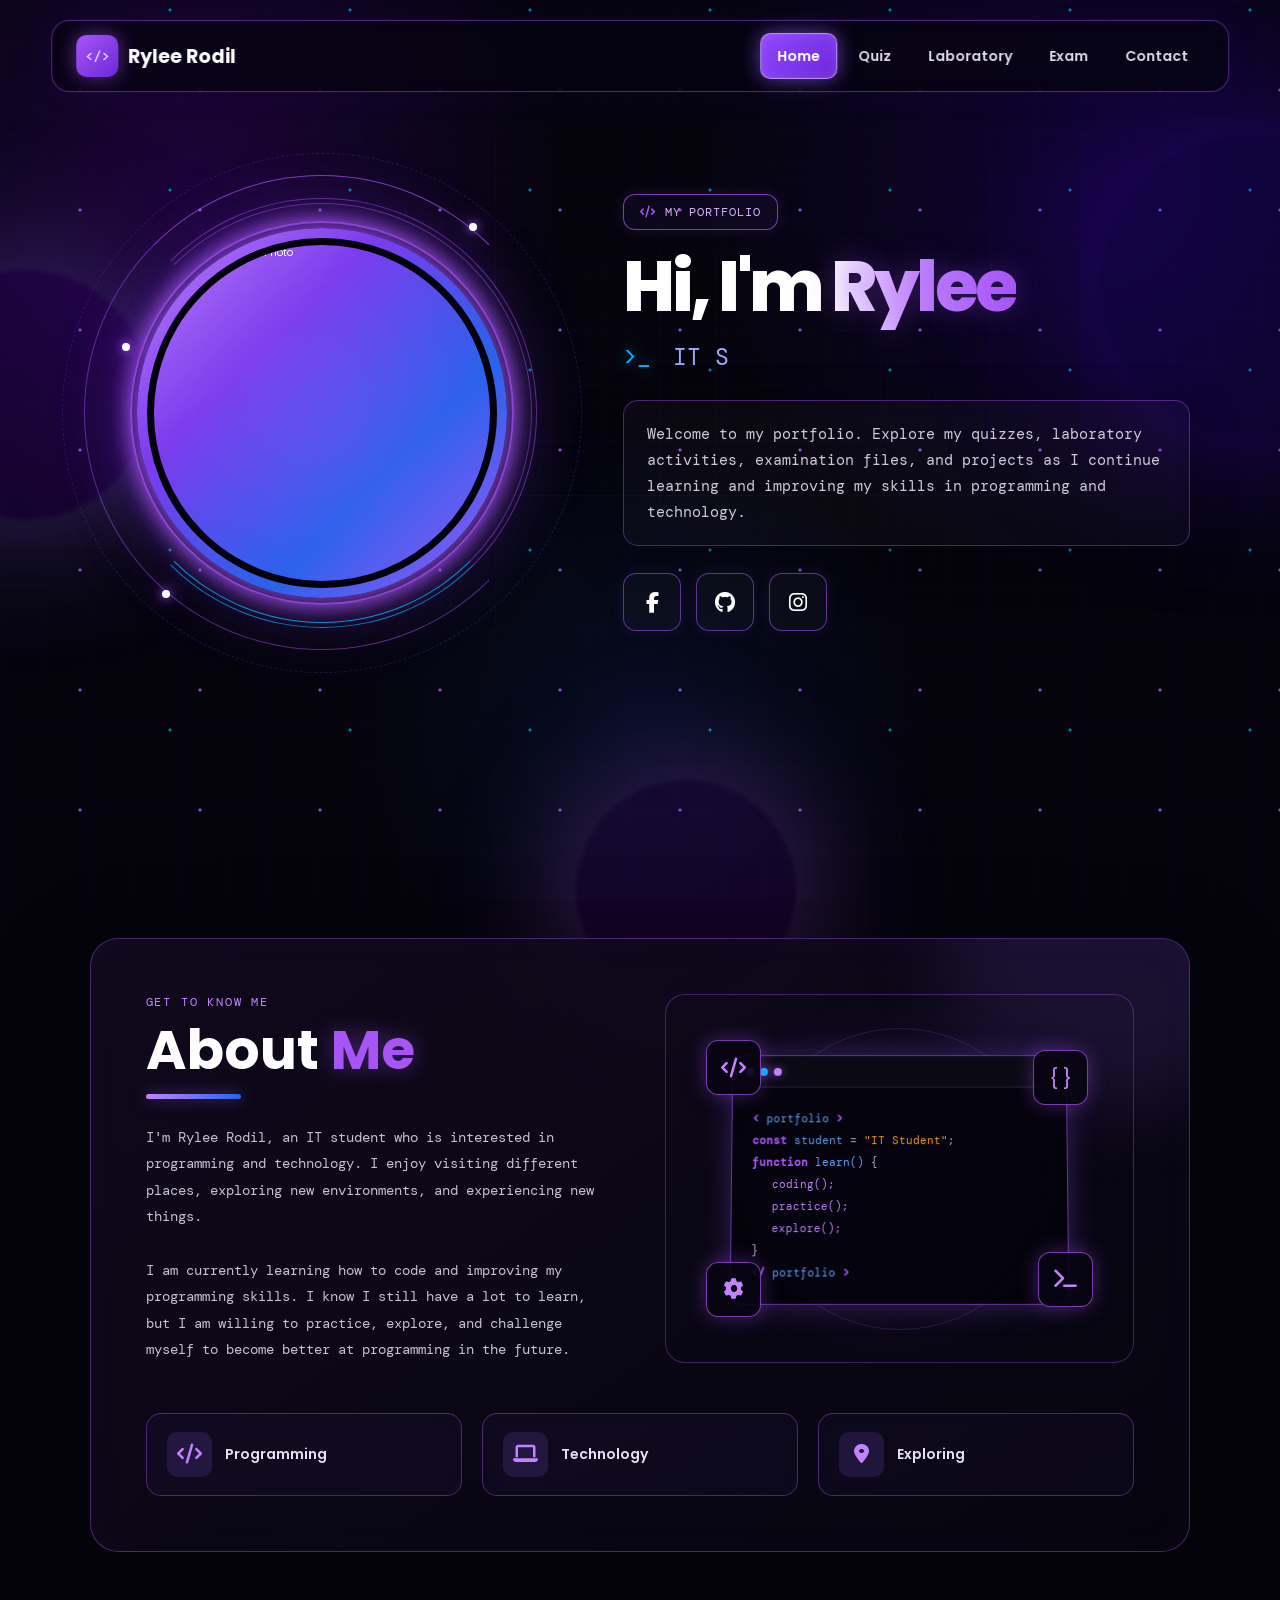
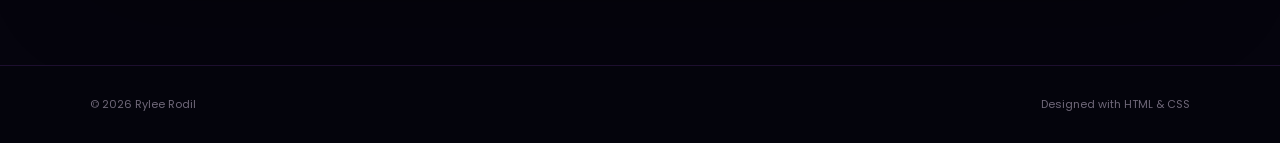
==== commit 1c6adf80: "Update index.html" ====
--- a/index.html
+++ b/index.html
@@ -3,283 +3,280 @@
 <html lang="en">
 
 <head>
+
     <meta charset="UTF-8">
     <meta name="viewport" content="width=device-width, initial-scale=1.0">
 
-```
-<link rel="stylesheet"
-    href="https://cdnjs.cloudflare.com/ajax/libs/font-awesome/6.5.2/css/all.min.css">
-
-<link rel="stylesheet" href="style.css">
-
-<title>Rylee Rodil | Portfolio</title>
-```
+    <link rel="stylesheet"
+        href="https://cdnjs.cloudflare.com/ajax/libs/font-awesome/6.5.2/css/all.min.css">
+
+    <link rel="stylesheet" href="style.css">
+
+    <title>Rylee Rodil | Portfolio</title>
 
 </head>
 
 <body>
 
-```
-<div class="stars"></div>
-<div class="glow-orb orb-one"></div>
-<div class="glow-orb orb-two"></div>
-<div class="glow-orb orb-three"></div>
-
-<header>
-
-    <a href="index.html" class="logo">
-        <span class="logo-icon">&lt;/&gt;</span>
-        <span>Rylee Rodil</span>
-    </a>
-
-    <nav>
-        <a href="index.html" class="active">Home</a>
-        <a href="quiz.html">Quiz</a>
-        <a href="laboratory.html">Laboratory</a>
-        <a href="exam.html">Exam</a>
-        <a href="contact.html">Contact</a>
-    </nav>
-
-</header>
-
-<main>
-
-    <section class="home">
-
-        <div class="home-grid-bg"></div>
-
-        <div class="home-img reveal-left">
-
-            <div class="profile-orbit orbit-one"></div>
-            <div class="profile-orbit orbit-two"></div>
-            <div class="profile-orbit orbit-three"></div>
-
-            <div class="profile-dot dot-one"></div>
-            <div class="profile-dot dot-two"></div>
-            <div class="profile-dot dot-three"></div>
-
-            <div class="image-frame">
-
-                <div class="profile-glow"></div>
-
-                <img src="c0b1c5ad-aafa-4820-bff2-28fb1eaf5c2e.jpg"
-                    alt="Rylee Rodil Profile Photo"
-                    class="profile-photo">
+    <div class="stars"></div>
+    <div class="glow-orb orb-one"></div>
+    <div class="glow-orb orb-two"></div>
+    <div class="glow-orb orb-three"></div>
+
+    <header>
+
+        <a href="index.html" class="logo">
+            <span class="logo-icon">&lt;/&gt;</span>
+            <span>Rylee Rodil</span>
+        </a>
+
+        <nav>
+            <a href="index.html" class="active">Home</a>
+            <a href="quiz.html">Quiz</a>
+            <a href="laboratory.html">Laboratory</a>
+            <a href="exam.html">Exam</a>
+            <a href="contact.html">Contact</a>
+        </nav>
+
+    </header>
+
+    <main>
+
+        <section class="home">
+
+            <div class="home-grid-bg"></div>
+
+            <div class="home-img reveal-left">
+
+                <div class="profile-orbit orbit-one"></div>
+                <div class="profile-orbit orbit-two"></div>
+                <div class="profile-orbit orbit-three"></div>
+
+                <div class="profile-dot dot-one"></div>
+                <div class="profile-dot dot-two"></div>
+                <div class="profile-dot dot-three"></div>
+
+                <div class="image-frame">
+
+                    <div class="profile-glow"></div>
+
+                    <img src="c0b1c5ad-aafa-4820-bff2-28fb1eaf5c2e.jpg"
+                        alt="Rylee Rodil Profile Photo"
+                        class="profile-photo">
+
+                </div>
 
             </div>
 
-        </div>
-
-        <div class="home-content reveal-right">
-
-            <div class="portfolio-label">
-
-                <i class="fa-solid fa-code"></i>
-
-                <span>MY PORTFOLIO</span>
+            <div class="home-content reveal-right">
+
+                <div class="portfolio-label">
+
+                    <i class="fa-solid fa-code"></i>
+
+                    <span>MY PORTFOLIO</span>
+
+                </div>
+
+                <h1>
+                    Hi, I'm <span>Rylee</span>
+                </h1>
+
+                <h3>
+                    <span class="terminal-symbol">&gt;_</span>
+                    <span class="typing-text">IT Student</span>
+                </h3>
+
+                <p class="home-description">
+
+                    Welcome to my portfolio. Explore my quizzes,
+                    laboratory activities, examination files,
+                    and projects as I continue learning and
+                    improving my skills in programming and technology.
+
+                </p>
+
+                <div class="social-icons">
+
+                    <a href="https://www.facebook.com/rylee.rodil.355"
+                        target="_blank"
+                        title="Facebook">
+
+                        <i class="fa-brands fa-facebook-f"></i>
+
+                    </a>
+
+                    <a href="https://github.com/rylerodil/MY-PORTFOLIO"
+                        target="_blank"
+                        title="GitHub">
+
+                        <i class="fa-brands fa-github"></i>
+
+                    </a>
+
+                    <a href="https://www.instagram.com/rjr.ryy/"
+                        target="_blank"
+                        title="Instagram">
+
+                        <i class="fa-brands fa-instagram"></i>
+
+                    </a>
+
+                </div>
 
             </div>
 
-            <h1>
-                Hi, I'm <span>Rylee</span>
-            </h1>
-
-            <h3>
-                <span class="terminal-symbol">&gt;_</span>
-                <span class="typing-text">IT Student</span>
-            </h3>
-
-            <p class="home-description">
-
-                Welcome to my portfolio. Explore my quizzes,
-                laboratory activities, examination files,
-                and projects as I continue learning and
-                improving my skills in programming and technology.
-
-            </p>
-
-            <div class="social-icons">
-
-                <a href="https://www.facebook.com/rylee.rodil.355"
-                    target="_blank"
-                    title="Facebook">
-
-                    <i class="fa-brands fa-facebook-f"></i>
-
-                </a>
-
-                <a href="https://github.com/rylerodil/MY-PORTFOLIO"
-                    target="_blank"
-                    title="GitHub">
-
-                    <i class="fa-brands fa-github"></i>
-
-                </a>
-
-                <a href="https://www.instagram.com/rjr.ryy/"
-                    target="_blank"
-                    title="Instagram">
-
-                    <i class="fa-brands fa-instagram"></i>
-
-                </a>
+        </section>
+
+        <section class="about-section">
+
+            <div class="about-me reveal-up">
+
+                <div class="about-content">
+
+                    <div class="about-small-title">
+                        GET TO KNOW ME
+                    </div>
+
+                    <h2>
+                        About <span>Me</span>
+                    </h2>
+
+                    <div class="purple-line"></div>
+
+                    <p class="about-description">
+
+                        I'm Rylee Rodil, an IT student who is
+                        interested in programming and technology.
+                        I enjoy visiting different places, exploring
+                        new environments, and experiencing new things.
+
+                        <br><br>
+
+                        I am currently learning how to code and
+                        improving my programming skills. I know I
+                        still have a lot to learn, but I am willing
+                        to practice, explore, and challenge myself
+                        to become better at programming in the future.
+
+                    </p>
+
+                </div>
+
+                <div class="coding-panel">
+
+                    <div class="code-window">
+
+                        <div class="window-top">
+
+                            <span></span>
+                            <span></span>
+                            <span></span>
+
+                        </div>
+
+                        <div class="code-content">
+
+                            <div class="code-line">
+                                <b>&lt;</b>
+                                <span>portfolio</span>
+                                <b>&gt;</b>
+                            </div>
+
+                            <div class="code-line short">
+                                <b>const</b>
+                                <span>student</span>
+                                =
+                                <em>"IT Student"</em>;
+                            </div>
+
+                            <div class="code-line">
+                                <b>function</b>
+                                <span>learn()</span> {
+                            </div>
+
+                            <div class="code-line medium">
+                                coding();
+                            </div>
+
+                            <div class="code-line medium">
+                                practice();
+                            </div>
+
+                            <div class="code-line medium">
+                                explore();
+                            </div>
+
+                            <div class="code-line">
+                                }
+                            </div>
+
+                            <div class="code-line">
+                                <b>&lt;/</b>
+                                <span>portfolio</span>
+                                <b>&gt;</b>
+                            </div>
+
+                        </div>
+
+                    </div>
+
+                    <div class="floating-code code-icon-one">
+                        <i class="fa-solid fa-code"></i>
+                    </div>
+
+                    <div class="floating-code code-icon-two">
+                        <i class="fa-solid fa-gear"></i>
+                    </div>
+
+                    <div class="floating-code code-icon-three">
+                        <i class="fa-solid fa-terminal"></i>
+                    </div>
+
+                    <div class="floating-code code-icon-four">
+                        { }
+                    </div>
+
+                </div>
+
+                <div class="about-tags">
+
+                    <span>
+                        <i class="fa-solid fa-code"></i>
+                        Programming
+                    </span>
+
+                    <span>
+                        <i class="fa-solid fa-laptop"></i>
+                        Technology
+                    </span>
+
+                    <span>
+                        <i class="fa-solid fa-location-dot"></i>
+                        Exploring
+                    </span>
+
+                </div>
 
             </div>
 
-        </div>
-
-    </section>
-
-    <section class="about-section">
-
-        <div class="about-me reveal-up">
-
-            <div class="about-content">
-
-                <div class="about-small-title">
-                    GET TO KNOW ME
-                </div>
-
-                <h2>
-                    About <span>Me</span>
-                </h2>
-
-                <div class="purple-line"></div>
-
-                <p class="about-description">
-
-                    I'm Rylee Rodil, an IT student who is
-                    interested in programming and technology.
-                    I enjoy visiting different places, exploring
-                    new environments, and experiencing new things.
-
-                    <br><br>
-
-                    I am currently learning how to code and
-                    improving my programming skills. I know I
-                    still have a lot to learn, but I am willing
-                    to practice, explore, and challenge myself
-                    to become better at programming in the future.
-
-                </p>
-
-            </div>
-
-            <div class="coding-panel">
-
-                <div class="code-window">
-
-                    <div class="window-top">
-
-                        <span></span>
-                        <span></span>
-                        <span></span>
-
-                    </div>
-
-                    <div class="code-content">
-
-                        <div class="code-line">
-                            <b>&lt;</b>
-                            <span>portfolio</span>
-                            <b>&gt;</b>
-                        </div>
-
-                        <div class="code-line short">
-                            <b>const</b>
-                            <span>student</span>
-                            =
-                            <em>"IT Student"</em>;
-                        </div>
-
-                        <div class="code-line">
-                            <b>function</b>
-                            <span>learn()</span> {
-                        </div>
-
-                        <div class="code-line medium">
-                            coding();
-                        </div>
-
-                        <div class="code-line medium">
-                            practice();
-                        </div>
-
-                        <div class="code-line medium">
-                            explore();
-                        </div>
-
-                        <div class="code-line">
-                            }
-                        </div>
-
-                        <div class="code-line">
-                            <b>&lt;/</b>
-                            <span>portfolio</span>
-                            <b>&gt;</b>
-                        </div>
-
-                    </div>
-
-                </div>
-
-                <div class="floating-code code-icon-one">
-                    <i class="fa-solid fa-code"></i>
-                </div>
-
-                <div class="floating-code code-icon-two">
-                    <i class="fa-solid fa-gear"></i>
-                </div>
-
-                <div class="floating-code code-icon-three">
-                    <i class="fa-solid fa-terminal"></i>
-                </div>
-
-                <div class="floating-code code-icon-four">
-                    { }
-                </div>
-
-            </div>
-
-            <div class="about-tags">
-
-                <span>
-                    <i class="fa-solid fa-code"></i>
-                    Programming
-                </span>
-
-                <span>
-                    <i class="fa-solid fa-laptop"></i>
-                    Technology
-                </span>
-
-                <span>
-                    <i class="fa-solid fa-location-dot"></i>
-                    Exploring
-                </span>
-
-            </div>
-
-        </div>
-
-    </section>
-
-</main>
-
-<footer>
-
-    <p>
-        © 2026 Rylee Rodil
-    </p>
-
-    <span>
-        Designed with HTML & CSS
-    </span>
-
-</footer>
-
-<script src="script.js"></script>
-```
+        </section>
+
+    </main>
+
+    <footer>
+
+        <p>
+            © 2026 Rylee Rodil
+        </p>
+
+        <span>
+            Designed with HTML & CSS
+        </span>
+
+    </footer>
+
+    <script src="script.js"></script>
 
 </body>
 
